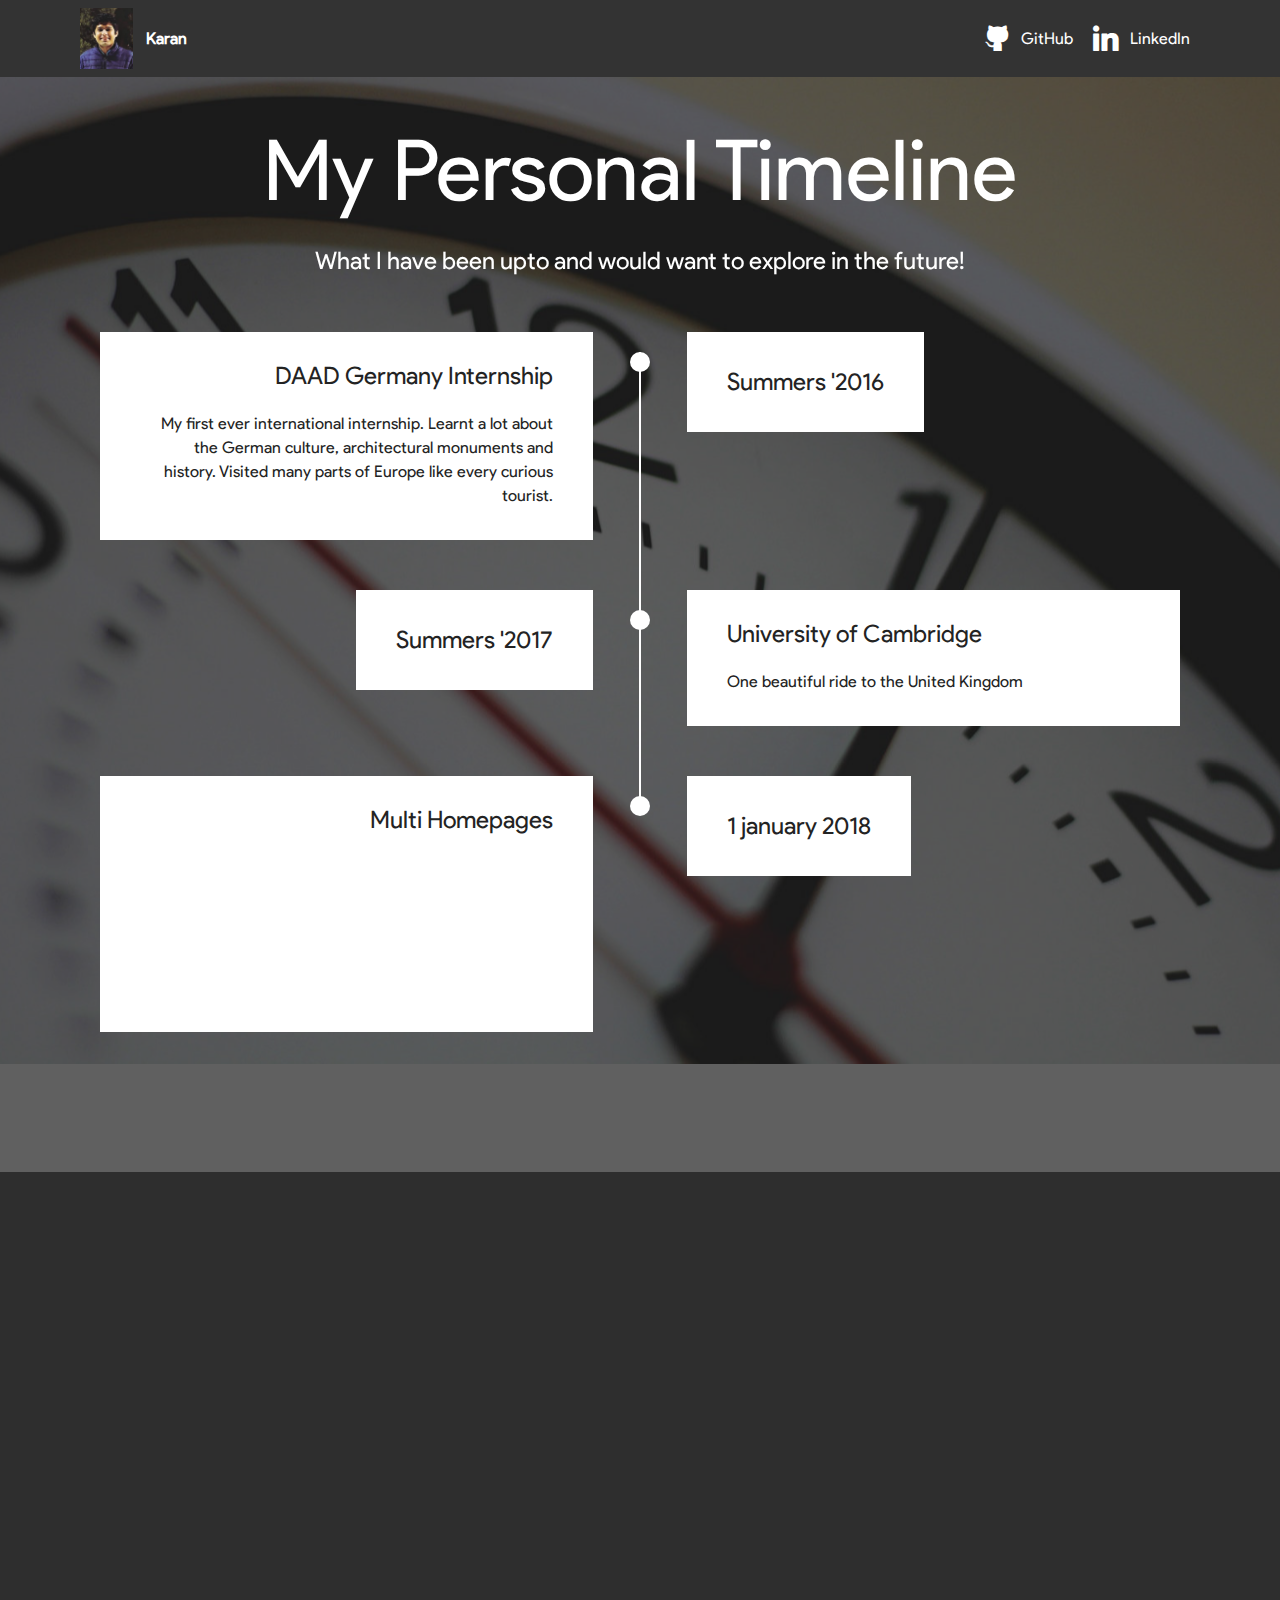
==== page1.html @ 27adec40 "create github pages" ====
<!DOCTYPE html>
<html  >
<head>
  <!-- Site made with Mobirise Website Builder v4.10.7, https://mobirise.com -->
  <meta charset="UTF-8">
  <meta http-equiv="X-UA-Compatible" content="IE=edge">
  <meta name="generator" content="Mobirise v4.10.7, mobirise.com">
  <meta name="viewport" content="width=device-width, initial-scale=1, minimum-scale=1">
  <link rel="shortcut icon" href="assets/images/photo-216x249.jpg" type="image/x-icon">
  <meta name="description" content="Web Site Builder Description">
  
  <title>Timeline</title>
  <link rel="stylesheet" href="assets/web/assets/mobirise-icons/mobirise-icons.css">
  <link rel="stylesheet" href="assets/tether/tether.min.css">
  <link rel="stylesheet" href="assets/bootstrap/css/bootstrap.min.css">
  <link rel="stylesheet" href="assets/bootstrap/css/bootstrap-grid.min.css">
  <link rel="stylesheet" href="assets/bootstrap/css/bootstrap-reboot.min.css">
  <link rel="stylesheet" href="assets/socicon/css/styles.css">
  <link rel="stylesheet" href="assets/animatecss/animate.min.css">
  <link rel="stylesheet" href="assets/dropdown/css/style.css">
  <link rel="stylesheet" href="assets/theme/css/style.css">
  <link href="assets/fonts/style.css" rel="stylesheet">
  <link rel="stylesheet" href="assets/mobirise/css/mbr-additional.css" type="text/css">
  
  
  
</head>
<body>
  <section class="menu cid-rylh4aAixk" once="menu" id="menu1-1e">

    

    <nav class="navbar navbar-expand beta-menu navbar-dropdown align-items-center navbar-fixed-top navbar-toggleable-sm">
        <button class="navbar-toggler navbar-toggler-right" type="button" data-toggle="collapse" data-target="#navbarSupportedContent" aria-controls="navbarSupportedContent" aria-expanded="false" aria-label="Toggle navigation">
            <div class="hamburger">
                <span></span>
                <span></span>
                <span></span>
                <span></span>
            </div>
        </button>
        <div class="menu-logo">
            <div class="navbar-brand">
                <span class="navbar-logo">
                    <a href="https://karanarya4196.github.io/">
                         <img src="assets/images/photo-216x249.jpg" alt="Mobirise" title="" style="height: 3.8rem;">
                    </a>
                </span>
                <span class="navbar-caption-wrap"><a class="navbar-caption text-white display-4" href="https://karanarya4196.github.io/">Karan</a></span>
            </div>
        </div>
        <div class="collapse navbar-collapse" id="navbarSupportedContent">
            <ul class="navbar-nav nav-dropdown nav-right" data-app-modern-menu="true"><li class="nav-item">
                    <a class="nav-link link text-white display-4" href="https://github.com/karanarya4196" target="_blank"><span class="socicon socicon-github mbr-iconfont mbr-iconfont-btn"></span>
                        GitHub</a>
                </li><li class="nav-item"><a class="nav-link link text-white display-4" href="https://github.com/karanarya4196" target="_blank"><span class="socicon socicon-linkedin mbr-iconfont mbr-iconfont-btn"></span>LinkedIn</a></li></ul>
            
        </div>
    </nav>
</section>

<section class="engine"><a href="https://mobirise.info/e">how to make your own website for free</a></section><section class="timeline1 cid-ryOLugJ5Dt mbr-parallax-background" id="timeline1-1g">

    

    <div class="mbr-overlay" style="opacity: 0.7; background-color: rgb(35, 35, 35);">
    </div>

    <div class="container align-center">
        <h2 class="mbr-section-title pb-3 mbr-fonts-style display-1">My Personal Timeline
        </h2>
        <h3 class="mbr-section-subtitle pb-5 mbr-fonts-style display-5">
            What I have been upto and would want to explore in the future!</h3>

        <div class="container timelines-container reverseTimeline" mbri-timelines="">
            <!--1-->
            <div class="row timeline-element reverse">
                 <div class="timeline-date-panel col-xs-12 col-md-6  align-left">         
                    <div class="time-line-date-content">
                        <p class="mbr-timeline-date mbr-fonts-style display-5">
                            1 january 2018  
                        </p>
                    </div>
                </div>
           <span class="iconBackground"></span>
            <div class="col-xs-12 col-md-6 align-right">
                <div class="timeline-text-content">
                    <h4 class="mbr-timeline-title pb-3 mbr-fonts-style display-5">
                        Multi Homepages
                    </h4>
                    <p class="mbr-timeline-text mbr-fonts-style display-7">
                        Lorem ipsum dolor sit amet, consectetur adipiscing elit. Nam erat libero, bibendum in libero tempor, luctus volutpat ligula. Integer fringilla porttitor pretium. Nam erat felis, iaculis id justo ut, ullamcorper feugiat elit. Proin vel lectus auctor, porttitor ligula vitae, convallis leo. In eget massa elit.
                    </p>
                 </div>
            </div>
            </div>
            <!--2-->
            <div class="row timeline-element  separline">
                <div class="timeline-date-panel col-xs-12 col-md-6 align-right">
                    <div class="time-line-date-content">
                        <p class="mbr-timeline-date mbr-fonts-style display-5">Summers '2017</p>
                    </div>
                </div>
                <span class="iconBackground"></span>
                <div class="col-xs-12 col-md-6 align-left ">
                    <div class="timeline-text-content">
                        <h4 class="mbr-timeline-title pb-3 mbr-fonts-style display-5">
                            University of Cambridge</h4>
                        <p class="mbr-timeline-text mbr-fonts-style display-7">
                            One beautiful ride to the United Kingdom</p>
                    </div>
                </div>
            </div>
            <!--3-->
            <div class="row timeline-element reverse separline">
                <div class="timeline-date-panel col-xs-12 col-md-6  align-left">
                    <div class="time-line-date-content">
                        <p class="mbr-timeline-date mbr-fonts-style display-5">Summers '2016</p>
                    </div>
                </div>
                <span class="iconBackground"></span>
                <div class="col-xs-12 col-md-6 align-right">
                    <div class="timeline-text-content">
                        <h4 class="mbr-timeline-title pb-3 mbr-fonts-style display-5">DAAD Germany Internship</h4>      
                        <p class="mbr-timeline-text mbr-fonts-style display-7">My first ever international internship. Learnt a lot about the German culture, architectural monuments and history. Visited many parts of Europe like every curious tourist.</p>
                    </div>
                </div>
            </div>
            <!--4-->
            
            <!--5-->
            
            <!--6-->
            
            <!--7-->
            
            <!--8-->
            
            <!--9-->
            
            <!--10-->
            
            <!--11-->
            
            <!--12-->
            
        </div>
    </div>
</section>

<section class="cid-ryOO0JiZjG" id="footer2-1h">

    

    

    <div class="container">
        <div class="media-container-row content mbr-white">
            <div class="col-12 col-md-3 mbr-fonts-style display-7">
                <p class="mbr-text">
                    <strong>Address</strong>
                    <br>
                    <br>TuckerAWHO Enclave,<br>Pune, India - 411028&nbsp;<br>
                    <br>
                    <br><strong>Contacts</strong>
                    <br>
                    <br>Email: karan.arya4196@gmail.com
                    <br>Phone: +91 7390082180<br></p>
            </div>
            <div class="col-12 col-md-3 mbr-fonts-style display-7">
                <p class="mbr-text"><strong>Connect</strong>&nbsp;<br>
                    <br>Want to have a chat regarding portfolio, work opportunities, or collaboration? Drop me an email.<br>
                    <br><strong>Feedback</strong>
                    <br>
                    <br>Please reach out in case of any questions. Any feedback would be appreciated.
                </p>
            </div>
            <div class="col-12 col-md-6">
                <div class="google-map"><iframe frameborder="0" style="border:0" src="https://www.google.com/maps/embed/v1/place?key=AIzaSyCy9r70T3NYf3PhvVflTo0_zdif2_IoIYs&amp;q=place_id:ChIJAQAAcAnCwjsReA088btpbLA" allowfullscreen=""></iframe></div>
            </div>
        </div>
        
    </div>
</section>


  <script src="assets/web/assets/jquery/jquery.min.js"></script>
  <script src="assets/popper/popper.min.js"></script>
  <script src="assets/tether/tether.min.js"></script>
  <script src="assets/bootstrap/js/bootstrap.min.js"></script>
  <script src="assets/smoothscroll/smooth-scroll.js"></script>
  <script src="assets/touchswipe/jquery.touch-swipe.min.js"></script>
  <script src="assets/viewportchecker/jquery.viewportchecker.js"></script>
  <script src="assets/parallax/jarallax.min.js"></script>
  <script src="assets/dropdown/js/nav-dropdown.js"></script>
  <script src="assets/dropdown/js/navbar-dropdown.js"></script>
  <script src="assets/theme/js/script.js"></script>
  
  
 <div id="scrollToTop" class="scrollToTop mbr-arrow-up"><a style="text-align: center;"><i class="mbr-arrow-up-icon mbr-arrow-up-icon-cm cm-icon cm-icon-smallarrow-up"></i></a></div>
    <input name="animation" type="hidden">
  </body>
</html>
---- assets/web/assets/mobirise-icons/mobirise-icons.css ----
@font-face {
  font-family: 'MobiriseIcons';
  src:  url('mobirise-icons.eot?spat4u');
  src:  url('mobirise-icons.eot?spat4u#iefix') format('embedded-opentype'),
    url('mobirise-icons.ttf?spat4u') format('truetype'),
    url('mobirise-icons.woff?spat4u') format('woff'),
    url('mobirise-icons.svg?spat4u#MobiriseIcons') format('svg');
  font-weight: normal;
  font-style: normal;
}

[class^="mbri-"], [class*=" mbri-"] {
  /* use !important to prevent issues with browser extensions that change fonts */
  font-family: MobiriseIcons !important;
  speak: none;
  font-style: normal;
  font-weight: normal;
  font-variant: normal;
  text-transform: none;
  line-height: 1;

  /* Better Font Rendering =========== */
  -webkit-font-smoothing: antialiased;
  -moz-osx-font-smoothing: grayscale;
}

.mbri-add-submenu:before {
  content: "\e900";
}
.mbri-alert:before {
  content: "\e901";
}
.mbri-align-center:before {
  content: "\e902";
}
.mbri-align-justify:before {
  content: "\e903";
}
.mbri-align-left:before {
  content: "\e904";
}
.mbri-align-right:before {
  content: "\e905";
}
.mbri-android:before {
  content: "\e906";
}
.mbri-apple:before {
  content: "\e907";
}
.mbri-arrow-down:before {
  content: "\e908";
}
.mbri-arrow-next:before {
  content: "\e909";
}
.mbri-arrow-prev:before {
  content: "\e90a";
}
.mbri-arrow-up:before {
  content: "\e90b";
}
.mbri-bold:before {
  content: "\e90c";
}
.mbri-bookmark:before {
  content: "\e90d";
}
.mbri-bootstrap:before {
  content: "\e90e";
}
.mbri-briefcase:before {
  content: "\e90f";
}
.mbri-browse:before {
  content: "\e910";
}
.mbri-bulleted-list:before {
  content: "\e911";
}
.mbri-calendar:before {
  content: "\e912";
}
.mbri-camera:before {
  content: "\e913";
}
.mbri-cart-add:before {
  content: "\e914";
}
.mbri-cart-full:before {
  content: "\e915";
}
.mbri-cash:before {
  content: "\e916";
}
.mbri-change-style:before {
  content: "\e917";
}
.mbri-chat:before {
  content: "\e918";
}
.mbri-clock:before {
  content: "\e919";
}
.mbri-close:before {
  content: "\e91a";
}
.mbri-cloud:before {
  content: "\e91b";
}
.mbri-code:before {
  content: "\e91c";
}
.mbri-contact-form:before {
  content: "\e91d";
}
.mbri-credit-card:before {
  content: "\e91e";
}
.mbri-cursor-click:before {
  content: "\e91f";
}
.mbri-cust-feedback:before {
  content: "\e920";
}
.mbri-database:before {
  content: "\e921";
}
.mbri-delivery:before {
  content: "\e922";
}
.mbri-desktop:before {
  content: "\e923";
}
.mbri-devices:before {
  content: "\e924";
}
.mbri-down:before {
  content: "\e925";
}
.mbri-download:before {
  content: "\e989";
}
.mbri-drag-n-drop:before {
  content: "\e927";
}
.mbri-drag-n-drop2:before {
  content: "\e928";
}
.mbri-edit:before {
  content: "\e929";
}
.mbri-edit2:before {
  content: "\e92a";
}
.mbri-error:before {
  content: "\e92b";
}
.mbri-extension:before {
  content: "\e92c";
}
.mbri-features:before {
  content: "\e92d";
}
.mbri-file:before {
  content: "\e92e";
}
.mbri-flag:before {
  content: "\e92f";
}
.mbri-folder:before {
  content: "\e930";
}
.mbri-gift:before {
  content: "\e931";
}
.mbri-github:before {
  content: "\e932";
}
.mbri-globe:before {
  content: "\e933";
}
.mbri-globe-2:before {
  content: "\e934";
}
.mbri-growing-chart:before {
  content: "\e935";
}
.mbri-hearth:before {
  content: "\e936";
}
.mbri-help:before {
  content: "\e937";
}
.mbri-home:before {
  content: "\e938";
}
.mbri-hot-cup:before {
  content: "\e939";
}
.mbri-idea:before {
  content: "\e93a";
}
.mbri-image-gallery:before {
  content: "\e93b";
}
.mbri-image-slider:before {
  content: "\e93c";
}
.mbri-info:before {
  content: "\e93d";
}
.mbri-italic:before {
  content: "\e93e";
}
.mbri-key:before {
  content: "\e93f";
}
.mbri-laptop:before {
  content: "\e940";
}
.mbri-layers:before {
  content: "\e941";
}
.mbri-left-right:before {
  content: "\e942";
}
.mbri-left:before {
  content: "\e943";
}
.mbri-letter:before {
  content: "\e944";
}
.mbri-like:before {
  content: "\e945";
}
.mbri-link:before {
  content: "\e946";
}
.mbri-lock:before {
  content: "\e947";
}
.mbri-login:before {
  content: "\e948";
}
.mbri-logout:before {
  content: "\e949";
}
.mbri-magic-stick:before {
  content: "\e94a";
}
.mbri-map-pin:before {
  content: "\e94b";
}
.mbri-menu:before {
  content: "\e94c";
}
.mbri-mobile:before {
  content: "\e94d";
}
.mbri-mobile2:before {
  content: "\e94e";
}
.mbri-mobirise:before {
  content: "\e94f";
}
.mbri-more-horizontal:before {
  content: "\e950";
}
.mbri-more-vertical:before {
  content: "\e951";
}
.mbri-music:before {
  content: "\e952";
}
.mbri-new-file:before {
  content: "\e953";
}
.mbri-numbered-list:before {
  content: "\e954";
}
.mbri-opened-folder:before {
  content: "\e955";
}
.mbri-pages:before {
  content: "\e956";
}
.mbri-paper-plane:before {
  content: "\e957";
}
.mbri-paperclip:before {
  content: "\e958";
}
.mbri-photo:before {
  content: "\e959";
}
.mbri-photos:before {
  content: "\e95a";
}
.mbri-pin:before {
  content: "\e95b";
}
.mbri-play:before {
  content: "\e95c";
}
.mbri-plus:before {
  content: "\e95d";
}
.mbri-preview:before {
  content: "\e95e";
}
.mbri-print:before {
  content: "\e95f";
}
.mbri-protect:before {
  content: "\e960";
}
.mbri-question:before {
  content: "\e961";
}
.mbri-quote-left:before {
  content: "\e962";
}
.mbri-quote-right:before {
  content: "\e963";
}
.mbri-refresh:before {
  content: "\e964";
}
.mbri-responsive:before {
  content: "\e965";
}
.mbri-right:before {
  content: "\e966";
}
.mbri-rocket:before {
  content: "\e967";
}
.mbri-sad-face:before {
  content: "\e968";
}
.mbri-sale:before {
  content: "\e969";
}
.mbri-save:before {
  content: "\e96a";
}
.mbri-search:before {
  content: "\e96b";
}
.mbri-setting:before {
  content: "\e96c";
}
.mbri-setting2:before {
  content: "\e96d";
}
.mbri-setting3:before {
  content: "\e96e";
}
.mbri-share:before {
  content: "\e96f";
}
.mbri-shopping-bag:before {
  content: "\e970";
}
.mbri-shopping-basket:before {
  content: "\e971";
}
.mbri-shopping-cart:before {
  content: "\e972";
}
.mbri-sites:before {
  content: "\e973";
}
.mbri-smile-face:before {
  content: "\e974";
}
.mbri-speed:before {
  content: "\e975";
}
.mbri-star:before {
  content: "\e976";
}
.mbri-success:before {
  content: "\e977";
}
.mbri-sun:before {
  content: "\e978";
}
.mbri-sun2:before {
  content: "\e979";
}
.mbri-tablet:before {
  content: "\e97a";
}
.mbri-tablet-vertical:before {
  content: "\e97b";
}
.mbri-target:before {
  content: "\e97c";
}
.mbri-timer:before {
  content: "\e97d";
}
.mbri-to-ftp:before {
  content: "\e97e";
}
.mbri-to-local-drive:before {
  content: "\e97f";
}
.mbri-touch-swipe:before {
  content: "\e980";
}
.mbri-touch:before {
  content: "\e981";
}
.mbri-trash:before {
  content: "\e982";
}
.mbri-underline:before {
  content: "\e983";
}
.mbri-unlink:before {
  content: "\e984";
}
.mbri-unlock:before {
  content: "\e985";
}
.mbri-up-down:before {
  content: "\e986";
}
.mbri-up:before {
  content: "\e987";
}
.mbri-update:before {
  content: "\e988";
}
.mbri-upload:before {
 content: "\e926"; 
}
.mbri-user:before {
  content: "\e98a";
}
.mbri-user2:before {
  content: "\e98b";
}
.mbri-users:before {
  content: "\e98c";
}
.mbri-video:before {
  content: "\e98d";
}
.mbri-video-play:before {
  content: "\e98e";
}
.mbri-watch:before {
  content: "\e98f";
}
.mbri-website-theme:before {
  content: "\e990";
}
.mbri-wifi:before {
  content: "\e991";
}
.mbri-windows:before {
  content: "\e992";
}
.mbri-zoom-out:before {
  content: "\e993";
}
.mbri-redo:before {
  content: "\e994";
}
.mbri-undo:before {
  content: "\e995";
}
---- assets/socicon/css/styles.css ----
@charset "UTF-8";

@font-face {
  font-family: "socicon";
  src:url("../fonts/socicon.eot");
  src:url("../fonts/socicon.eot?#iefix") format("embedded-opentype"),
    url("../fonts/socicon.woff") format("woff"),
    url("../fonts/socicon.ttf") format("truetype"),
    url("../fonts/socicon.svg#socicon") format("svg");
  font-weight: normal;
  font-style: normal;

}

[data-icon]:before {
  font-family: "socicon" !important;
  content: attr(data-icon);
  font-style: normal !important;
  font-weight: normal !important;
  font-variant: normal !important;
  text-transform: none !important;
  speak: none;
  line-height: 1;
  -webkit-font-smoothing: antialiased;
  -moz-osx-font-smoothing: grayscale;
}

[class^="socicon-"]:before,
[class*=" socicon-"]:before {
  font-family: "socicon" !important;
  font-style: normal !important;
  font-weight: normal !important;
  font-variant: normal !important;
  text-transform: none !important;
  speak: none;
  line-height: 1;
  -webkit-font-smoothing: antialiased;
  -moz-osx-font-smoothing: grayscale;
}

.socicon-modelmayhem:before {
  content: "\e000";
}
.socicon-mixcloud:before {
  content: "\e001";
}
.socicon-drupal:before {
  content: "\e002";
}
.socicon-swarm:before {
  content: "\e003";
}
.socicon-istock:before {
  content: "\e004";
}
.socicon-yammer:before {
  content: "\e005";
}
.socicon-ello:before {
  content: "\e006";
}
.socicon-stackoverflow:before {
  content: "\e007";
}
.socicon-persona:before {
  content: "\e008";
}
.socicon-triplej:before {
  content: "\e009";
}
.socicon-houzz:before {
  content: "\e00a";
}
.socicon-rss:before {
  content: "\e00b";
}
.socicon-paypal:before {
  content: "\e00c";
}
.socicon-odnoklassniki:before {
  content: "\e00d";
}
.socicon-airbnb:before {
  content: "\e00e";
}
.socicon-periscope:before {
  content: "\e00f";
}
.socicon-outlook:before {
  content: "\e010";
}
.socicon-coderwall:before {
  content: "\e011";
}
.socicon-tripadvisor:before {
  content: "\e012";
}
.socicon-appnet:before {
  content: "\e013";
}
.socicon-goodreads:before {
  content: "\e014";
}
.socicon-tripit:before {
  content: "\e015";
}
.socicon-lanyrd:before {
  content: "\e016";
}
.socicon-slideshare:before {
  content: "\e017";
}
.socicon-buffer:before {
  content: "\e018";
}
.socicon-disqus:before {
  content: "\e019";
}
.socicon-vkontakte:before {
  content: "\e01a";
}
.socicon-whatsapp:before {
  content: "\e01b";
}
.socicon-patreon:before {
  content: "\e01c";
}
.socicon-storehouse:before {
  content: "\e01d";
}
.socicon-pocket:before {
  content: "\e01e";
}
.socicon-mail:before {
  content: "\e01f";
}
.socicon-blogger:before {
  content: "\e020";
}
.socicon-technorati:before {
  content: "\e021";
}
.socicon-reddit:before {
  content: "\e022";
}
.socicon-dribbble:before {
  content: "\e023";
}
.socicon-stumbleupon:before {
  content: "\e024";
}
.socicon-digg:before {
  content: "\e025";
}
.socicon-envato:before {
  content: "\e026";
}
.socicon-behance:before {
  content: "\e027";
}
.socicon-delicious:before {
  content: "\e028";
}
.socicon-deviantart:before {
  content: "\e029";
}
.socicon-forrst:before {
  content: "\e02a";
}
.socicon-play:before {
  content: "\e02b";
}
.socicon-zerply:before {
  content: "\e02c";
}
.socicon-wikipedia:before {
  content: "\e02d";
}
.socicon-apple:before {
  content: "\e02e";
}
.socicon-flattr:before {
  content: "\e02f";
}
.socicon-github:before {
  content: "\e030";
}
.socicon-renren:before {
  content: "\e031";
}
.socicon-friendfeed:before {
  content: "\e032";
}
.socicon-newsvine:before {
  content: "\e033";
}
.socicon-identica:before {
  content: "\e034";
}
.socicon-bebo:before {
  content: "\e035";
}
.socicon-zynga:before {
  content: "\e036";
}
.socicon-steam:before {
  content: "\e037";
}
.socicon-xbox:before {
  content: "\e038";
}
.socicon-windows:before {
  content: "\e039";
}
.socicon-qq:before {
  content: "\e03a";
}
.socicon-douban:before {
  content: "\e03b";
}
.socicon-meetup:before {
  content: "\e03c";
}
.socicon-playstation:before {
  content: "\e03d";
}
.socicon-android:before {
  content: "\e03e";
}
.socicon-snapchat:before {
  content: "\e03f";
}
.socicon-twitter:before {
  content: "\e040";
}
.socicon-facebook:before {
  content: "\e041";
}
.socicon-googleplus:before {
  content: "\e042";
}
.socicon-pinterest:before {
  content: "\e043";
}
.socicon-foursquare:before {
  content: "\e044";
}
.socicon-yahoo:before {
  content: "\e045";
}
.socicon-skype:before {
  content: "\e046";
}
.socicon-yelp:before {
  content: "\e047";
}
.socicon-feedburner:before {
  content: "\e048";
}
.socicon-linkedin:before {
  content: "\e049";
}
.socicon-viadeo:before {
  content: "\e04a";
}
.socicon-xing:before {
  content: "\e04b";
}
.socicon-myspace:before {
  content: "\e04c";
}
.socicon-soundcloud:before {
  content: "\e04d";
}
.socicon-spotify:before {
  content: "\e04e";
}
.socicon-grooveshark:before {
  content: "\e04f";
}
.socicon-lastfm:before {
  content: "\e050";
}
.socicon-youtube:before {
  content: "\e051";
}
.socicon-vimeo:before {
  content: "\e052";
}
.socicon-dailymotion:before {
  content: "\e053";
}
.socicon-vine:before {
  content: "\e054";
}
.socicon-flickr:before {
  content: "\e055";
}
.socicon-500px:before {
  content: "\e056";
}
.socicon-wordpress:before {
  content: "\e058";
}
.socicon-tumblr:before {
  content: "\e059";
}
.socicon-twitch:before {
  content: "\e05a";
}
.socicon-8tracks:before {
  content: "\e05b";
}
.socicon-amazon:before {
  content: "\e05c";
}
.socicon-icq:before {
  content: "\e05d";
}
.socicon-smugmug:before {
  content: "\e05e";
}
.socicon-ravelry:before {
  content: "\e05f";
}
.socicon-weibo:before {
  content: "\e060";
}
.socicon-baidu:before {
  content: "\e061";
}
.socicon-angellist:before {
  content: "\e062";
}
.socicon-ebay:before {
  content: "\e063";
}
.socicon-imdb:before {
  content: "\e064";
}
.socicon-stayfriends:before {
  content: "\e065";
}
.socicon-residentadvisor:before {
  content: "\e066";
}
.socicon-google:before {
  content: "\e067";
}
.socicon-yandex:before {
  content: "\e068";
}
.socicon-sharethis:before {
  content: "\e069";
}
.socicon-bandcamp:before {
  content: "\e06a";
}
.socicon-itunes:before {
  content: "\e06b";
}
.socicon-deezer:before {
  content: "\e06c";
}
.socicon-telegram:before {
  content: "\e06e";
}
.socicon-openid:before {
  content: "\e06f";
}
.socicon-amplement:before {
  content: "\e070";
}
.socicon-viber:before {
  content: "\e071";
}
.socicon-zomato:before {
  content: "\e072";
}
.socicon-draugiem:before {
  content: "\e074";
}
.socicon-endomodo:before {
  content: "\e075";
}
.socicon-filmweb:before {
  content: "\e076";
}
.socicon-stackexchange:before {
  content: "\e077";
}
.socicon-wykop:before {
  content: "\e078";
}
.socicon-teamspeak:before {
  content: "\e079";
}
.socicon-teamviewer:before {
  content: "\e07a";
}
.socicon-ventrilo:before {
  content: "\e07b";
}
.socicon-younow:before {
  content: "\e07c";
}
.socicon-raidcall:before {
  content: "\e07d";
}
.socicon-mumble:before {
  content: "\e07e";
}
.socicon-medium:before {
  content: "\e06d";
}
.socicon-bebee:before {
  content: "\e07f";
}
.socicon-hitbox:before {
  content: "\e080";
}
.socicon-reverbnation:before {
  content: "\e081";
}
.socicon-formulr:before {
  content: "\e082";
}
.socicon-instagram:before {
  content: "\e057";
}
.socicon-battlenet:before {
  content: "\e083";
}
.socicon-chrome:before {
  content: "\e084";
}
.socicon-discord:before {
  content: "\e086";
}
.socicon-issuu:before {
  content: "\e087";
}
.socicon-macos:before {
  content: "\e088";
}
.socicon-firefox:before {
  content: "\e089";
}
.socicon-opera:before {
  content: "\e08d";
}
.socicon-keybase:before {
  content: "\e090";
}
.socicon-alliance:before {
  content: "\e091";
}
.socicon-livejournal:before {
  content: "\e092";
}
.socicon-googlephotos:before {
  content: "\e093";
}
.socicon-horde:before {
  content: "\e094";
}
.socicon-etsy:before {
  content: "\e095";
}
.socicon-zapier:before {
  content: "\e096";
}
.socicon-google-scholar:before {
  content: "\e097";
}
.socicon-researchgate:before {
  content: "\e098";
}
.socicon-wechat:before {
  content: "\e099";
}
.socicon-strava:before {
  content: "\e09a";
}
.socicon-line:before {
  content: "\e09b";
}
.socicon-lyft:before {
  content: "\e09c";
}
.socicon-uber:before {
  content: "\e09d";
}
.socicon-songkick:before {
  content: "\e09e";
}
.socicon-viewbug:before {
  content: "\e09f";
}
.socicon-googlegroups:before {
  content: "\e0a0";
}
.socicon-quora:before {
  content: "\e073";
}
.socicon-diablo:before {
  content: "\e085";
}
.socicon-blizzard:before {
  content: "\e0a1";
}
.socicon-hearthstone:before {
  content: "\e08b";
}
.socicon-heroes:before {
  content: "\e08a";
}
.socicon-overwatch:before {
  content: "\e08c";
}
.socicon-warcraft:before {
  content: "\e08e";
}
.socicon-starcraft:before {
  content: "\e08f";
}
.socicon-beam:before {
  content: "\e0a2";
}
.socicon-curse:before {
  content: "\e0a3";
}
.socicon-player:before {
  content: "\e0a4";
}
.socicon-streamjar:before {
  content: "\e0a5";
}
.socicon-nintendo:before {
  content: "\e0a6";
}
.socicon-hellocoton:before {
  content: "\e0a7";
}
---- assets/dropdown/css/style.css ----
.navbar-dropdown {
  left: 0;
  padding: 0;
  position: absolute;
  right: 0;
  top: 0;
  transition: all 0.45s ease;
  z-index: 1030;
  background: #282828; }
  .navbar-dropdown .navbar-logo {
    margin-right: 0.8rem;
    transition: margin 0.3s ease-in-out;
    vertical-align: middle; }
    .navbar-dropdown .navbar-logo img {
      height: 3.125rem;
      transition: all 0.3s ease-in-out; }
    .navbar-dropdown .navbar-logo.mbr-iconfont {
      font-size: 3.125rem;
      line-height: 3.125rem; }
  .navbar-dropdown .navbar-caption {
    font-weight: 700;
    white-space: normal;
    vertical-align: -4px;
    line-height: 3.125rem !important; }
    .navbar-dropdown .navbar-caption, .navbar-dropdown .navbar-caption:hover {
      color: inherit;
      text-decoration: none; }
  .navbar-dropdown .mbr-iconfont + .navbar-caption {
    vertical-align: -1px; }
  .navbar-dropdown.navbar-fixed-top {
    position: fixed; }
  .navbar-dropdown .navbar-brand span {
    vertical-align: -4px; }
  .navbar-dropdown.bg-color.transparent {
    background: none; }
  .navbar-dropdown.navbar-short .navbar-brand {
    padding: 0.625rem 0; }
    .navbar-dropdown.navbar-short .navbar-brand span {
      vertical-align: -1px; }
  .navbar-dropdown.navbar-short .navbar-caption {
    line-height: 2.375rem !important;
    vertical-align: -2px; }
  .navbar-dropdown.navbar-short .navbar-logo {
    margin-right: 0.5rem; }
    .navbar-dropdown.navbar-short .navbar-logo img {
      height: 2.375rem; }
    .navbar-dropdown.navbar-short .navbar-logo.mbr-iconfont {
      font-size: 2.375rem;
      line-height: 2.375rem; }
  .navbar-dropdown.navbar-short .mbr-table-cell {
    height: 3.625rem; }
  .navbar-dropdown .navbar-close {
    left: 0.6875rem;
    position: fixed;
    top: 0.75rem;
    z-index: 1000; }
  .navbar-dropdown .hamburger-icon {
    content: "";
    display: inline-block;
    vertical-align: middle;
    width: 16px;
    -webkit-box-shadow: 0 -6px 0 1px #282828,0 0 0 1px #282828,0 6px 0 1px #282828;
    -moz-box-shadow: 0 -6px 0 1px #282828,0 0 0 1px #282828,0 6px 0 1px #282828;
    box-shadow: 0 -6px 0 1px #282828,0 0 0 1px #282828,0 6px 0 1px #282828; }

.dropdown-menu .dropdown-toggle[data-toggle="dropdown-submenu"]::after {
  border-bottom: 0.35em solid transparent;
  border-left: 0.35em solid;
  border-right: 0;
  border-top: 0.35em solid transparent;
  margin-left: 0.3rem; }

.dropdown-menu .dropdown-item:focus {
  outline: 0; }

.nav-dropdown {
  font-size: 0.75rem;
  font-weight: 500;
  height: auto !important; }
  .nav-dropdown .nav-btn {
    padding-left: 1rem; }
  .nav-dropdown .link {
    margin: .667em 1.667em;
    font-weight: 500;
    padding: 0;
    transition: color .2s ease-in-out; }
    .nav-dropdown .link.dropdown-toggle {
      margin-right: 2.583em; }
      .nav-dropdown .link.dropdown-toggle::after {
        margin-left: .25rem;
        border-top: 0.35em solid;
        border-right: 0.35em solid transparent;
        border-left: 0.35em solid transparent;
        border-bottom: 0; }
      .nav-dropdown .link.dropdown-toggle[aria-expanded="true"] {
        margin: 0;
        padding: 0.667em 3.263em  0.667em 1.667em; }
  .nav-dropdown .link::after,
  .nav-dropdown .dropdown-item::after {
    color: inherit; }
  .nav-dropdown .btn {
    font-size: 0.75rem;
    font-weight: 700;
    letter-spacing: 0;
    margin-bottom: 0;
    padding-left: 1.25rem;
    padding-right: 1.25rem; }
  .nav-dropdown .dropdown-menu {
    border-radius: 0;
    border: 0;
    left: 0;
    margin: 0;
    padding-bottom: 1.25rem;
    padding-top: 1.25rem;
    position: relative; }
  .nav-dropdown .dropdown-submenu {
    margin-left: 0.125rem;
    top: 0; }
  .nav-dropdown .dropdown-item {
    font-weight: 500;
    line-height: 2;
    padding: 0.3846em 4.615em 0.3846em 1.5385em;
    position: relative;
    transition: color .2s ease-in-out, background-color .2s ease-in-out; }
    .nav-dropdown .dropdown-item::after {
      margin-top: -0.3077em;
      position: absolute;
      right: 1.1538em;
      top: 50%; }
    .nav-dropdown .dropdown-item:focus, .nav-dropdown .dropdown-item:hover {
      background: none; }

@media (max-width: 767px) {
  .nav-dropdown.navbar-toggleable-sm {
    bottom: 0;
    display: none;
    left: 0;
    overflow-x: hidden;
    position: fixed;
    top: 0;
    transform: translateX(-100%);
    -ms-transform: translateX(-100%);
    -webkit-transform: translateX(-100%);
    width: 18.75rem;
    z-index: 999; } }
.nav-dropdown.navbar-toggleable-xl {
  bottom: 0;
  display: none;
  left: 0;
  overflow-x: hidden;
  position: fixed;
  top: 0;
  transform: translateX(-100%);
  -ms-transform: translateX(-100%);
  -webkit-transform: translateX(-100%);
  width: 18.75rem;
  z-index: 999; }

.nav-dropdown-sm {
  display: block !important;
  overflow-x: hidden;
  overflow: auto;
  padding-top: 3.875rem; }
  .nav-dropdown-sm::after {
    content: "";
    display: block;
    height: 3rem;
    width: 100%; }
  .nav-dropdown-sm.collapse.in ~ .navbar-close {
    display: block !important; }
  .nav-dropdown-sm.collapsing, .nav-dropdown-sm.collapse.in {
    transform: translateX(0);
    -ms-transform: translateX(0);
    -webkit-transform: translateX(0);
    transition: all 0.25s ease-out;
    -webkit-transition: all 0.25s ease-out;
    background: #282828; }
  .nav-dropdown-sm.collapsing[aria-expanded="false"] {
    transform: translateX(-100%);
    -ms-transform: translateX(-100%);
    -webkit-transform: translateX(-100%); }
  .nav-dropdown-sm .nav-item {
    display: block;
    margin-left: 0 !important;
    padding-left: 0; }
  .nav-dropdown-sm .link,
  .nav-dropdown-sm .dropdown-item {
    border-top: 1px dotted rgba(255, 255, 255, 0.1);
    font-size: 0.8125rem;
    line-height: 1.6;
    margin: 0 !important;
    padding: 0.875rem 2.4rem 0.875rem 1.5625rem !important;
    position: relative;
    white-space: normal; }
    .nav-dropdown-sm .link:focus, .nav-dropdown-sm .link:hover,
    .nav-dropdown-sm .dropdown-item:focus,
    .nav-dropdown-sm .dropdown-item:hover {
      background: rgba(0, 0, 0, 0.2) !important;
      color: #c0a375; }
  .nav-dropdown-sm .nav-btn {
    position: relative;
    padding: 1.5625rem 1.5625rem 0 1.5625rem; }
    .nav-dropdown-sm .nav-btn::before {
      border-top: 1px dotted rgba(255, 255, 255, 0.1);
      content: "";
      left: 0;
      position: absolute;
      top: 0;
      width: 100%; }
    .nav-dropdown-sm .nav-btn + .nav-btn {
      padding-top: 0.625rem; }
      .nav-dropdown-sm .nav-btn + .nav-btn::before {
        display: none; }
  .nav-dropdown-sm .btn {
    padding: 0.625rem 0; }
  .nav-dropdown-sm .dropdown-toggle[data-toggle="dropdown-submenu"]::after {
    margin-left: .25rem;
    border-top: 0.35em solid;
    border-right: 0.35em solid transparent;
    border-left: 0.35em solid transparent;
    border-bottom: 0; }
  .nav-dropdown-sm .dropdown-toggle[data-toggle="dropdown-submenu"][aria-expanded="true"]::after {
    border-top: 0;
    border-right: 0.35em solid transparent;
    border-left: 0.35em solid transparent;
    border-bottom: 0.35em solid; }
  .nav-dropdown-sm .dropdown-menu {
    margin: 0;
    padding: 0;
    position: relative;
    top: 0;
    left: 0;
    width: 100%;
    border: 0;
    float: none;
    border-radius: 0;
    background: none; }
  .nav-dropdown-sm .dropdown-submenu {
    left: 100%;
    margin-left: 0.125rem;
    margin-top: -1.25rem;
    top: 0; }

.navbar-toggleable-sm .nav-dropdown .dropdown-menu {
  position: absolute; }

.navbar-toggleable-sm .nav-dropdown .dropdown-submenu {
  left: 100%;
  margin-left: 0.125rem;
  margin-top: -1.25rem;
  top: 0; }

.navbar-toggleable-sm.opened .nav-dropdown .dropdown-menu {
  position: relative; }

.navbar-toggleable-sm.opened .nav-dropdown .dropdown-submenu {
  left: 0;
  margin-left: 00rem;
  margin-top: 0rem;
  top: 0; }

.is-builder .nav-dropdown.collapsing {
  transition: none !important; }

/*# sourceMappingURL=style.css.map */
---- assets/theme/css/style.css ----
/*!
 * Mobirise v4 theme (https://mobirise.com/)
 * Copyright 2017 Mobirise
 */
section {
  background-color: #eeeeee;
}

section,
.container,
.container-fluid {
  position: relative;
  word-wrap: break-word;
}

a.mbr-iconfont:hover {
  text-decoration: none;
}

.article .lead p, .article .lead ul, .article .lead ol, .article .lead pre, .article .lead blockquote {
  margin-bottom: 0;
}

a {
  font-style: normal;
  font-weight: 400;
  cursor: pointer;
}

a, a:hover {
  text-decoration: none;
}

figure {
  margin-bottom: 0;
}

body {
  color: #232323;
}

h1, h2, h3, h4, h5, h6,
.h1, .h2, .h3, .h4, .h5, .h6,
.display-1, .display-2, .display-3, .display-4 {
  line-height: 1;
  word-break: break-word;
  word-wrap: break-word;
}

b, strong {
  font-weight: bold;
}

blockquote {
  padding: 10px 0 10px 20px;
  position: relative;
  border-left: 2px solid;
  border-color: #ff3366;
}

input:-webkit-autofill, input:-webkit-autofill:hover, input:-webkit-autofill:focus, input:-webkit-autofill:active {
  transition-delay: 9999s;
  transition-property: background-color, color;
}

textarea[type="hidden"] {
  display: none;
}

body {
  position: relative;
}

section {
  background-position: 50% 50%;
  background-repeat: no-repeat;
  background-size: cover;
}

section .mbr-background-video,
section .mbr-background-video-preview {
  position: absolute;
  bottom: 0;
  left: 0;
  right: 0;
  top: 0;
}

.hidden {
  visibility: hidden;
}

.mbr-z-index20 {
  z-index: 20;
}

/*! Base colors */
.mbr-white {
  color: #ffffff;
}

.mbr-black {
  color: #000000;
}

.mbr-bg-white {
  background-color: #ffffff;
}

.mbr-bg-black {
  background-color: #000000;
}

/*! Text-aligns */
.align-left {
  text-align: left;
}

.align-center {
  text-align: center;
}

.align-right {
  text-align: right;
}

@media (max-width: 767px) {
  .align-left, .align-center, .align-right, .mbr-section-btn, .mbr-section-title {
    text-align: center;
  }
}

/*! Font-weight  */
.mbr-light {
  font-weight: 300;
}

.mbr-regular {
  font-weight: 400;
}

.mbr-semibold {
  font-weight: 500;
}

.mbr-bold {
  font-weight: 700;
}

/*! Media  */
.media-size-item {
  -webkit-flex: 1 1 auto;
  -moz-flex: 1 1 auto;
  -ms-flex: 1 1 auto;
  -o-flex: 1 1 auto;
  flex: 1 1 auto;
}

.media-content {
  -webkit-flex-basis: 100%;
  flex-basis: 100%;
}

.media-container-row {
  display: -ms-flexbox;
  display: -webkit-flex;
  display: flex;
  -webkit-flex-direction: row;
  -ms-flex-direction: row;
  flex-direction: row;
  -webkit-flex-wrap: wrap;
  -ms-flex-wrap: wrap;
  flex-wrap: wrap;
  -webkit-justify-content: center;
  -ms-flex-pack: center;
  justify-content: center;
  -webkit-align-content: center;
  -ms-flex-line-pack: center;
  align-content: center;
  -webkit-align-items: start;
  -ms-flex-align: start;
  align-items: start;
}

.media-container-row .media-size-item {
  width: 400px;
}

.media-container-column {
  display: -ms-flexbox;
  display: -webkit-flex;
  display: flex;
  -webkit-flex-direction: column;
  -ms-flex-direction: column;
  flex-direction: column;
  -webkit-flex-wrap: wrap;
  -ms-flex-wrap: wrap;
  flex-wrap: wrap;
  -webkit-justify-content: center;
  -ms-flex-pack: center;
  justify-content: center;
  -webkit-align-content: center;
  -ms-flex-line-pack: center;
  align-content: center;
  -webkit-align-items: stretch;
  -ms-flex-align: stretch;
  align-items: stretch;
}

.media-container-column > * {
  width: 100%;
}

@media (min-width: 992px) {
  .media-container-row {
    -webkit-flex-wrap: nowrap;
    -ms-flex-wrap: nowrap;
    flex-wrap: nowrap;
  }
}

figure {
  overflow: hidden;
}

figure[mbr-media-size] {
  transition: width 0.1s;
}

.mbr-figure img, .mbr-figure iframe {
  display: block;
  width: 100%;
}

.card {
  background-color: transparent;
  border: none;
}

.card-box {
  width: 100%;
}

.card-img {
  text-align: center;
  flex-shrink: 0;
  -webkit-flex-shrink: 0;
}

.media {
  max-width: 100%;
  margin: 0 auto;
}

.mbr-figure {
  -ms-flex-item-align: center;
  -ms-grid-row-align: center;
  -webkit-align-self: center;
  align-self: center;
}

.media-container > div {
  max-width: 100%;
}

.mbr-figure img, .card-img img {
  width: 100%;
}

@media (max-width: 991px) {
  .media-size-item {
    width: auto !important;
  }
  .media {
    width: auto;
  }
  .mbr-figure {
    width: 100% !important;
  }
}

/*! Buttons */
.mbr-section-btn {
  margin-left: -.25rem;
  margin-right: -.25rem;
  font-size: 0;
}

nav .mbr-section-btn {
  margin-left: 0rem;
  margin-right: 0rem;
}

/*! Btn icon margin */
.btn .mbr-iconfont, .btn.btn-sm .mbr-iconfont {
  cursor: pointer;
  margin-right: 0.5rem;
}

.btn.btn-md .mbr-iconfont, .btn.btn-md .mbr-iconfont {
  margin-right: 0.8rem;
}

.mbr-regular {
  font-weight: 400;
}

.mbr-semibold {
  font-weight: 500;
}

.mbr-bold {
  font-weight: 700;
}

[type="submit"] {
  -webkit-appearance: none;
}

/*! Full-screen */
.mbr-fullscreen .mbr-overlay {
  min-height: 100vh;
}

.mbr-fullscreen {
  display: flex;
  display: -webkit-flex;
  display: -moz-flex;
  display: -ms-flex;
  display: -o-flex;
  align-items: center;
  -webkit-align-items: center;
  min-height: 100vh;
  padding-top: 3rem;
  padding-bottom: 3rem;
}

/*! Map */
.map {
  height: 25rem;
  position: relative;
}

.map iframe {
  width: 100%;
  height: 100%;
}

/* Form */
.form-asterisk {
  font-family: initial;
  position: absolute;
  top: -2px;
  font-weight: normal;
}

/*! Scroll to top arrow */
.mbr-arrow-up {
  bottom: 25px;
  right: 90px;
  position: fixed;
  text-align: right;
  z-index: 5000;
  color: #ffffff;
  font-size: 32px;
  transform: rotate(180deg);
  -webkit-transform: rotate(180deg);
}

.mbr-arrow-up a {
  background: rgba(0, 0, 0, 0.2);
  border-radius: 3px;
  color: #fff;
  display: inline-block;
  height: 60px;
  width: 60px;
  outline-style: none !important;
  position: relative;
  text-decoration: none;
  transition: all .3s ease-in-out;
  cursor: pointer;
  text-align: center;
}

.mbr-arrow-up a:hover {
  background-color: rgba(0, 0, 0, 0.4);
}

.mbr-arrow-up a i {
  line-height: 60px;
}

.mbr-arrow-up-icon {
  display: block;
  color: #fff;
}

.mbr-arrow-up-icon::before {
  content: "\203a";
  display: inline-block;
  font-family: serif;
  font-size: 32px;
  line-height: 1;
  font-style: normal;
  position: relative;
  top: 6px;
  left: -4px;
  -webkit-transform: rotate(-90deg);
  transform: rotate(-90deg);
}

/*! Arrow Down */
.mbr-arrow {
  position: absolute;
  bottom: 45px;
  left: 50%;
  width: 60px;
  height: 60px;
  cursor: pointer;
  background-color: rgba(80, 80, 80, 0.5);
  border-radius: 50%;
  -webkit-transform: translateX(-50%);
  transform: translateX(-50%);
}

.mbr-arrow > a {
  display: inline-block;
  text-decoration: none;
  outline-style: none;
  -webkit-animation: arrowdown 1.7s ease-in-out infinite;
  animation: arrowdown 1.7s ease-in-out infinite;
}

.mbr-arrow > a > i {
  position: absolute;
  top: -2px;
  left: 15px;
  font-size: 2rem;
}

@keyframes arrowdown {
  0% {
    transform: translateY(0px);
    -webkit-transform: translateY(0px);
  }
  50% {
    transform: translateY(-5px);
    -webkit-transform: translateY(-5px);
  }
  100% {
    transform: translateY(0px);
    -webkit-transform: translateY(0px);
  }
}

@-webkit-keyframes arrowdown {
  0% {
    transform: translateY(0px);
    -webkit-transform: translateY(0px);
  }
  50% {
    transform: translateY(-5px);
    -webkit-transform: translateY(-5px);
  }
  100% {
    transform: translateY(0px);
    -webkit-transform: translateY(0px);
  }
}

@media (max-width: 500px) {
  .mbr-arrow-up {
    left: 50%;
    right: auto;
    transform: translateX(-50%) rotate(180deg);
    -webkit-transform: translateX(-50%) rotate(180deg);
  }
}

/*Gradients animation*/
@keyframes gradient-animation {
  from {
    background-position: 0% 100%;
    animation-timing-function: ease-in-out;
  }
  to {
    background-position: 100% 0%;
    animation-timing-function: ease-in-out;
  }
}

@-webkit-keyframes gradient-animation {
  from {
    background-position: 0% 100%;
    animation-timing-function: ease-in-out;
  }
  to {
    background-position: 100% 0%;
    animation-timing-function: ease-in-out;
  }
}

.bg-gradient {
  background-size: 200% 200%;
  animation: gradient-animation 5s infinite alternate;
  -webkit-animation: gradient-animation 5s infinite alternate;
}

.menu .navbar-brand {
  display: -webkit-flex;
}

.menu .navbar-brand span {
  display: flex;
  display: -webkit-flex;
}

.menu .navbar-brand .navbar-caption-wrap {
  display: -webkit-flex;
}

.menu .navbar-brand .navbar-logo img {
  display: -webkit-flex;
}

@media (min-width: 768px) and (max-width: 1023px) {
  .menu .navbar-toggleable-sm .navbar-nav {
    display: -webkit-box;
    display: -webkit-flex;
    display: -ms-flexbox;
  }
}

@media (max-width: 1023px) {
  .menu .navbar-collapse {
    max-height: 93.5vh;
  }
  .menu .navbar-collapse.show {
    overflow: auto;
  }
}

@media (min-width: 1024px) {
  .menu .navbar-nav.nav-dropdown {
    display: -webkit-flex;
  }
  .menu .navbar-toggleable-sm .navbar-collapse {
    display: -webkit-flex !important;
  }
  .menu .collapsed .navbar-collapse {
    max-height: 93.5vh;
  }
  .menu .collapsed .navbar-collapse.show {
    overflow: auto;
  }
}

@media (max-width: 767px) {
  .menu .navbar-collapse {
    max-height: 80vh;
  }
}

.navbar {
  display: -webkit-flex;
  -webkit-flex-wrap: wrap;
  -webkit-align-items: center;
  -webkit-justify-content: space-between;
}

.navbar-collapse {
  -webkit-flex-basis: 100%;
  -webkit-flex-grow: 1;
  -webkit-align-items: center;
}

.nav-dropdown .link {
  padding: .667em 1.667em !important;
  margin: 0 !important;
}

.nav {
  display: -webkit-flex;
  -webkit-flex-wrap: wrap;
}

.row {
  display: -webkit-flex;
  -webkit-flex-wrap: wrap;
}

.justify-content-center {
  -webkit-justify-content: center;
}

.form-inline {
  display: -webkit-flex;
  -webkit-flex-flow: row wrap;
  -webkit-align-items: center;
}

.card-wrapper {
  -webkit-flex: 1;
}

.carousel-control {
  z-index: 10;
  display: -webkit-flex;
  -webkit-align-items: center;
  -webkit-justify-content: center;
}

.carousel-controls {
  display: -webkit-flex;
}

.media {
  display: -webkit-flex;
}

.form-group:focus {
  outline: none;
}

.jq-selectbox__select {
  padding: 1.07em .5em;
  position: absolute;
  top: 0;
  left: 0;
  width: 100%;
}

.jq-selectbox__dropdown {
  position: absolute;
  top: 100% !important;
  left: 0 !important;
  width: 100% !important;
}

.jq-selectbox__trigger-arrow {
  transform: translateY(-50%);
}

.jq-selectbox li {
  padding: 1.07em .5em;
}

input[type="range"] {
  padding-left: 0 !important;
  padding-right: 0 !important;
}

.modal-dialog, .modal-content {
  height: 100%;
}

.modal-dialog .carousel-inner {
  height: 100%;
  height: -webkit-fill-available;
  height: fill-available;
}

.carousel-item {
  text-align: center;
}

.carousel-item img {
  margin: auto;
}
.engine {
	position: absolute;
	text-indent: -2400px;
	text-align: center;
	padding: 0;
	top: 0;
	left: -2400px;
}
---- assets/fonts/style.css ----
@font-face {
   font-family: 'Product Sans Regular';
   src: url('Product Sans Regular/font.ttf');
}
---- assets/mobirise/css/mbr-additional.css ----
body {
  font-style: normal;
  line-height: 1.5;
}
.mbr-section-title {
  font-style: normal;
  line-height: 1.2;
}
.mbr-section-subtitle {
  line-height: 1.3;
}
.mbr-text {
  font-style: normal;
  line-height: 1.6;
}
.display-1 {
  font-family: 'Product Sans Regular';
  font-size: 5.25rem;
}
.display-1 > .mbr-iconfont {
  font-size: 8.4rem;
}
.display-2 {
  font-family: 'Product Sans Regular';
  font-size: 3rem;
}
.display-2 > .mbr-iconfont {
  font-size: 4.8rem;
}
.display-4 {
  font-family: 'Product Sans Regular';
  font-size: 1rem;
}
.display-4 > .mbr-iconfont {
  font-size: 1.6rem;
}
.display-5 {
  font-family: 'Product Sans Regular';
  font-size: 1.5rem;
}
.display-5 > .mbr-iconfont {
  font-size: 2.4rem;
}
.display-7 {
  font-family: 'Product Sans Regular';
  font-size: 1rem;
}
.display-7 > .mbr-iconfont {
  font-size: 1.6rem;
}
/* ---- Fluid typography for mobile devices ---- */
/* 1.4 - font scale ratio ( bootstrap == 1.42857 ) */
/* 100vw - current viewport width */
/* (48 - 20)  48 == 48rem == 768px, 20 == 20rem == 320px(minimal supported viewport) */
/* 0.65 - min scale variable, may vary */
@media (max-width: 768px) {
  .display-1 {
    font-size: 4.2rem;
    font-size: calc( 2.4875rem + (5.25 - 2.4875) * ((100vw - 20rem) / (48 - 20)));
    line-height: calc( 1.4 * (2.4875rem + (5.25 - 2.4875) * ((100vw - 20rem) / (48 - 20))));
  }
  .display-2 {
    font-size: 2.4rem;
    font-size: calc( 1.7rem + (3 - 1.7) * ((100vw - 20rem) / (48 - 20)));
    line-height: calc( 1.4 * (1.7rem + (3 - 1.7) * ((100vw - 20rem) / (48 - 20))));
  }
  .display-4 {
    font-size: 0.8rem;
    font-size: calc( 1rem + (1 - 1) * ((100vw - 20rem) / (48 - 20)));
    line-height: calc( 1.4 * (1rem + (1 - 1) * ((100vw - 20rem) / (48 - 20))));
  }
  .display-5 {
    font-size: 1.2rem;
    font-size: calc( 1.175rem + (1.5 - 1.175) * ((100vw - 20rem) / (48 - 20)));
    line-height: calc( 1.4 * (1.175rem + (1.5 - 1.175) * ((100vw - 20rem) / (48 - 20))));
  }
}
/* Buttons */
.btn {
  font-weight: 500;
  border-width: 2px;
  font-style: normal;
  letter-spacing: 1px;
  margin: .4rem .8rem;
  white-space: normal;
  -webkit-transition: all 0.3s ease-in-out;
  -moz-transition: all 0.3s ease-in-out;
  transition: all 0.3s ease-in-out;
  display: inline-flex;
  align-items: center;
  justify-content: center;
  word-break: break-word;
  -webkit-align-items: center;
  -webkit-justify-content: center;
  display: -webkit-inline-flex;
  padding: 1rem 3rem;
  border-radius: 3px;
}
.btn-sm {
  font-weight: 500;
  letter-spacing: 1px;
  -webkit-transition: all 0.3s ease-in-out;
  -moz-transition: all 0.3s ease-in-out;
  transition: all 0.3s ease-in-out;
  padding: 0.6rem 1.5rem;
  border-radius: 3px;
}
.btn-md {
  font-weight: 500;
  letter-spacing: 1px;
  margin: .4rem .8rem !important;
  -webkit-transition: all 0.3s ease-in-out;
  -moz-transition: all 0.3s ease-in-out;
  transition: all 0.3s ease-in-out;
  padding: 1rem 3rem;
  border-radius: 3px;
}
.btn-lg {
  font-weight: 500;
  letter-spacing: 1px;
  margin: .4rem .8rem !important;
  -webkit-transition: all 0.3s ease-in-out;
  -moz-transition: all 0.3s ease-in-out;
  transition: all 0.3s ease-in-out;
  padding: 1.2rem 3.2rem;
  border-radius: 3px;
}
.bg-primary {
  background-color: #465052 !important;
}
.bg-success {
  background-color: #f7ed4a !important;
}
.bg-info {
  background-color: #82786e !important;
}
.bg-warning {
  background-color: #cccccc !important;
}
.bg-danger {
  background-color: #b1a374 !important;
}
.btn-primary,
.btn-primary:active {
  background-color: #465052 !important;
  border-color: #465052 !important;
  color: #ffffff !important;
}
.btn-primary:hover,
.btn-primary:focus,
.btn-primary.focus,
.btn-primary.active {
  color: #ffffff !important;
  background-color: #232829 !important;
  border-color: #232829 !important;
}
.btn-primary.disabled,
.btn-primary:disabled {
  color: #ffffff !important;
  background-color: #232829 !important;
  border-color: #232829 !important;
}
.btn-secondary,
.btn-secondary:active {
  background-color: #ff3366 !important;
  border-color: #ff3366 !important;
  color: #ffffff !important;
}
.btn-secondary:hover,
.btn-secondary:focus,
.btn-secondary.focus,
.btn-secondary.active {
  color: #ffffff !important;
  background-color: #e50039 !important;
  border-color: #e50039 !important;
}
.btn-secondary.disabled,
.btn-secondary:disabled {
  color: #ffffff !important;
  background-color: #e50039 !important;
  border-color: #e50039 !important;
}
.btn-info,
.btn-info:active {
  background-color: #82786e !important;
  border-color: #82786e !important;
  color: #ffffff !important;
}
.btn-info:hover,
.btn-info:focus,
.btn-info.focus,
.btn-info.active {
  color: #ffffff !important;
  background-color: #59524b !important;
  border-color: #59524b !important;
}
.btn-info.disabled,
.btn-info:disabled {
  color: #ffffff !important;
  background-color: #59524b !important;
  border-color: #59524b !important;
}
.btn-success,
.btn-success:active {
  background-color: #f7ed4a !important;
  border-color: #f7ed4a !important;
  color: #3f3c03 !important;
}
.btn-success:hover,
.btn-success:focus,
.btn-success.focus,
.btn-success.active {
  color: #3f3c03 !important;
  background-color: #eadd0a !important;
  border-color: #eadd0a !important;
}
.btn-success.disabled,
.btn-success:disabled {
  color: #3f3c03 !important;
  background-color: #eadd0a !important;
  border-color: #eadd0a !important;
}
.btn-warning,
.btn-warning:active {
  background-color: #cccccc !important;
  border-color: #cccccc !important;
  color: #4d4d4d !important;
}
.btn-warning:hover,
.btn-warning:focus,
.btn-warning.focus,
.btn-warning.active {
  color: #4d4d4d !important;
  background-color: #a6a6a6 !important;
  border-color: #a6a6a6 !important;
}
.btn-warning.disabled,
.btn-warning:disabled {
  color: #4d4d4d !important;
  background-color: #a6a6a6 !important;
  border-color: #a6a6a6 !important;
}
.btn-danger,
.btn-danger:active {
  background-color: #b1a374 !important;
  border-color: #b1a374 !important;
  color: #ffffff !important;
}
.btn-danger:hover,
.btn-danger:focus,
.btn-danger.focus,
.btn-danger.active {
  color: #ffffff !important;
  background-color: #8b7d4e !important;
  border-color: #8b7d4e !important;
}
.btn-danger.disabled,
.btn-danger:disabled {
  color: #ffffff !important;
  background-color: #8b7d4e !important;
  border-color: #8b7d4e !important;
}
.btn-white {
  color: #333333 !important;
}
.btn-white,
.btn-white:active {
  background-color: #ffffff !important;
  border-color: #ffffff !important;
  color: #808080 !important;
}
.btn-white:hover,
.btn-white:focus,
.btn-white.focus,
.btn-white.active {
  color: #808080 !important;
  background-color: #d9d9d9 !important;
  border-color: #d9d9d9 !important;
}
.btn-white.disabled,
.btn-white:disabled {
  color: #808080 !important;
  background-color: #d9d9d9 !important;
  border-color: #d9d9d9 !important;
}
.btn-black,
.btn-black:active {
  background-color: #333333 !important;
  border-color: #333333 !important;
  color: #ffffff !important;
}
.btn-black:hover,
.btn-black:focus,
.btn-black.focus,
.btn-black.active {
  color: #ffffff !important;
  background-color: #0d0d0d !important;
  border-color: #0d0d0d !important;
}
.btn-black.disabled,
.btn-black:disabled {
  color: #ffffff !important;
  background-color: #0d0d0d !important;
  border-color: #0d0d0d !important;
}
.btn-primary-outline,
.btn-primary-outline:active {
  background: none;
  border-color: #171a1b;
  color: #171a1b;
}
.btn-primary-outline:hover,
.btn-primary-outline:focus,
.btn-primary-outline.focus,
.btn-primary-outline.active {
  color: #ffffff;
  background-color: #465052;
  border-color: #465052;
}
.btn-primary-outline.disabled,
.btn-primary-outline:disabled {
  color: #ffffff !important;
  background-color: #465052 !important;
  border-color: #465052 !important;
}
.btn-secondary-outline,
.btn-secondary-outline:active {
  background: none;
  border-color: #cc0033;
  color: #cc0033;
}
.btn-secondary-outline:hover,
.btn-secondary-outline:focus,
.btn-secondary-outline.focus,
.btn-secondary-outline.active {
  color: #ffffff;
  background-color: #ff3366;
  border-color: #ff3366;
}
.btn-secondary-outline.disabled,
.btn-secondary-outline:disabled {
  color: #ffffff !important;
  background-color: #ff3366 !important;
  border-color: #ff3366 !important;
}
.btn-info-outline,
.btn-info-outline:active {
  background: none;
  border-color: #4b453f;
  color: #4b453f;
}
.btn-info-outline:hover,
.btn-info-outline:focus,
.btn-info-outline.focus,
.btn-info-outline.active {
  color: #ffffff;
  background-color: #82786e;
  border-color: #82786e;
}
.btn-info-outline.disabled,
.btn-info-outline:disabled {
  color: #ffffff !important;
  background-color: #82786e !important;
  border-color: #82786e !important;
}
.btn-success-outline,
.btn-success-outline:active {
  background: none;
  border-color: #d2c609;
  color: #d2c609;
}
.btn-success-outline:hover,
.btn-success-outline:focus,
.btn-success-outline.focus,
.btn-success-outline.active {
  color: #3f3c03;
  background-color: #f7ed4a;
  border-color: #f7ed4a;
}
.btn-success-outline.disabled,
.btn-success-outline:disabled {
  color: #3f3c03 !important;
  background-color: #f7ed4a !important;
  border-color: #f7ed4a !important;
}
.btn-warning-outline,
.btn-warning-outline:active {
  background: none;
  border-color: #999999;
  color: #999999;
}
.btn-warning-outline:hover,
.btn-warning-outline:focus,
.btn-warning-outline.focus,
.btn-warning-outline.active {
  color: #4d4d4d;
  background-color: #cccccc;
  border-color: #cccccc;
}
.btn-warning-outline.disabled,
.btn-warning-outline:disabled {
  color: #4d4d4d !important;
  background-color: #cccccc !important;
  border-color: #cccccc !important;
}
.btn-danger-outline,
.btn-danger-outline:active {
  background: none;
  border-color: #7a6e45;
  color: #7a6e45;
}
.btn-danger-outline:hover,
.btn-danger-outline:focus,
.btn-danger-outline.focus,
.btn-danger-outline.active {
  color: #ffffff;
  background-color: #b1a374;
  border-color: #b1a374;
}
.btn-danger-outline.disabled,
.btn-danger-outline:disabled {
  color: #ffffff !important;
  background-color: #b1a374 !important;
  border-color: #b1a374 !important;
}
.btn-black-outline,
.btn-black-outline:active {
  background: none;
  border-color: #000000;
  color: #000000;
}
.btn-black-outline:hover,
.btn-black-outline:focus,
.btn-black-outline.focus,
.btn-black-outline.active {
  color: #ffffff;
  background-color: #333333;
  border-color: #333333;
}
.btn-black-outline.disabled,
.btn-black-outline:disabled {
  color: #ffffff !important;
  background-color: #333333 !important;
  border-color: #333333 !important;
}
.btn-white-outline,
.btn-white-outline:active,
.btn-white-outline.active {
  background: none;
  border-color: #ffffff;
  color: #ffffff;
}
.btn-white-outline:hover,
.btn-white-outline:focus,
.btn-white-outline.focus {
  color: #333333;
  background-color: #ffffff;
  border-color: #ffffff;
}
.text-primary {
  color: #465052 !important;
}
.text-secondary {
  color: #ff3366 !important;
}
.text-success {
  color: #f7ed4a !important;
}
.text-info {
  color: #82786e !important;
}
.text-warning {
  color: #cccccc !important;
}
.text-danger {
  color: #b1a374 !important;
}
.text-white {
  color: #ffffff !important;
}
.text-black {
  color: #000000 !important;
}
a.text-primary:hover,
a.text-primary:focus {
  color: #171a1b !important;
}
a.text-secondary:hover,
a.text-secondary:focus {
  color: #cc0033 !important;
}
a.text-success:hover,
a.text-success:focus {
  color: #d2c609 !important;
}
a.text-info:hover,
a.text-info:focus {
  color: #4b453f !important;
}
a.text-warning:hover,
a.text-warning:focus {
  color: #999999 !important;
}
a.text-danger:hover,
a.text-danger:focus {
  color: #7a6e45 !important;
}
a.text-white:hover,
a.text-white:focus {
  color: #b3b3b3 !important;
}
a.text-black:hover,
a.text-black:focus {
  color: #4d4d4d !important;
}
.alert-success {
  background-color: #70c770;
}
.alert-info {
  background-color: #82786e;
}
.alert-warning {
  background-color: #cccccc;
}
.alert-danger {
  background-color: #b1a374;
}
.mbr-section-btn a.btn:not(.btn-form) {
  border-radius: 100px;
}
.mbr-section-btn a.btn:not(.btn-form):hover,
.mbr-section-btn a.btn:not(.btn-form):focus {
  box-shadow: none !important;
}
.mbr-section-btn a.btn:not(.btn-form):hover,
.mbr-section-btn a.btn:not(.btn-form):focus {
  box-shadow: 0 10px 40px 0 rgba(0, 0, 0, 0.2) !important;
  -webkit-box-shadow: 0 10px 40px 0 rgba(0, 0, 0, 0.2) !important;
}
.mbr-gallery-filter li a {
  border-radius: 100px !important;
}
.mbr-gallery-filter li.active .btn {
  background-color: #465052;
  border-color: #465052;
  color: #ffffff;
}
.mbr-gallery-filter li.active .btn:focus {
  box-shadow: none;
}
.nav-tabs .nav-link {
  border-radius: 100px !important;
}
.btn-form {
  border-radius: 0;
}
.btn-form:hover {
  cursor: pointer;
}
a,
a:hover {
  color: #465052;
}
.mbr-plan-header.bg-primary .mbr-plan-subtitle,
.mbr-plan-header.bg-primary .mbr-plan-price-desc {
  color: #bac2c4;
}
.mbr-plan-header.bg-success .mbr-plan-subtitle,
.mbr-plan-header.bg-success .mbr-plan-price-desc {
  color: #ffffff;
}
.mbr-plan-header.bg-info .mbr-plan-subtitle,
.mbr-plan-header.bg-info .mbr-plan-price-desc {
  color: #beb8b2;
}
.mbr-plan-header.bg-warning .mbr-plan-subtitle,
.mbr-plan-header.bg-warning .mbr-plan-price-desc {
  color: #ffffff;
}
.mbr-plan-header.bg-danger .mbr-plan-subtitle,
.mbr-plan-header.bg-danger .mbr-plan-price-desc {
  color: #dfd9c6;
}
/* Scroll to top button*/
#scrollToTop a {
  border-radius: 100px;
}
#scrollToTop a i:before {
  content: '';
  position: absolute;
  height: 40%;
  top: 25%;
  background: #fff;
  width: 2px;
  left: calc(50% - 1px);
}
#scrollToTop a i:after {
  content: '';
  position: absolute;
  display: block;
  border-top: 2px solid #fff;
  border-right: 2px solid #fff;
  width: 40%;
  height: 40%;
  left: 30%;
  bottom: 30%;
  transform: rotate(135deg);
  -webkit-transform: rotate(135deg);
}
/* Others*/
.note-check a[data-value=Rubik] {
  font-style: normal;
}
.mbr-arrow a {
  color: #ffffff;
}
@media (max-width: 767px) {
  .mbr-arrow {
    display: none;
  }
}
.form-control-label {
  position: relative;
  cursor: pointer;
  margin-bottom: .357em;
  padding: 0;
}
.alert {
  color: #ffffff;
  border-radius: 0;
  border: 0;
  font-size: .875rem;
  line-height: 1.5;
  margin-bottom: 1.875rem;
  padding: 1.25rem;
  position: relative;
}
.alert.alert-form::after {
  background-color: inherit;
  bottom: -7px;
  content: "";
  display: block;
  height: 14px;
  left: 50%;
  margin-left: -7px;
  position: absolute;
  transform: rotate(45deg);
  width: 14px;
  -webkit-transform: rotate(45deg);
}
.form-control {
  background-color: #f5f5f5;
  box-shadow: none;
  color: #565656;
  font-family: 'Product Sans Regular';
  font-size: 1rem;
  line-height: 1.43;
  min-height: 3.5em;
  padding: 1.07em .5em;
}
.form-control > .mbr-iconfont {
  font-size: 1.6rem;
}
.form-control,
.form-control:focus {
  border: 1px solid #e8e8e8;
}
.form-active .form-control:invalid {
  border-color: red;
}
.mbr-overlay {
  background-color: #000;
  bottom: 0;
  left: 0;
  opacity: .5;
  position: absolute;
  right: 0;
  top: 0;
  z-index: 0;
  pointer-events: none;
}
blockquote {
  font-style: italic;
  padding: 10px 0 10px 20px;
  font-size: 1.09rem;
  position: relative;
  border-color: #465052;
  border-width: 3px;
}
ul,
ol,
pre,
blockquote {
  margin-bottom: 2.3125rem;
}
pre {
  background: #f4f4f4;
  padding: 10px 24px;
  white-space: pre-wrap;
}
.inactive {
  -webkit-user-select: none;
  -moz-user-select: none;
  -ms-user-select: none;
  user-select: none;
  pointer-events: none;
  -webkit-user-drag: none;
  user-drag: none;
}
.mbr-section__comments .row {
  justify-content: center;
  -webkit-justify-content: center;
}
/* Forms */
.mbr-form .btn {
  margin: .4rem 0;
}
.mbr-form .input-group-btn a.btn {
  border-radius: 100px !important;
}
.mbr-form .input-group-btn a.btn:hover {
  box-shadow: 0 10px 40px 0 rgba(0, 0, 0, 0.2);
}
.mbr-form .input-group-btn button[type="submit"] {
  border-radius: 100px !important;
  padding: 1rem 3rem;
}
.mbr-form .input-group-btn button[type="submit"]:hover {
  box-shadow: 0 10px 40px 0 rgba(0, 0, 0, 0.2);
}
.form2 .form-control {
  border-top-left-radius: 100px;
  border-bottom-left-radius: 100px;
}
.form2 .input-group-btn a.btn {
  border-top-left-radius: 0 !important;
  border-bottom-left-radius: 0 !important;
}
.form2 .input-group-btn button[type="submit"] {
  border-top-left-radius: 0 !important;
  border-bottom-left-radius: 0 !important;
}
.form3 input[type="email"] {
  border-radius: 100px !important;
}
@media (max-width: 349px) {
  .form2 input[type="email"] {
    border-radius: 100px !important;
  }
  .form2 .input-group-btn a.btn {
    border-radius: 100px !important;
  }
  .form2 .input-group-btn button[type="submit"] {
    border-radius: 100px !important;
  }
}
@media (max-width: 767px) {
  .btn {
    font-size: .75rem !important;
  }
  .btn .mbr-iconfont {
    font-size: 1rem !important;
  }
}
/* Social block */
.btn-social {
  font-size: 20px;
  border-radius: 50%;
  padding: 0;
  width: 44px;
  height: 44px;
  line-height: 44px;
  text-align: center;
  position: relative;
  border: 2px solid #c0a375;
  border-color: #465052;
  color: #232323;
  cursor: pointer;
}
.btn-social i {
  top: 0;
  line-height: 44px;
  width: 44px;
}
.btn-social:hover {
  color: #fff;
  background: #465052;
}
.btn-social + .btn {
  margin-left: .1rem;
}
/* Footer */
.mbr-footer-content li::before,
.mbr-footer .mbr-contacts li::before {
  background: #465052;
}
.mbr-footer-content li a:hover,
.mbr-footer .mbr-contacts li a:hover {
  color: #465052;
}
.footer3 input[type="email"],
.footer4 input[type="email"] {
  border-radius: 100px !important;
}
.footer3 .input-group-btn a.btn,
.footer4 .input-group-btn a.btn {
  border-radius: 100px !important;
}
.footer3 .input-group-btn button[type="submit"],
.footer4 .input-group-btn button[type="submit"] {
  border-radius: 100px !important;
}
/* Headers*/
.header13 .form-inline input[type="email"],
.header14 .form-inline input[type="email"] {
  border-radius: 100px;
}
.header13 .form-inline input[type="text"],
.header14 .form-inline input[type="text"] {
  border-radius: 100px;
}
.header13 .form-inline input[type="tel"],
.header14 .form-inline input[type="tel"] {
  border-radius: 100px;
}
.header13 .form-inline a.btn,
.header14 .form-inline a.btn {
  border-radius: 100px;
}
.header13 .form-inline button,
.header14 .form-inline button {
  border-radius: 100px !important;
}
.offset-1 {
  margin-left: 8.33333%;
}
.offset-2 {
  margin-left: 16.66667%;
}
.offset-3 {
  margin-left: 25%;
}
.offset-4 {
  margin-left: 33.33333%;
}
.offset-5 {
  margin-left: 41.66667%;
}
.offset-6 {
  margin-left: 50%;
}
.offset-7 {
  margin-left: 58.33333%;
}
.offset-8 {
  margin-left: 66.66667%;
}
.offset-9 {
  margin-left: 75%;
}
.offset-10 {
  margin-left: 83.33333%;
}
.offset-11 {
  margin-left: 91.66667%;
}
@media (min-width: 576px) {
  .offset-sm-0 {
    margin-left: 0%;
  }
  .offset-sm-1 {
    margin-left: 8.33333%;
  }
  .offset-sm-2 {
    margin-left: 16.66667%;
  }
  .offset-sm-3 {
    margin-left: 25%;
  }
  .offset-sm-4 {
    margin-left: 33.33333%;
  }
  .offset-sm-5 {
    margin-left: 41.66667%;
  }
  .offset-sm-6 {
    margin-left: 50%;
  }
  .offset-sm-7 {
    margin-left: 58.33333%;
  }
  .offset-sm-8 {
    margin-left: 66.66667%;
  }
  .offset-sm-9 {
    margin-left: 75%;
  }
  .offset-sm-10 {
    margin-left: 83.33333%;
  }
  .offset-sm-11 {
    margin-left: 91.66667%;
  }
}
@media (min-width: 768px) {
  .offset-md-0 {
    margin-left: 0%;
  }
  .offset-md-1 {
    margin-left: 8.33333%;
  }
  .offset-md-2 {
    margin-left: 16.66667%;
  }
  .offset-md-3 {
    margin-left: 25%;
  }
  .offset-md-4 {
    margin-left: 33.33333%;
  }
  .offset-md-5 {
    margin-left: 41.66667%;
  }
  .offset-md-6 {
    margin-left: 50%;
  }
  .offset-md-7 {
    margin-left: 58.33333%;
  }
  .offset-md-8 {
    margin-left: 66.66667%;
  }
  .offset-md-9 {
    margin-left: 75%;
  }
  .offset-md-10 {
    margin-left: 83.33333%;
  }
  .offset-md-11 {
    margin-left: 91.66667%;
  }
}
@media (min-width: 992px) {
  .offset-lg-0 {
    margin-left: 0%;
  }
  .offset-lg-1 {
    margin-left: 8.33333%;
  }
  .offset-lg-2 {
    margin-left: 16.66667%;
  }
  .offset-lg-3 {
    margin-left: 25%;
  }
  .offset-lg-4 {
    margin-left: 33.33333%;
  }
  .offset-lg-5 {
    margin-left: 41.66667%;
  }
  .offset-lg-6 {
    margin-left: 50%;
  }
  .offset-lg-7 {
    margin-left: 58.33333%;
  }
  .offset-lg-8 {
    margin-left: 66.66667%;
  }
  .offset-lg-9 {
    margin-left: 75%;
  }
  .offset-lg-10 {
    margin-left: 83.33333%;
  }
  .offset-lg-11 {
    margin-left: 91.66667%;
  }
}
@media (min-width: 1200px) {
  .offset-xl-0 {
    margin-left: 0%;
  }
  .offset-xl-1 {
    margin-left: 8.33333%;
  }
  .offset-xl-2 {
    margin-left: 16.66667%;
  }
  .offset-xl-3 {
    margin-left: 25%;
  }
  .offset-xl-4 {
    margin-left: 33.33333%;
  }
  .offset-xl-5 {
    margin-left: 41.66667%;
  }
  .offset-xl-6 {
    margin-left: 50%;
  }
  .offset-xl-7 {
    margin-left: 58.33333%;
  }
  .offset-xl-8 {
    margin-left: 66.66667%;
  }
  .offset-xl-9 {
    margin-left: 75%;
  }
  .offset-xl-10 {
    margin-left: 83.33333%;
  }
  .offset-xl-11 {
    margin-left: 91.66667%;
  }
}
.navbar-toggler {
  -webkit-align-self: flex-start;
  -ms-flex-item-align: start;
  align-self: flex-start;
  padding: 0.25rem 0.75rem;
  font-size: 1.25rem;
  line-height: 1;
  background: transparent;
  border: 1px solid transparent;
  -webkit-border-radius: 0.25rem;
  border-radius: 0.25rem;
}
.navbar-toggler:focus,
.navbar-toggler:hover {
  text-decoration: none;
}
.navbar-toggler-icon {
  display: inline-block;
  width: 1.5em;
  height: 1.5em;
  vertical-align: middle;
  content: "";
  background: no-repeat center center;
  -webkit-background-size: 100% 100%;
  -o-background-size: 100% 100%;
  background-size: 100% 100%;
}
.navbar-toggler-left {
  position: absolute;
  left: 1rem;
}
.navbar-toggler-right {
  position: absolute;
  right: 1rem;
}
@media (max-width: 575px) {
  .navbar-toggleable .navbar-nav .dropdown-menu {
    position: static;
    float: none;
  }
  .navbar-toggleable > .container {
    padding-right: 0;
    padding-left: 0;
  }
}
@media (min-width: 576px) {
  .navbar-toggleable {
    -webkit-box-orient: horizontal;
    -webkit-box-direction: normal;
    -webkit-flex-direction: row;
    -ms-flex-direction: row;
    flex-direction: row;
    -webkit-flex-wrap: nowrap;
    -ms-flex-wrap: nowrap;
    flex-wrap: nowrap;
    -webkit-box-align: center;
    -webkit-align-items: center;
    -ms-flex-align: center;
    align-items: center;
  }
  .navbar-toggleable .navbar-nav {
    -webkit-box-orient: horizontal;
    -webkit-box-direction: normal;
    -webkit-flex-direction: row;
    -ms-flex-direction: row;
    flex-direction: row;
  }
  .navbar-toggleable .navbar-nav .nav-link {
    padding-right: .5rem;
    padding-left: .5rem;
  }
  .navbar-toggleable > .container {
    display: -webkit-box;
    display: -webkit-flex;
    display: -ms-flexbox;
    display: flex;
    -webkit-flex-wrap: nowrap;
    -ms-flex-wrap: nowrap;
    flex-wrap: nowrap;
    -webkit-box-align: center;
    -webkit-align-items: center;
    -ms-flex-align: center;
    align-items: center;
  }
  .navbar-toggleable .navbar-collapse {
    display: -webkit-box !important;
    display: -webkit-flex !important;
    display: -ms-flexbox !important;
    display: flex !important;
    width: 100%;
  }
  .navbar-toggleable .navbar-toggler {
    display: none;
  }
}
@media (max-width: 767px) {
  .navbar-toggleable-sm .navbar-nav .dropdown-menu {
    position: static;
    float: none;
  }
  .navbar-toggleable-sm > .container {
    padding-right: 0;
    padding-left: 0;
  }
}
@media (min-width: 768px) {
  .navbar-toggleable-sm {
    -webkit-box-orient: horizontal;
    -webkit-box-direction: normal;
    -webkit-flex-direction: row;
    -ms-flex-direction: row;
    flex-direction: row;
    -webkit-flex-wrap: nowrap;
    -ms-flex-wrap: nowrap;
    flex-wrap: nowrap;
    -webkit-box-align: center;
    -webkit-align-items: center;
    -ms-flex-align: center;
    align-items: center;
  }
  .navbar-toggleable-sm .navbar-nav {
    -webkit-box-orient: horizontal;
    -webkit-box-direction: normal;
    -webkit-flex-direction: row;
    -ms-flex-direction: row;
    flex-direction: row;
  }
  .navbar-toggleable-sm .navbar-nav .nav-link {
    padding-right: .5rem;
    padding-left: .5rem;
  }
  .navbar-toggleable-sm > .container {
    display: -webkit-box;
    display: -webkit-flex;
    display: -ms-flexbox;
    display: flex;
    -webkit-flex-wrap: nowrap;
    -ms-flex-wrap: nowrap;
    flex-wrap: nowrap;
    -webkit-box-align: center;
    -webkit-align-items: center;
    -ms-flex-align: center;
    align-items: center;
  }
  .navbar-toggleable-sm .navbar-collapse {
    display: none;
    width: 100%;
  }
  .navbar-toggleable-sm .navbar-toggler {
    display: none;
  }
}
@media (max-width: 1023px) {
  .navbar-toggleable-md .navbar-nav .dropdown-menu {
    position: static;
    float: none;
  }
  .navbar-toggleable-md > .container {
    padding-right: 0;
    padding-left: 0;
  }
}
@media (min-width: 1024px) {
  .navbar-toggleable-md {
    -webkit-box-orient: horizontal;
    -webkit-box-direction: normal;
    -webkit-flex-direction: row;
    -ms-flex-direction: row;
    flex-direction: row;
    -webkit-flex-wrap: nowrap;
    -ms-flex-wrap: nowrap;
    flex-wrap: nowrap;
    -webkit-box-align: center;
    -webkit-align-items: center;
    -ms-flex-align: center;
    align-items: center;
  }
  .navbar-toggleable-md .navbar-nav {
    -webkit-box-orient: horizontal;
    -webkit-box-direction: normal;
    -webkit-flex-direction: row;
    -ms-flex-direction: row;
    flex-direction: row;
  }
  .navbar-toggleable-md .navbar-nav .nav-link {
    padding-right: .5rem;
    padding-left: .5rem;
  }
  .navbar-toggleable-md > .container {
    display: -webkit-box;
    display: -webkit-flex;
    display: -ms-flexbox;
    display: flex;
    -webkit-flex-wrap: nowrap;
    -ms-flex-wrap: nowrap;
    flex-wrap: nowrap;
    -webkit-box-align: center;
    -webkit-align-items: center;
    -ms-flex-align: center;
    align-items: center;
  }
  .navbar-toggleable-md .navbar-collapse {
    display: -webkit-box !important;
    display: -webkit-flex !important;
    display: -ms-flexbox !important;
    display: flex !important;
    width: 100%;
  }
  .navbar-toggleable-md .navbar-toggler {
    display: none;
  }
}
@media (max-width: 1199px) {
  .navbar-toggleable-lg .navbar-nav .dropdown-menu {
    position: static;
    float: none;
  }
  .navbar-toggleable-lg > .container {
    padding-right: 0;
    padding-left: 0;
  }
}
@media (min-width: 1200px) {
  .navbar-toggleable-lg {
    -webkit-box-orient: horizontal;
    -webkit-box-direction: normal;
    -webkit-flex-direction: row;
    -ms-flex-direction: row;
    flex-direction: row;
    -webkit-flex-wrap: nowrap;
    -ms-flex-wrap: nowrap;
    flex-wrap: nowrap;
    -webkit-box-align: center;
    -webkit-align-items: center;
    -ms-flex-align: center;
    align-items: center;
  }
  .navbar-toggleable-lg .navbar-nav {
    -webkit-box-orient: horizontal;
    -webkit-box-direction: normal;
    -webkit-flex-direction: row;
    -ms-flex-direction: row;
    flex-direction: row;
  }
  .navbar-toggleable-lg .navbar-nav .nav-link {
    padding-right: .5rem;
    padding-left: .5rem;
  }
  .navbar-toggleable-lg > .container {
    display: -webkit-box;
    display: -webkit-flex;
    display: -ms-flexbox;
    display: flex;
    -webkit-flex-wrap: nowrap;
    -ms-flex-wrap: nowrap;
    flex-wrap: nowrap;
    -webkit-box-align: center;
    -webkit-align-items: center;
    -ms-flex-align: center;
    align-items: center;
  }
  .navbar-toggleable-lg .navbar-collapse {
    display: -webkit-box !important;
    display: -webkit-flex !important;
    display: -ms-flexbox !important;
    display: flex !important;
    width: 100%;
  }
  .navbar-toggleable-lg .navbar-toggler {
    display: none;
  }
}
.navbar-toggleable-xl {
  -webkit-box-orient: horizontal;
  -webkit-box-direction: normal;
  -webkit-flex-direction: row;
  -ms-flex-direction: row;
  flex-direction: row;
  -webkit-flex-wrap: nowrap;
  -ms-flex-wrap: nowrap;
  flex-wrap: nowrap;
  -webkit-box-align: center;
  -webkit-align-items: center;
  -ms-flex-align: center;
  align-items: center;
}
.navbar-toggleable-xl .navbar-nav .dropdown-menu {
  position: static;
  float: none;
}
.navbar-toggleable-xl > .container {
  padding-right: 0;
  padding-left: 0;
}
.navbar-toggleable-xl .navbar-nav {
  -webkit-box-orient: horizontal;
  -webkit-box-direction: normal;
  -webkit-flex-direction: row;
  -ms-flex-direction: row;
  flex-direction: row;
}
.navbar-toggleable-xl .navbar-nav .nav-link {
  padding-right: .5rem;
  padding-left: .5rem;
}
.navbar-toggleable-xl > .container {
  display: -webkit-box;
  display: -webkit-flex;
  display: -ms-flexbox;
  display: flex;
  -webkit-flex-wrap: nowrap;
  -ms-flex-wrap: nowrap;
  flex-wrap: nowrap;
  -webkit-box-align: center;
  -webkit-align-items: center;
  -ms-flex-align: center;
  align-items: center;
}
.navbar-toggleable-xl .navbar-collapse {
  display: -webkit-box !important;
  display: -webkit-flex !important;
  display: -ms-flexbox !important;
  display: flex !important;
  width: 100%;
}
.navbar-toggleable-xl .navbar-toggler {
  display: none;
}
.card-img {
  width: auto;
}
.menu .navbar.collapsed:not(.beta-menu) {
  flex-direction: column;
  -webkit-flex-direction: column;
}
.carousel-item.active,
.carousel-item-next,
.carousel-item-prev {
  display: -webkit-box;
  display: -webkit-flex;
  display: -ms-flexbox;
  display: flex;
}
.note-air-layout .dropup .dropdown-menu,
.note-air-layout .navbar-fixed-bottom .dropdown .dropdown-menu {
  bottom: initial !important;
}
html,
body {
  height: auto;
  min-height: 100vh;
}
.dropup .dropdown-toggle::after {
  display: none;
}
@media screen and (-ms-high-contrast: active), (-ms-high-contrast: none) {
  .card-wrapper {
    flex: auto!important;
  }
}
.jq-selectbox li:hover,
.jq-selectbox li.selected {
  background-color: #465052;
  color: #ffffff;
}
.jq-selectbox .jq-selectbox__trigger-arrow,
.jq-number__spin.minus:after,
.jq-number__spin.plus:after {
  transition: 0.4s;
  border-top-color: currentColor;
  border-bottom-color: currentColor;
}
.jq-selectbox:hover .jq-selectbox__trigger-arrow,
.jq-number__spin.minus:hover:after,
.jq-number__spin.plus:hover:after {
  border-top-color: #465052;
  border-bottom-color: #465052;
}
.xdsoft_datetimepicker .xdsoft_calendar td.xdsoft_default,
.xdsoft_datetimepicker .xdsoft_calendar td.xdsoft_current,
.xdsoft_datetimepicker .xdsoft_timepicker .xdsoft_time_box > div > div.xdsoft_current {
  color: #ffffff !important;
  background-color: #465052 !important;
  box-shadow: none!important;
}
.xdsoft_datetimepicker .xdsoft_calendar td:hover,
.xdsoft_datetimepicker .xdsoft_timepicker .xdsoft_time_box > div > div:hover {
  color: #ffffff !important;
  background: #ff3366 !important;
  box-shadow: none !important;
}
.cid-rylh4aAixk .navbar {
  padding: .5rem 0;
  background: #333333;
  transition: none;
  min-height: 77px;
}
.cid-rylh4aAixk .navbar-dropdown.bg-color.transparent.opened {
  background: #333333;
}
.cid-rylh4aAixk a {
  font-style: normal;
}
.cid-rylh4aAixk .nav-item span {
  padding-right: 0.4em;
  line-height: 0.5em;
  vertical-align: text-bottom;
  position: relative;
  text-decoration: none;
}
.cid-rylh4aAixk .nav-item a {
  display: -webkit-flex;
  align-items: center;
  justify-content: center;
  padding: 0.7rem 0 !important;
  margin: 0rem .65rem !important;
  -webkit-align-items: center;
  -webkit-justify-content: center;
}
.cid-rylh4aAixk .nav-item:focus,
.cid-rylh4aAixk .nav-link:focus {
  outline: none;
}
.cid-rylh4aAixk .btn {
  padding: 0.4rem 1.5rem;
  display: -webkit-inline-flex;
  align-items: center;
  -webkit-align-items: center;
}
.cid-rylh4aAixk .btn .mbr-iconfont {
  font-size: 1.6rem;
}
.cid-rylh4aAixk .menu-logo {
  margin-right: auto;
}
.cid-rylh4aAixk .menu-logo .navbar-brand {
  display: flex;
  margin-left: 5rem;
  padding: 0;
  transition: padding .2s;
  min-height: 3.8rem;
  -webkit-align-items: center;
  align-items: center;
}
.cid-rylh4aAixk .menu-logo .navbar-brand .navbar-caption-wrap {
  display: flex;
  -webkit-align-items: center;
  align-items: center;
  word-break: break-word;
  min-width: 7rem;
  margin: .3rem 0;
}
.cid-rylh4aAixk .menu-logo .navbar-brand .navbar-caption-wrap .navbar-caption {
  line-height: 1.2rem !important;
  padding-right: 2rem;
}
.cid-rylh4aAixk .menu-logo .navbar-brand .navbar-logo {
  font-size: 4rem;
  transition: font-size 0.25s;
}
.cid-rylh4aAixk .menu-logo .navbar-brand .navbar-logo img {
  display: flex;
}
.cid-rylh4aAixk .menu-logo .navbar-brand .navbar-logo .mbr-iconfont {
  transition: font-size 0.25s;
}
.cid-rylh4aAixk .menu-logo .navbar-brand .navbar-logo a {
  display: inline-flex;
}
.cid-rylh4aAixk .navbar-toggleable-sm .navbar-collapse {
  justify-content: flex-end;
  -webkit-justify-content: flex-end;
  padding-right: 5rem;
  width: auto;
}
.cid-rylh4aAixk .navbar-toggleable-sm .navbar-collapse .navbar-nav {
  flex-wrap: wrap;
  -webkit-flex-wrap: wrap;
  padding-left: 0;
}
.cid-rylh4aAixk .navbar-toggleable-sm .navbar-collapse .navbar-nav .nav-item {
  -webkit-align-self: center;
  align-self: center;
}
.cid-rylh4aAixk .navbar-toggleable-sm .navbar-collapse .navbar-buttons {
  padding-left: 0;
  padding-bottom: 0;
}
.cid-rylh4aAixk .dropdown .dropdown-menu {
  background: #333333;
  display: none;
  position: absolute;
  min-width: 5rem;
  padding-top: 1.4rem;
  padding-bottom: 1.4rem;
  text-align: left;
}
.cid-rylh4aAixk .dropdown .dropdown-menu .dropdown-item {
  width: auto;
  padding: 0.235em 1.5385em 0.235em 1.5385em !important;
}
.cid-rylh4aAixk .dropdown .dropdown-menu .dropdown-item::after {
  right: 0.5rem;
}
.cid-rylh4aAixk .dropdown .dropdown-menu .dropdown-submenu {
  margin: 0;
}
.cid-rylh4aAixk .dropdown.open > .dropdown-menu {
  display: block;
}
.cid-rylh4aAixk .navbar-toggleable-sm.opened:after {
  position: absolute;
  width: 100vw;
  height: 100vh;
  content: '';
  background-color: rgba(0, 0, 0, 0.1);
  left: 0;
  bottom: 0;
  transform: translateY(100%);
  -webkit-transform: translateY(100%);
  z-index: 1000;
}
.cid-rylh4aAixk .navbar.navbar-short {
  min-height: 60px;
  transition: all .2s;
}
.cid-rylh4aAixk .navbar.navbar-short .navbar-toggler-right {
  top: 20px;
}
.cid-rylh4aAixk .navbar.navbar-short .navbar-logo a {
  font-size: 2.5rem !important;
  line-height: 2.5rem;
  transition: font-size 0.25s;
}
.cid-rylh4aAixk .navbar.navbar-short .navbar-logo a .mbr-iconfont {
  font-size: 2.5rem !important;
}
.cid-rylh4aAixk .navbar.navbar-short .navbar-logo a img {
  height: 3rem !important;
}
.cid-rylh4aAixk .navbar.navbar-short .navbar-brand {
  min-height: 3rem;
}
.cid-rylh4aAixk button.navbar-toggler {
  width: 31px;
  height: 18px;
  cursor: pointer;
  transition: all .2s;
  top: 1.5rem;
  right: 1rem;
}
.cid-rylh4aAixk button.navbar-toggler:focus {
  outline: none;
}
.cid-rylh4aAixk button.navbar-toggler .hamburger span {
  position: absolute;
  right: 0;
  width: 30px;
  height: 2px;
  border-right: 5px;
  background-color: #ffffff;
}
.cid-rylh4aAixk button.navbar-toggler .hamburger span:nth-child(1) {
  top: 0;
  transition: all .2s;
}
.cid-rylh4aAixk button.navbar-toggler .hamburger span:nth-child(2) {
  top: 8px;
  transition: all .15s;
}
.cid-rylh4aAixk button.navbar-toggler .hamburger span:nth-child(3) {
  top: 8px;
  transition: all .15s;
}
.cid-rylh4aAixk button.navbar-toggler .hamburger span:nth-child(4) {
  top: 16px;
  transition: all .2s;
}
.cid-rylh4aAixk nav.opened .hamburger span:nth-child(1) {
  top: 8px;
  width: 0;
  opacity: 0;
  right: 50%;
  transition: all .2s;
}
.cid-rylh4aAixk nav.opened .hamburger span:nth-child(2) {
  -webkit-transform: rotate(45deg);
  transform: rotate(45deg);
  transition: all .25s;
}
.cid-rylh4aAixk nav.opened .hamburger span:nth-child(3) {
  -webkit-transform: rotate(-45deg);
  transform: rotate(-45deg);
  transition: all .25s;
}
.cid-rylh4aAixk nav.opened .hamburger span:nth-child(4) {
  top: 8px;
  width: 0;
  opacity: 0;
  right: 50%;
  transition: all .2s;
}
.cid-rylh4aAixk .collapsed.navbar-expand {
  flex-direction: column;
  -webkit-flex-direction: column;
}
.cid-rylh4aAixk .collapsed .btn {
  display: -webkit-flex;
}
.cid-rylh4aAixk .collapsed .navbar-collapse {
  display: none !important;
  padding-right: 0 !important;
}
.cid-rylh4aAixk .collapsed .navbar-collapse.collapsing,
.cid-rylh4aAixk .collapsed .navbar-collapse.show {
  display: block !important;
}
.cid-rylh4aAixk .collapsed .navbar-collapse.collapsing .navbar-nav,
.cid-rylh4aAixk .collapsed .navbar-collapse.show .navbar-nav {
  display: block;
  text-align: center;
}
.cid-rylh4aAixk .collapsed .navbar-collapse.collapsing .navbar-nav .nav-item,
.cid-rylh4aAixk .collapsed .navbar-collapse.show .navbar-nav .nav-item {
  clear: both;
}
.cid-rylh4aAixk .collapsed .navbar-collapse.collapsing .navbar-nav .nav-item:last-child,
.cid-rylh4aAixk .collapsed .navbar-collapse.show .navbar-nav .nav-item:last-child {
  margin-bottom: 1rem;
}
.cid-rylh4aAixk .collapsed .navbar-collapse.collapsing .navbar-buttons,
.cid-rylh4aAixk .collapsed .navbar-collapse.show .navbar-buttons {
  text-align: center;
}
.cid-rylh4aAixk .collapsed .navbar-collapse.collapsing .navbar-buttons:last-child,
.cid-rylh4aAixk .collapsed .navbar-collapse.show .navbar-buttons:last-child {
  margin-bottom: 1rem;
}
@media (min-width: 1024px) {
  .cid-rylh4aAixk .collapsed:not(.navbar-short) .navbar-collapse {
    max-height: calc(98.5vh - 3.8rem);
  }
}
.cid-rylh4aAixk .collapsed button.navbar-toggler {
  display: block;
}
.cid-rylh4aAixk .collapsed .navbar-brand {
  margin-left: 1rem !important;
}
.cid-rylh4aAixk .collapsed .navbar-toggleable-sm {
  flex-direction: column;
  -webkit-flex-direction: column;
}
.cid-rylh4aAixk .collapsed .dropdown .dropdown-menu {
  width: 100%;
  text-align: center;
  position: relative;
  opacity: 0;
  overflow: hidden;
  display: block;
  height: 0;
  visibility: hidden;
  padding: 0;
  transition-duration: .5s;
  transition-property: opacity,padding,height;
}
.cid-rylh4aAixk .collapsed .dropdown.open > .dropdown-menu {
  position: relative;
  opacity: 1;
  height: auto;
  padding: 1.4rem 0;
  visibility: visible;
}
.cid-rylh4aAixk .collapsed .dropdown .dropdown-submenu {
  left: 0;
  text-align: center;
  width: 100%;
}
.cid-rylh4aAixk .collapsed .dropdown .dropdown-toggle[data-toggle="dropdown-submenu"]::after {
  margin-top: 0;
  position: inherit;
  right: 0;
  top: 50%;
  display: inline-block;
  width: 0;
  height: 0;
  margin-left: .3em;
  vertical-align: middle;
  content: "";
  border-top: .30em solid;
  border-right: .30em solid transparent;
  border-left: .30em solid transparent;
}
@media (max-width: 1023px) {
  .cid-rylh4aAixk .navbar-expand {
    flex-direction: column;
    -webkit-flex-direction: column;
  }
  .cid-rylh4aAixk img {
    height: 3.8rem !important;
  }
  .cid-rylh4aAixk .btn {
    display: -webkit-flex;
  }
  .cid-rylh4aAixk button.navbar-toggler {
    display: block;
  }
  .cid-rylh4aAixk .navbar-brand {
    margin-left: 1rem !important;
  }
  .cid-rylh4aAixk .navbar-toggleable-sm {
    flex-direction: column;
    -webkit-flex-direction: column;
  }
  .cid-rylh4aAixk .navbar-collapse {
    display: none !important;
    padding-right: 0 !important;
  }
  .cid-rylh4aAixk .navbar-collapse.collapsing,
  .cid-rylh4aAixk .navbar-collapse.show {
    display: block !important;
  }
  .cid-rylh4aAixk .navbar-collapse.collapsing .navbar-nav,
  .cid-rylh4aAixk .navbar-collapse.show .navbar-nav {
    display: block;
    text-align: center;
  }
  .cid-rylh4aAixk .navbar-collapse.collapsing .navbar-nav .nav-item,
  .cid-rylh4aAixk .navbar-collapse.show .navbar-nav .nav-item {
    clear: both;
  }
  .cid-rylh4aAixk .navbar-collapse.collapsing .navbar-nav .nav-item:last-child,
  .cid-rylh4aAixk .navbar-collapse.show .navbar-nav .nav-item:last-child {
    margin-bottom: 1rem;
  }
  .cid-rylh4aAixk .navbar-collapse.collapsing .navbar-buttons,
  .cid-rylh4aAixk .navbar-collapse.show .navbar-buttons {
    text-align: center;
  }
  .cid-rylh4aAixk .navbar-collapse.collapsing .navbar-buttons:last-child,
  .cid-rylh4aAixk .navbar-collapse.show .navbar-buttons:last-child {
    margin-bottom: 1rem;
  }
  .cid-rylh4aAixk .dropdown .dropdown-menu {
    width: 100%;
    text-align: center;
    position: relative;
    opacity: 0;
    overflow: hidden;
    display: block;
    height: 0;
    visibility: hidden;
    padding: 0;
    transition-duration: .5s;
    transition-property: opacity,padding,height;
  }
  .cid-rylh4aAixk .dropdown.open > .dropdown-menu {
    position: relative;
    opacity: 1;
    height: auto;
    padding: 1.4rem 0;
    visibility: visible;
  }
  .cid-rylh4aAixk .dropdown .dropdown-submenu {
    left: 0;
    text-align: center;
    width: 100%;
  }
  .cid-rylh4aAixk .dropdown .dropdown-toggle[data-toggle="dropdown-submenu"]::after {
    margin-top: 0;
    position: inherit;
    right: 0;
    top: 50%;
    display: inline-block;
    width: 0;
    height: 0;
    margin-left: .3em;
    vertical-align: middle;
    content: "";
    border-top: .30em solid;
    border-right: .30em solid transparent;
    border-left: .30em solid transparent;
  }
}
@media (min-width: 767px) {
  .cid-rylh4aAixk .menu-logo {
    flex-shrink: 0;
    -webkit-flex-shrink: 0;
  }
}
.cid-rylh4aAixk .navbar-collapse {
  flex-basis: auto;
  -webkit-flex-basis: auto;
}
.cid-rylh4aAixk .nav-link:hover,
.cid-rylh4aAixk .dropdown-item:hover {
  color: #c1c1c1 !important;
}
.cid-rylgySjUqJ {
  background-image: url("../../../assets/images/mbr-1920x1280.jpg");
}
.cid-rylgACc0LI {
  padding-top: 90px;
  padding-bottom: 30px;
  background-color: #efefef;
}
.cid-rylgACc0LI .mbr-section-subtitle,
.cid-rylgACc0LI .mbr-text {
  color: #767676;
}
.cid-rylgACc0LI .card {
  display: -webkit-flex;
  position: relative;
  justify-content: center;
  -webkit-justify-content: center;
}
.cid-rylgACc0LI .card-wrapper {
  height: 100%;
  box-shadow: 0px 0px 0px 0px rgba(0, 0, 0, 0);
  transition: box-shadow 0.3s;
}
.cid-rylgACc0LI .card-wrapper .card-img {
  display: -webkit-flex;
  flex-direction: column;
  align-items: center;
  justify-content: center;
  position: relative;
  overflow: hidden;
  border-bottom-right-radius: 0;
  border-bottom-left-radius: 0;
  -webkit-flex-direction: column;
  -webkit-align-items: center;
  -webkit-justify-content: center;
}
.cid-rylgACc0LI .card-wrapper .card-img .mbr-overlay {
  background-color: #ffffff;
  display: none;
  transition: opacity .3s;
}
.cid-rylgACc0LI .card-wrapper .card-img .mbr-section-btn {
  position: absolute;
  transition: opacity .3s;
  width: 100%;
  left: 0;
  top: 50%;
  height: auto;
  transform: translateY(-50%);
}
.cid-rylgACc0LI .card-wrapper .card-img img {
  width: 100%;
}
.cid-rylgACc0LI .card-wrapper .card-box {
  background-color: #ffffff;
  padding: 0 2rem 2rem 2rem;
  border-bottom-left-radius: 0;
  border-bottom-right-radius: 0;
}
.cid-rylgACc0LI .card-wrapper .card-box h4 {
  font-weight: 500;
  margin-bottom: 0;
  padding-top: 2rem;
}
.cid-rylgACc0LI .card-wrapper .card-box p {
  margin-bottom: 0;
  padding-top: 1.5rem;
}
.cid-rylgACc0LI .card-wrapper:hover {
  box-shadow: 0px 0px 30px 0px rgba(0, 0, 0, 0.05);
}
.cid-rylgACc0LI .card-img .mbr-overlay {
  display: block !important;
  opacity: 0;
}
.cid-rylgACc0LI .card-img .mbr-section-btn {
  opacity: 0;
}
.cid-rylgACc0LI .card-img:hover .mbr-overlay {
  opacity: .5;
}
.cid-rylgACc0LI .card-img:hover .mbr-section-btn {
  opacity: 1;
}
.cid-rylgBEetu1 {
  padding-top: 15px;
  padding-bottom: 90px;
  background-color: #efefef;
}
.cid-rylgBEetu1 .mbr-section-subtitle,
.cid-rylgBEetu1 .mbr-text {
  color: #767676;
}
.cid-rylgBEetu1 .card {
  display: -webkit-flex;
  position: relative;
  justify-content: center;
  -webkit-justify-content: center;
}
.cid-rylgBEetu1 .card-wrapper {
  height: 100%;
  box-shadow: 0px 0px 0px 0px rgba(0, 0, 0, 0);
  transition: box-shadow 0.3s;
}
.cid-rylgBEetu1 .card-wrapper .card-img {
  display: -webkit-flex;
  flex-direction: column;
  align-items: center;
  justify-content: center;
  position: relative;
  overflow: hidden;
  border-bottom-right-radius: 0;
  border-bottom-left-radius: 0;
  -webkit-flex-direction: column;
  -webkit-align-items: center;
  -webkit-justify-content: center;
}
.cid-rylgBEetu1 .card-wrapper .card-img .mbr-overlay {
  background-color: #ffffff;
  display: none;
  transition: opacity .3s;
}
.cid-rylgBEetu1 .card-wrapper .card-img .mbr-section-btn {
  position: absolute;
  transition: opacity .3s;
  width: 100%;
  left: 0;
  top: 50%;
  height: auto;
  transform: translateY(-50%);
}
.cid-rylgBEetu1 .card-wrapper .card-img img {
  width: 100%;
}
.cid-rylgBEetu1 .card-wrapper .card-box {
  background-color: #ffffff;
  padding: 0 2rem 2rem 2rem;
  border-bottom-left-radius: 0;
  border-bottom-right-radius: 0;
}
.cid-rylgBEetu1 .card-wrapper .card-box h4 {
  font-weight: 500;
  margin-bottom: 0;
  padding-top: 2rem;
}
.cid-rylgBEetu1 .card-wrapper .card-box p {
  margin-bottom: 0;
  padding-top: 1.5rem;
}
.cid-rylgBEetu1 .card-wrapper:hover {
  box-shadow: 0px 0px 30px 0px rgba(0, 0, 0, 0.05);
}
.cid-rylgBEetu1 .card-img .mbr-overlay {
  display: block !important;
  opacity: 0;
}
.cid-rylgBEetu1 .card-img .mbr-section-btn {
  opacity: 0;
}
.cid-rylgBEetu1 .card-img:hover .mbr-overlay {
  opacity: .5;
}
.cid-rylgBEetu1 .card-img:hover .mbr-section-btn {
  opacity: 1;
}
.cid-rylgDfqQBA {
  padding-top: 60px;
  padding-bottom: 60px;
  background-color: #2e2e2e;
}
@media (max-width: 767px) {
  .cid-rylgDfqQBA .content {
    text-align: center;
  }
  .cid-rylgDfqQBA .content > div:not(:last-child) {
    margin-bottom: 2rem;
  }
}
.cid-rylgDfqQBA .map {
  height: 18.75rem;
}
@media (max-width: 767px) {
  .cid-rylgDfqQBA .footer-lower .copyright {
    margin-bottom: 1rem;
    text-align: center;
  }
}
.cid-rylgDfqQBA .footer-lower hr {
  margin: 1rem 0;
  border-color: #fff;
  opacity: .05;
}
.cid-rylgDfqQBA .footer-lower .social-list {
  padding-left: 0;
  margin-bottom: 0;
  list-style: none;
  display: flex;
  -webkit-justify-content: flex-end;
  justify-content: flex-end;
  -webkit-flex-wrap: wrap;
  flex-wrap: wrap;
}
.cid-rylgDfqQBA .footer-lower .social-list .mbr-iconfont-social {
  font-size: 1.3rem;
  color: #fff;
}
.cid-rylgDfqQBA .footer-lower .social-list .soc-item {
  margin: 0 .5rem;
}
.cid-rylgDfqQBA .footer-lower .social-list a {
  margin: 0;
  opacity: .5;
  -webkit-transition: .2s linear;
  transition: .2s linear;
}
.cid-rylgDfqQBA .footer-lower .social-list a:hover {
  opacity: 1;
}
@media (max-width: 767px) {
  .cid-rylgDfqQBA .footer-lower .social-list {
    -webkit-justify-content: center;
    justify-content: center;
  }
}
.cid-rylgDfqQBA .google-map {
  height: 25rem;
  position: relative;
}
.cid-rylgDfqQBA .google-map iframe {
  height: 100%;
  width: 100%;
}
.cid-rylgDfqQBA .google-map [data-state-details] {
  color: #6b6763;
  font-family: Montserrat;
  height: 1.5em;
  margin-top: -0.75em;
  padding-left: 1.25rem;
  padding-right: 1.25rem;
  position: absolute;
  text-align: center;
  top: 50%;
  width: 100%;
}
.cid-rylgDfqQBA .google-map[data-state] {
  background: #e9e5dc;
}
.cid-rylgDfqQBA .google-map[data-state="loading"] [data-state-details] {
  display: none;
}
.cid-rylh4aAixk .navbar {
  padding: .5rem 0;
  background: #333333;
  transition: none;
  min-height: 77px;
}
.cid-rylh4aAixk .navbar-dropdown.bg-color.transparent.opened {
  background: #333333;
}
.cid-rylh4aAixk a {
  font-style: normal;
}
.cid-rylh4aAixk .nav-item span {
  padding-right: 0.4em;
  line-height: 0.5em;
  vertical-align: text-bottom;
  position: relative;
  text-decoration: none;
}
.cid-rylh4aAixk .nav-item a {
  display: -webkit-flex;
  align-items: center;
  justify-content: center;
  padding: 0.7rem 0 !important;
  margin: 0rem .65rem !important;
  -webkit-align-items: center;
  -webkit-justify-content: center;
}
.cid-rylh4aAixk .nav-item:focus,
.cid-rylh4aAixk .nav-link:focus {
  outline: none;
}
.cid-rylh4aAixk .btn {
  padding: 0.4rem 1.5rem;
  display: -webkit-inline-flex;
  align-items: center;
  -webkit-align-items: center;
}
.cid-rylh4aAixk .btn .mbr-iconfont {
  font-size: 1.6rem;
}
.cid-rylh4aAixk .menu-logo {
  margin-right: auto;
}
.cid-rylh4aAixk .menu-logo .navbar-brand {
  display: flex;
  margin-left: 5rem;
  padding: 0;
  transition: padding .2s;
  min-height: 3.8rem;
  -webkit-align-items: center;
  align-items: center;
}
.cid-rylh4aAixk .menu-logo .navbar-brand .navbar-caption-wrap {
  display: flex;
  -webkit-align-items: center;
  align-items: center;
  word-break: break-word;
  min-width: 7rem;
  margin: .3rem 0;
}
.cid-rylh4aAixk .menu-logo .navbar-brand .navbar-caption-wrap .navbar-caption {
  line-height: 1.2rem !important;
  padding-right: 2rem;
}
.cid-rylh4aAixk .menu-logo .navbar-brand .navbar-logo {
  font-size: 4rem;
  transition: font-size 0.25s;
}
.cid-rylh4aAixk .menu-logo .navbar-brand .navbar-logo img {
  display: flex;
}
.cid-rylh4aAixk .menu-logo .navbar-brand .navbar-logo .mbr-iconfont {
  transition: font-size 0.25s;
}
.cid-rylh4aAixk .menu-logo .navbar-brand .navbar-logo a {
  display: inline-flex;
}
.cid-rylh4aAixk .navbar-toggleable-sm .navbar-collapse {
  justify-content: flex-end;
  -webkit-justify-content: flex-end;
  padding-right: 5rem;
  width: auto;
}
.cid-rylh4aAixk .navbar-toggleable-sm .navbar-collapse .navbar-nav {
  flex-wrap: wrap;
  -webkit-flex-wrap: wrap;
  padding-left: 0;
}
.cid-rylh4aAixk .navbar-toggleable-sm .navbar-collapse .navbar-nav .nav-item {
  -webkit-align-self: center;
  align-self: center;
}
.cid-rylh4aAixk .navbar-toggleable-sm .navbar-collapse .navbar-buttons {
  padding-left: 0;
  padding-bottom: 0;
}
.cid-rylh4aAixk .dropdown .dropdown-menu {
  background: #333333;
  display: none;
  position: absolute;
  min-width: 5rem;
  padding-top: 1.4rem;
  padding-bottom: 1.4rem;
  text-align: left;
}
.cid-rylh4aAixk .dropdown .dropdown-menu .dropdown-item {
  width: auto;
  padding: 0.235em 1.5385em 0.235em 1.5385em !important;
}
.cid-rylh4aAixk .dropdown .dropdown-menu .dropdown-item::after {
  right: 0.5rem;
}
.cid-rylh4aAixk .dropdown .dropdown-menu .dropdown-submenu {
  margin: 0;
}
.cid-rylh4aAixk .dropdown.open > .dropdown-menu {
  display: block;
}
.cid-rylh4aAixk .navbar-toggleable-sm.opened:after {
  position: absolute;
  width: 100vw;
  height: 100vh;
  content: '';
  background-color: rgba(0, 0, 0, 0.1);
  left: 0;
  bottom: 0;
  transform: translateY(100%);
  -webkit-transform: translateY(100%);
  z-index: 1000;
}
.cid-rylh4aAixk .navbar.navbar-short {
  min-height: 60px;
  transition: all .2s;
}
.cid-rylh4aAixk .navbar.navbar-short .navbar-toggler-right {
  top: 20px;
}
.cid-rylh4aAixk .navbar.navbar-short .navbar-logo a {
  font-size: 2.5rem !important;
  line-height: 2.5rem;
  transition: font-size 0.25s;
}
.cid-rylh4aAixk .navbar.navbar-short .navbar-logo a .mbr-iconfont {
  font-size: 2.5rem !important;
}
.cid-rylh4aAixk .navbar.navbar-short .navbar-logo a img {
  height: 3rem !important;
}
.cid-rylh4aAixk .navbar.navbar-short .navbar-brand {
  min-height: 3rem;
}
.cid-rylh4aAixk button.navbar-toggler {
  width: 31px;
  height: 18px;
  cursor: pointer;
  transition: all .2s;
  top: 1.5rem;
  right: 1rem;
}
.cid-rylh4aAixk button.navbar-toggler:focus {
  outline: none;
}
.cid-rylh4aAixk button.navbar-toggler .hamburger span {
  position: absolute;
  right: 0;
  width: 30px;
  height: 2px;
  border-right: 5px;
  background-color: #ffffff;
}
.cid-rylh4aAixk button.navbar-toggler .hamburger span:nth-child(1) {
  top: 0;
  transition: all .2s;
}
.cid-rylh4aAixk button.navbar-toggler .hamburger span:nth-child(2) {
  top: 8px;
  transition: all .15s;
}
.cid-rylh4aAixk button.navbar-toggler .hamburger span:nth-child(3) {
  top: 8px;
  transition: all .15s;
}
.cid-rylh4aAixk button.navbar-toggler .hamburger span:nth-child(4) {
  top: 16px;
  transition: all .2s;
}
.cid-rylh4aAixk nav.opened .hamburger span:nth-child(1) {
  top: 8px;
  width: 0;
  opacity: 0;
  right: 50%;
  transition: all .2s;
}
.cid-rylh4aAixk nav.opened .hamburger span:nth-child(2) {
  -webkit-transform: rotate(45deg);
  transform: rotate(45deg);
  transition: all .25s;
}
.cid-rylh4aAixk nav.opened .hamburger span:nth-child(3) {
  -webkit-transform: rotate(-45deg);
  transform: rotate(-45deg);
  transition: all .25s;
}
.cid-rylh4aAixk nav.opened .hamburger span:nth-child(4) {
  top: 8px;
  width: 0;
  opacity: 0;
  right: 50%;
  transition: all .2s;
}
.cid-rylh4aAixk .collapsed.navbar-expand {
  flex-direction: column;
  -webkit-flex-direction: column;
}
.cid-rylh4aAixk .collapsed .btn {
  display: -webkit-flex;
}
.cid-rylh4aAixk .collapsed .navbar-collapse {
  display: none !important;
  padding-right: 0 !important;
}
.cid-rylh4aAixk .collapsed .navbar-collapse.collapsing,
.cid-rylh4aAixk .collapsed .navbar-collapse.show {
  display: block !important;
}
.cid-rylh4aAixk .collapsed .navbar-collapse.collapsing .navbar-nav,
.cid-rylh4aAixk .collapsed .navbar-collapse.show .navbar-nav {
  display: block;
  text-align: center;
}
.cid-rylh4aAixk .collapsed .navbar-collapse.collapsing .navbar-nav .nav-item,
.cid-rylh4aAixk .collapsed .navbar-collapse.show .navbar-nav .nav-item {
  clear: both;
}
.cid-rylh4aAixk .collapsed .navbar-collapse.collapsing .navbar-nav .nav-item:last-child,
.cid-rylh4aAixk .collapsed .navbar-collapse.show .navbar-nav .nav-item:last-child {
  margin-bottom: 1rem;
}
.cid-rylh4aAixk .collapsed .navbar-collapse.collapsing .navbar-buttons,
.cid-rylh4aAixk .collapsed .navbar-collapse.show .navbar-buttons {
  text-align: center;
}
.cid-rylh4aAixk .collapsed .navbar-collapse.collapsing .navbar-buttons:last-child,
.cid-rylh4aAixk .collapsed .navbar-collapse.show .navbar-buttons:last-child {
  margin-bottom: 1rem;
}
@media (min-width: 1024px) {
  .cid-rylh4aAixk .collapsed:not(.navbar-short) .navbar-collapse {
    max-height: calc(98.5vh - 3.8rem);
  }
}
.cid-rylh4aAixk .collapsed button.navbar-toggler {
  display: block;
}
.cid-rylh4aAixk .collapsed .navbar-brand {
  margin-left: 1rem !important;
}
.cid-rylh4aAixk .collapsed .navbar-toggleable-sm {
  flex-direction: column;
  -webkit-flex-direction: column;
}
.cid-rylh4aAixk .collapsed .dropdown .dropdown-menu {
  width: 100%;
  text-align: center;
  position: relative;
  opacity: 0;
  overflow: hidden;
  display: block;
  height: 0;
  visibility: hidden;
  padding: 0;
  transition-duration: .5s;
  transition-property: opacity,padding,height;
}
.cid-rylh4aAixk .collapsed .dropdown.open > .dropdown-menu {
  position: relative;
  opacity: 1;
  height: auto;
  padding: 1.4rem 0;
  visibility: visible;
}
.cid-rylh4aAixk .collapsed .dropdown .dropdown-submenu {
  left: 0;
  text-align: center;
  width: 100%;
}
.cid-rylh4aAixk .collapsed .dropdown .dropdown-toggle[data-toggle="dropdown-submenu"]::after {
  margin-top: 0;
  position: inherit;
  right: 0;
  top: 50%;
  display: inline-block;
  width: 0;
  height: 0;
  margin-left: .3em;
  vertical-align: middle;
  content: "";
  border-top: .30em solid;
  border-right: .30em solid transparent;
  border-left: .30em solid transparent;
}
@media (max-width: 1023px) {
  .cid-rylh4aAixk .navbar-expand {
    flex-direction: column;
    -webkit-flex-direction: column;
  }
  .cid-rylh4aAixk img {
    height: 3.8rem !important;
  }
  .cid-rylh4aAixk .btn {
    display: -webkit-flex;
  }
  .cid-rylh4aAixk button.navbar-toggler {
    display: block;
  }
  .cid-rylh4aAixk .navbar-brand {
    margin-left: 1rem !important;
  }
  .cid-rylh4aAixk .navbar-toggleable-sm {
    flex-direction: column;
    -webkit-flex-direction: column;
  }
  .cid-rylh4aAixk .navbar-collapse {
    display: none !important;
    padding-right: 0 !important;
  }
  .cid-rylh4aAixk .navbar-collapse.collapsing,
  .cid-rylh4aAixk .navbar-collapse.show {
    display: block !important;
  }
  .cid-rylh4aAixk .navbar-collapse.collapsing .navbar-nav,
  .cid-rylh4aAixk .navbar-collapse.show .navbar-nav {
    display: block;
    text-align: center;
  }
  .cid-rylh4aAixk .navbar-collapse.collapsing .navbar-nav .nav-item,
  .cid-rylh4aAixk .navbar-collapse.show .navbar-nav .nav-item {
    clear: both;
  }
  .cid-rylh4aAixk .navbar-collapse.collapsing .navbar-nav .nav-item:last-child,
  .cid-rylh4aAixk .navbar-collapse.show .navbar-nav .nav-item:last-child {
    margin-bottom: 1rem;
  }
  .cid-rylh4aAixk .navbar-collapse.collapsing .navbar-buttons,
  .cid-rylh4aAixk .navbar-collapse.show .navbar-buttons {
    text-align: center;
  }
  .cid-rylh4aAixk .navbar-collapse.collapsing .navbar-buttons:last-child,
  .cid-rylh4aAixk .navbar-collapse.show .navbar-buttons:last-child {
    margin-bottom: 1rem;
  }
  .cid-rylh4aAixk .dropdown .dropdown-menu {
    width: 100%;
    text-align: center;
    position: relative;
    opacity: 0;
    overflow: hidden;
    display: block;
    height: 0;
    visibility: hidden;
    padding: 0;
    transition-duration: .5s;
    transition-property: opacity,padding,height;
  }
  .cid-rylh4aAixk .dropdown.open > .dropdown-menu {
    position: relative;
    opacity: 1;
    height: auto;
    padding: 1.4rem 0;
    visibility: visible;
  }
  .cid-rylh4aAixk .dropdown .dropdown-submenu {
    left: 0;
    text-align: center;
    width: 100%;
  }
  .cid-rylh4aAixk .dropdown .dropdown-toggle[data-toggle="dropdown-submenu"]::after {
    margin-top: 0;
    position: inherit;
    right: 0;
    top: 50%;
    display: inline-block;
    width: 0;
    height: 0;
    margin-left: .3em;
    vertical-align: middle;
    content: "";
    border-top: .30em solid;
    border-right: .30em solid transparent;
    border-left: .30em solid transparent;
  }
}
@media (min-width: 767px) {
  .cid-rylh4aAixk .menu-logo {
    flex-shrink: 0;
    -webkit-flex-shrink: 0;
  }
}
.cid-rylh4aAixk .navbar-collapse {
  flex-basis: auto;
  -webkit-flex-basis: auto;
}
.cid-rylh4aAixk .nav-link:hover,
.cid-rylh4aAixk .dropdown-item:hover {
  color: #c1c1c1 !important;
}
.cid-ryOLugJ5Dt {
  padding-top: 120px;
  padding-bottom: 90px;
  background-image: url("../../../assets/images/mbr-1-1920x1280.jpg");
}
.cid-ryOLugJ5Dt .mbr-section-subtitle {
  color: #ffffff;
  text-align: center;
  font-weight: 300;
}
.cid-ryOLugJ5Dt .timeline-text-content {
  padding: 2rem 2.5rem;
  background: #ffffff;
  margin-left: 2rem;
}
.cid-ryOLugJ5Dt .timeline-text-content p {
  margin-bottom: 0;
}
.cid-ryOLugJ5Dt .time-line-date-content {
  margin-right: 2rem;
}
.cid-ryOLugJ5Dt .time-line-date-content p {
  padding: 2rem 2.5rem;
  background: #ffffff;
  float: right;
}
.cid-ryOLugJ5Dt .timeline-element {
  margin-bottom: 50px;
  position: relative;
  word-wrap: break-word;
  word-break: break-word;
  display: -webkit-flex;
  flex-direction: row;
  -webkit-flex-direction: row;
}
.cid-ryOLugJ5Dt .timeline-element:hover .mbr-timeline-date {
  box-shadow: 0 7px 20px 0px rgba(0, 0, 0, 0.08);
  transition: all .4s;
}
.cid-ryOLugJ5Dt .timeline-element:hover .timeline-text-content {
  box-shadow: 0 7px 20px 0px rgba(0, 0, 0, 0.08);
  transition: all .4s;
}
.cid-ryOLugJ5Dt .mbr-timeline-date,
.cid-ryOLugJ5Dt .timeline-text-content {
  transition: all .4s;
}
.cid-ryOLugJ5Dt .reverse {
  flex-direction: row-reverse;
  -webkit-flex-direction: row-reverse;
}
.cid-ryOLugJ5Dt .reverse .timeline-text-content {
  margin-right: 2rem;
  margin-left: 0;
}
.cid-ryOLugJ5Dt .reverse .time-line-date-content {
  margin-left: 2rem;
  margin-right: 0rem;
}
.cid-ryOLugJ5Dt .reverse .time-line-date-content p {
  float: left;
}
.cid-ryOLugJ5Dt .iconBackground {
  position: absolute;
  left: 50%;
  width: 20px;
  height: 20px;
  line-height: 30px;
  text-align: center;
  border-radius: 50%;
  font-size: 30px;
  display: inline-block;
  background-color: #ffffff;
  top: 20px;
  margin-left: -10px;
}
.cid-ryOLugJ5Dt .separline:before {
  top: 20px;
  bottom: 0;
  position: absolute;
  content: "";
  width: 2px;
  background-color: #ffffff;
  left: calc(50% - 1px);
  height: calc(100% + 4rem);
}
@media (max-width: 768px) {
  .cid-ryOLugJ5Dt .iconBackground {
    left: 0 !important;
  }
  .cid-ryOLugJ5Dt .separline:before {
    left: 0!important;
  }
  .cid-ryOLugJ5Dt .timeline-text-content {
    margin-left: 0 !important;
  }
  .cid-ryOLugJ5Dt .time-line-date-content {
    margin-right: 0 !important;
  }
  .cid-ryOLugJ5Dt .time-line-date-content p {
    float: left !important;
  }
  .cid-ryOLugJ5Dt .reverse .time-line-date-content {
    margin-left: 0 !important;
  }
  .cid-ryOLugJ5Dt .reverse .timeline-text-content {
    margin-right: 0 !important;
  }
}
.cid-ryOLugJ5Dt .reverseTimeline {
  display: flex;
  flex-direction: column-reverse;
}
.cid-ryOLugJ5Dt .mbr-section-title {
  color: #ffffff;
}
.cid-ryOO0JiZjG {
  padding-top: 60px;
  padding-bottom: 60px;
  background-color: #2e2e2e;
}
@media (max-width: 767px) {
  .cid-ryOO0JiZjG .content {
    text-align: center;
  }
  .cid-ryOO0JiZjG .content > div:not(:last-child) {
    margin-bottom: 2rem;
  }
}
.cid-ryOO0JiZjG .map {
  height: 18.75rem;
}
@media (max-width: 767px) {
  .cid-ryOO0JiZjG .footer-lower .copyright {
    margin-bottom: 1rem;
    text-align: center;
  }
}
.cid-ryOO0JiZjG .footer-lower hr {
  margin: 1rem 0;
  border-color: #fff;
  opacity: .05;
}
.cid-ryOO0JiZjG .footer-lower .social-list {
  padding-left: 0;
  margin-bottom: 0;
  list-style: none;
  display: flex;
  -webkit-justify-content: flex-end;
  justify-content: flex-end;
  -webkit-flex-wrap: wrap;
  flex-wrap: wrap;
}
.cid-ryOO0JiZjG .footer-lower .social-list .mbr-iconfont-social {
  font-size: 1.3rem;
  color: #fff;
}
.cid-ryOO0JiZjG .footer-lower .social-list .soc-item {
  margin: 0 .5rem;
}
.cid-ryOO0JiZjG .footer-lower .social-list a {
  margin: 0;
  opacity: .5;
  -webkit-transition: .2s linear;
  transition: .2s linear;
}
.cid-ryOO0JiZjG .footer-lower .social-list a:hover {
  opacity: 1;
}
@media (max-width: 767px) {
  .cid-ryOO0JiZjG .footer-lower .social-list {
    -webkit-justify-content: center;
    justify-content: center;
  }
}
.cid-ryOO0JiZjG .google-map {
  height: 25rem;
  position: relative;
}
.cid-ryOO0JiZjG .google-map iframe {
  height: 100%;
  width: 100%;
}
.cid-ryOO0JiZjG .google-map [data-state-details] {
  color: #6b6763;
  font-family: Montserrat;
  height: 1.5em;
  margin-top: -0.75em;
  padding-left: 1.25rem;
  padding-right: 1.25rem;
  position: absolute;
  text-align: center;
  top: 50%;
  width: 100%;
}
.cid-ryOO0JiZjG .google-map[data-state] {
  background: #e9e5dc;
}
.cid-ryOO0JiZjG .google-map[data-state="loading"] [data-state-details] {
  display: none;
}
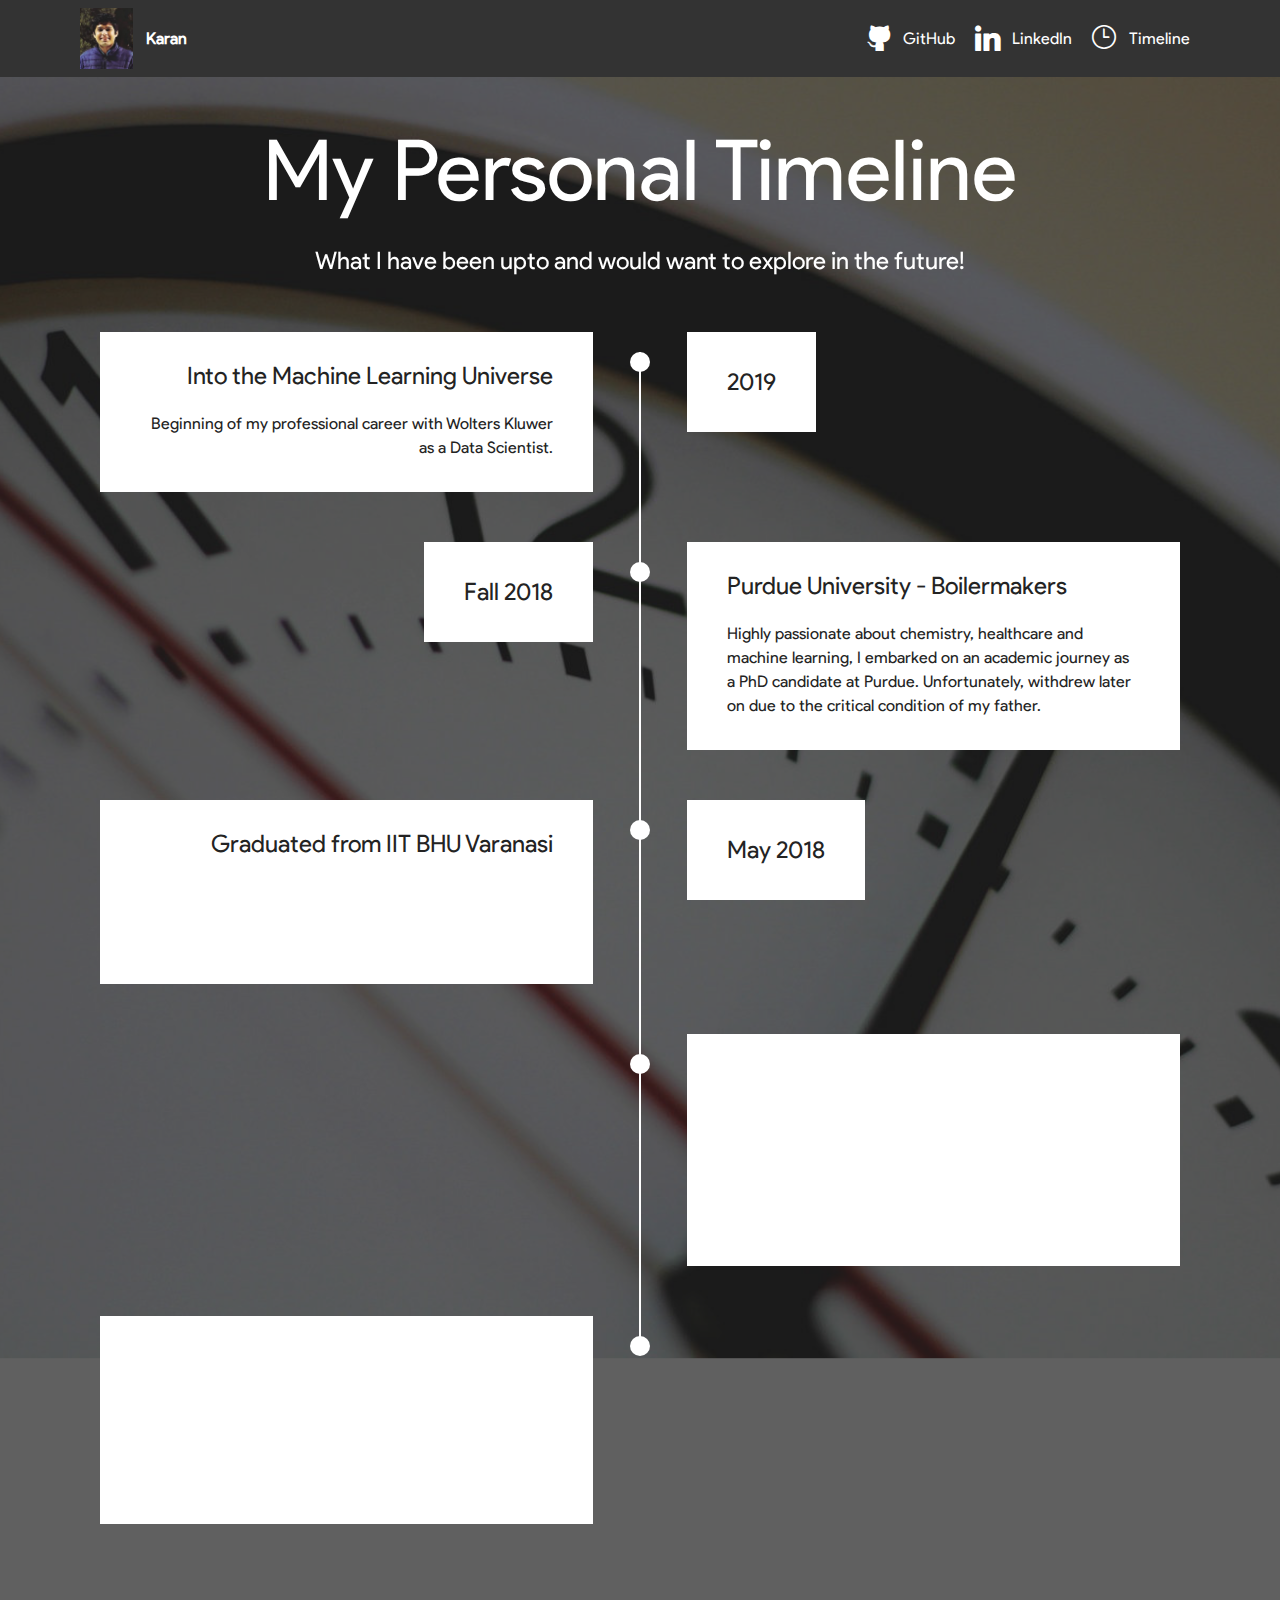
==== commit c0071467: "create github pages" ====
--- a/page1.html
+++ b/page1.html
@@ -10,14 +10,15 @@
   <meta name="description" content="Web Site Builder Description">
   
   <title>Timeline</title>
+  <link rel="stylesheet" href="assets/web/assets/mobirise-icons-bold/mobirise-icons-bold.css">
   <link rel="stylesheet" href="assets/web/assets/mobirise-icons/mobirise-icons.css">
   <link rel="stylesheet" href="assets/tether/tether.min.css">
   <link rel="stylesheet" href="assets/bootstrap/css/bootstrap.min.css">
   <link rel="stylesheet" href="assets/bootstrap/css/bootstrap-grid.min.css">
   <link rel="stylesheet" href="assets/bootstrap/css/bootstrap-reboot.min.css">
+  <link rel="stylesheet" href="assets/dropdown/css/style.css">
   <link rel="stylesheet" href="assets/socicon/css/styles.css">
   <link rel="stylesheet" href="assets/animatecss/animate.min.css">
-  <link rel="stylesheet" href="assets/dropdown/css/style.css">
   <link rel="stylesheet" href="assets/theme/css/style.css">
   <link href="assets/fonts/style.css" rel="stylesheet">
   <link rel="stylesheet" href="assets/mobirise/css/mbr-additional.css" type="text/css">
@@ -53,13 +54,13 @@
             <ul class="navbar-nav nav-dropdown nav-right" data-app-modern-menu="true"><li class="nav-item">
                     <a class="nav-link link text-white display-4" href="https://github.com/karanarya4196" target="_blank"><span class="socicon socicon-github mbr-iconfont mbr-iconfont-btn"></span>
                         GitHub</a>
-                </li><li class="nav-item"><a class="nav-link link text-white display-4" href="https://github.com/karanarya4196" target="_blank"><span class="socicon socicon-linkedin mbr-iconfont mbr-iconfont-btn"></span>LinkedIn</a></li></ul>
+                </li><li class="nav-item"><a class="nav-link link text-white display-4" href="https://github.com/karanarya4196" target="_blank"><span class="socicon socicon-linkedin mbr-iconfont mbr-iconfont-btn"></span>LinkedIn</a></li><li class="nav-item"><a class="nav-link link text-white display-4" href="page1.html"><span class="mbrib-clock mbr-iconfont mbr-iconfont-btn"></span>Timeline</a></li></ul>
             
         </div>
     </nav>
 </section>
 
-<section class="engine"><a href="https://mobirise.info/e">how to make your own website for free</a></section><section class="timeline1 cid-ryOLugJ5Dt mbr-parallax-background" id="timeline1-1g">
+<section class="engine"><a href="https://mobirise.info/x">free css templates</a></section><section class="timeline1 cid-ryOLugJ5Dt mbr-parallax-background" id="timeline1-1g">
 
     
 
@@ -78,19 +79,15 @@
                  <div class="timeline-date-panel col-xs-12 col-md-6  align-left">         
                     <div class="time-line-date-content">
                         <p class="mbr-timeline-date mbr-fonts-style display-5">
-                            1 january 2018  
-                        </p>
+                            Summers 2016</p>
                     </div>
                 </div>
            <span class="iconBackground"></span>
             <div class="col-xs-12 col-md-6 align-right">
                 <div class="timeline-text-content">
                     <h4 class="mbr-timeline-title pb-3 mbr-fonts-style display-5">
-                        Multi Homepages
-                    </h4>
-                    <p class="mbr-timeline-text mbr-fonts-style display-7">
-                        Lorem ipsum dolor sit amet, consectetur adipiscing elit. Nam erat libero, bibendum in libero tempor, luctus volutpat ligula. Integer fringilla porttitor pretium. Nam erat felis, iaculis id justo ut, ullamcorper feugiat elit. Proin vel lectus auctor, porttitor ligula vitae, convallis leo. In eget massa elit.
-                    </p>
+                        DAAD Germany Internship</h4>
+                    <p class="mbr-timeline-text mbr-fonts-style display-7">My first ever international internship. Learnt a lot about the German culture, architectural monuments and history. Visited many parts of Europe like every curious tourist.</p>
                  </div>
             </div>
             </div>
@@ -98,7 +95,7 @@
             <div class="row timeline-element  separline">
                 <div class="timeline-date-panel col-xs-12 col-md-6 align-right">
                     <div class="time-line-date-content">
-                        <p class="mbr-timeline-date mbr-fonts-style display-5">Summers '2017</p>
+                        <p class="mbr-timeline-date mbr-fonts-style display-5">Summers 2017</p>
                     </div>
                 </div>
                 <span class="iconBackground"></span>
@@ -107,7 +104,7 @@
                         <h4 class="mbr-timeline-title pb-3 mbr-fonts-style display-5">
                             University of Cambridge</h4>
                         <p class="mbr-timeline-text mbr-fonts-style display-7">
-                            One beautiful ride to the United Kingdom</p>
+                            One beautiful ride to the United Kingdom, a highly dynamic experience with one of the experts in Cheminformatics with applications of ML in chemistry. Visits to the iconic city of London, Oxford and Cambridge. Memorable!<br></p>
                     </div>
                 </div>
             </div>
@@ -115,21 +112,52 @@
             <div class="row timeline-element reverse separline">
                 <div class="timeline-date-panel col-xs-12 col-md-6  align-left">
                     <div class="time-line-date-content">
-                        <p class="mbr-timeline-date mbr-fonts-style display-5">Summers '2016</p>
+                        <p class="mbr-timeline-date mbr-fonts-style display-5">May 2018</p>
                     </div>
                 </div>
                 <span class="iconBackground"></span>
                 <div class="col-xs-12 col-md-6 align-right">
                     <div class="timeline-text-content">
-                        <h4 class="mbr-timeline-title pb-3 mbr-fonts-style display-5">DAAD Germany Internship</h4>      
-                        <p class="mbr-timeline-text mbr-fonts-style display-7">My first ever international internship. Learnt a lot about the German culture, architectural monuments and history. Visited many parts of Europe like every curious tourist.</p>
+                        <h4 class="mbr-timeline-title pb-3 mbr-fonts-style display-5">Graduated from IIT BHU Varanasi</h4>      
+                        <p class="mbr-timeline-text mbr-fonts-style display-7">Crazy memories with fun, humour and fights. Made friends for lifetime and developed the foundation of my career.</p>
                     </div>
                 </div>
             </div>
             <!--4-->
-            
+            <div class="row timeline-element  separline">
+                <div class="timeline-date-panel col-xs-12 col-md-6 align-right">
+                    <div class="time-line-date-content">
+                        <p class="mbr-timeline-date mbr-fonts-style display-5">
+                            Fall 2018</p>
+                    </div>
+                </div>
+                <span class="iconBackground"></span>
+                <div class="col-xs-12 col-md-6 align-left ">
+                    <div class="timeline-text-content">
+                        <h4 class="mbr-timeline-title pb-3 mbr-fonts-style display-5">
+                            Purdue University - Boilermakers</h4>
+                        <p class="mbr-timeline-text mbr-fonts-style display-7">
+                            Highly passionate about chemistry, healthcare and machine learning, I embarked on an academic journey as a PhD candidate at Purdue. Unfortunately, withdrew later on due to the critical condition of my father.</p>
+                    </div>
+                </div>
+            </div>
             <!--5-->
-            
+            <div class="row timeline-element reverse separline">
+                <div class="timeline-date-panel col-xs-12 col-md-6  align-left">
+                    <div class="time-line-date-content">
+                        <p class="mbr-timeline-date mbr-fonts-style display-5">
+                            2019</p>
+                    </div>
+                </div>
+                <span class="iconBackground"></span>
+                <div class="col-xs-12 col-md-6 align-right">
+                    <div class="timeline-text-content">
+                        <h4 class="mbr-timeline-title pb-3 mbr-fonts-style display-5">
+                            Into the Machine Learning Universe</h4>
+                        <p class="mbr-timeline-text mbr-fonts-style display-7">Beginning of my professional career with Wolters Kluwer as a Data Scientist.</p>
+                    </div>
+                </div>
+            </div>
             <!--6-->
             
             <!--7-->
@@ -176,7 +204,7 @@
                 </p>
             </div>
             <div class="col-12 col-md-6">
-                <div class="google-map"><iframe frameborder="0" style="border:0" src="https://www.google.com/maps/embed/v1/place?key=AIzaSyCy9r70T3NYf3PhvVflTo0_zdif2_IoIYs&amp;q=place_id:ChIJAQAAcAnCwjsReA088btpbLA" allowfullscreen=""></iframe></div>
+                <div class="google-map"><iframe frameborder="0" style="border:0" src="https://www.google.com/maps/embed/v1/place?key=AIzaSyAEIpgj38KyLFELm2bK9Y7krBkz1K-cMq8&amp;q=place_id:ChIJAQAAcAnCwjsReA088btpbLA" allowfullscreen=""></iframe></div>
             </div>
         </div>
         
@@ -188,12 +216,12 @@
   <script src="assets/popper/popper.min.js"></script>
   <script src="assets/tether/tether.min.js"></script>
   <script src="assets/bootstrap/js/bootstrap.min.js"></script>
+  <script src="assets/dropdown/js/nav-dropdown.js"></script>
+  <script src="assets/dropdown/js/navbar-dropdown.js"></script>
+  <script src="assets/viewportchecker/jquery.viewportchecker.js"></script>
+  <script src="assets/parallax/jarallax.min.js"></script>
   <script src="assets/smoothscroll/smooth-scroll.js"></script>
   <script src="assets/touchswipe/jquery.touch-swipe.min.js"></script>
-  <script src="assets/viewportchecker/jquery.viewportchecker.js"></script>
-  <script src="assets/parallax/jarallax.min.js"></script>
-  <script src="assets/dropdown/js/nav-dropdown.js"></script>
-  <script src="assets/dropdown/js/navbar-dropdown.js"></script>
   <script src="assets/theme/js/script.js"></script>
   
   
--- a/assets/web/assets/mobirise-icons-bold/mobirise-icons-bold.css
+++ b/assets/web/assets/mobirise-icons-bold/mobirise-icons-bold.css
@@ -0,0 +1,476 @@
+@font-face {
+  font-family: 'mobirise-icons-bold';
+  src:  url('mobirise-icons-bold.eot?m1l4yr');
+  src:  url('mobirise-icons-bold.eot?m1l4yr#iefix') format('embedded-opentype'),
+    url('mobirise-icons-bold.ttf?m1l4yr') format('truetype'),
+    url('mobirise-icons-bold.woff?m1l4yr') format('woff'),
+    url('mobirise-icons-bold.svg?m1l4yr#mobirise-icons-bold') format('svg');
+  font-weight: normal;
+  font-style: normal;
+}
+
+[class^="mbrib-"], [class*="mbrib-"] {
+  /* use !important to prevent issues with browser extensions that change fonts */
+  font-family: 'mobirise-icons-bold' !important;
+  speak: none;
+  font-style: normal;
+  font-weight: normal;
+  font-variant: normal;
+  text-transform: none;
+  line-height: 1;
+
+  /* Better Font Rendering =========== */
+  -webkit-font-smoothing: antialiased;
+  -moz-osx-font-smoothing: grayscale;
+}
+
+.mbrib-add-submenu:before {
+  content: "\e900";
+}
+.mbrib-alert:before {
+  content: "\e901";
+}
+.mbrib-align-center:before {
+  content: "\e902";
+}
+.mbrib-align-justify:before {
+  content: "\e903";
+}
+.mbrib-align-left:before {
+  content: "\e904";
+}
+.mbrib-align-right:before {
+  content: "\e905";
+}
+.mbrib-android:before {
+  content: "\e906";
+}
+.mbrib-apple:before {
+  content: "\e907";
+}
+.mbrib-arrow-down:before {
+  content: "\e908";
+}
+.mbrib-arrow-next:before {
+  content: "\e909";
+}
+.mbrib-arrow-prev:before {
+  content: "\e90a";
+}
+.mbrib-arrow-up:before {
+  content: "\e90b";
+}
+.mbrib-bold:before {
+  content: "\e90c";
+}
+.mbrib-bookmark:before {
+  content: "\e90d";
+}
+.mbrib-bootstrap:before {
+  content: "\e90e";
+}
+.mbrib-briefcase:before {
+  content: "\e90f";
+}
+.mbrib-browse:before {
+  content: "\e910";
+}
+.mbrib-bulleted-list:before {
+  content: "\e911";
+}
+.mbrib-calendar:before {
+  content: "\e912";
+}
+.mbrib-camera:before {
+  content: "\e913";
+}
+.mbrib-cart-add:before {
+  content: "\e914";
+}
+.mbrib-cart-full:before {
+  content: "\e915";
+}
+.mbrib-cash:before {
+  content: "\e916";
+}
+.mbrib-change-style:before {
+  content: "\e917";
+}
+.mbrib-chat:before {
+  content: "\e918";
+}
+.mbrib-clock:before {
+  content: "\e919";
+}
+.mbrib-close:before {
+  content: "\e91a";
+}
+.mbrib-cloud:before {
+  content: "\e91b";
+}
+.mbrib-code:before {
+  content: "\e91c";
+}
+.mbrib-contact-form:before {
+  content: "\e91d";
+}
+.mbrib-credit-card:before {
+  content: "\e91e";
+}
+.mbrib-cursor-click:before {
+  content: "\e91f";
+}
+.mbrib-cust-feedback:before {
+  content: "\e920";
+}
+.mbrib-database:before {
+  content: "\e921";
+}
+.mbrib-delivery:before {
+  content: "\e922";
+}
+.mbrib-desktop:before {
+  content: "\e923";
+}
+.mbrib-devices:before {
+  content: "\e924";
+}
+.mbrib-down:before {
+  content: "\e925";
+}
+.mbrib-download:before {
+  content: "\e926";
+}
+.mbrib-drag-n-drop:before {
+  content: "\e927";
+}
+.mbrib-drag-n-drop2:before {
+  content: "\e928";
+}
+.mbrib-edit:before {
+  content: "\e929";
+}
+.mbrib-edit2:before {
+  content: "\e92a";
+}
+.mbrib-error:before {
+  content: "\e92b";
+}
+.mbrib-extension:before {
+  content: "\e92c";
+}
+.mbrib-features:before {
+  content: "\e92d";
+}
+.mbrib-file:before {
+  content: "\e92e";
+}
+.mbrib-flag:before {
+  content: "\e92f";
+}
+.mbrib-folder:before {
+  content: "\e930";
+}
+.mbrib-gift:before {
+  content: "\e931";
+}
+.mbrib-github:before {
+  content: "\e932";
+}
+.mbrib-globe-2:before {
+  content: "\e933";
+}
+.mbrib-globe:before {
+  content: "\e934";
+}
+.mbrib-growing-chart:before {
+  content: "\e935";
+}
+.mbrib-hearth:before {
+  content: "\e936";
+}
+.mbrib-help:before {
+  content: "\e937";
+}
+.mbrib-home:before {
+  content: "\e938";
+}
+.mbrib-hot-cup:before {
+  content: "\e939";
+}
+.mbrib-idea:before {
+  content: "\e93a";
+}
+.mbrib-image-gallery:before {
+  content: "\e93b";
+}
+.mbrib-image-slider:before {
+  content: "\e93c";
+}
+.mbrib-info:before {
+  content: "\e93d";
+}
+.mbrib-italic:before {
+  content: "\e93e";
+}
+.mbrib-key:before {
+  content: "\e93f";
+}
+.mbrib-laptop:before {
+  content: "\e940";
+}
+.mbrib-layers:before {
+  content: "\e941";
+}
+.mbrib-left-right:before {
+  content: "\e942";
+}
+.mbrib-left:before {
+  content: "\e943";
+}
+.mbrib-letter:before {
+  content: "\e944";
+}
+.mbrib-like:before {
+  content: "\e945";
+}
+.mbrib-link:before {
+  content: "\e946";
+}
+.mbrib-lock:before {
+  content: "\e947";
+}
+.mbrib-login:before {
+  content: "\e948";
+}
+.mbrib-logout:before {
+  content: "\e949";
+}
+.mbrib-magic-stick:before {
+  content: "\e94a";
+}
+.mbrib-map-pin:before {
+  content: "\e94b";
+}
+.mbrib-menu:before {
+  content: "\e94c";
+}
+.mbrib-mobile:before {
+  content: "\e94d";
+}
+.mbrib-mobile2:before {
+  content: "\e94e";
+}
+.mbrib-mobirise:before {
+  content: "\e94f";
+}
+.mbrib-more-horizontal:before {
+  content: "\e950";
+}
+.mbrib-more-vertical:before {
+  content: "\e951";
+}
+.mbrib-music:before {
+  content: "\e952";
+}
+.mbrib-new-file:before {
+  content: "\e953";
+}
+.mbrib-numbered-list:before {
+  content: "\e954";
+}
+.mbrib-opened-folder:before {
+  content: "\e955";
+}
+.mbrib-pages:before {
+  content: "\e956";
+}
+.mbrib-paper-plane:before {
+  content: "\e957";
+}
+.mbrib-paperclip:before {
+  content: "\e958";
+}
+.mbrib-photo:before {
+  content: "\e959";
+}
+.mbrib-photos:before {
+  content: "\e95a";
+}
+.mbrib-pin:before {
+  content: "\e95b";
+}
+.mbrib-play:before {
+  content: "\e95c";
+}
+.mbrib-plus:before {
+  content: "\e95d";
+}
+.mbrib-preview:before {
+  content: "\e95e";
+}
+.mbrib-print:before {
+  content: "\e95f";
+}
+.mbrib-protect:before {
+  content: "\e960";
+}
+.mbrib-question:before {
+  content: "\e961";
+}
+.mbrib-quote-left:before {
+  content: "\e962";
+}
+.mbrib-quote-right:before {
+  content: "\e963";
+}
+.mbrib-redo:before {
+  content: "\e964";
+}
+.mbrib-refresh:before {
+  content: "\e965";
+}
+.mbrib-responsive:before {
+  content: "\e966";
+}
+.mbrib-right:before {
+  content: "\e967";
+}
+.mbrib-rocket:before {
+  content: "\e968";
+}
+.mbrib-sad-face:before {
+  content: "\e969";
+}
+.mbrib-sale:before {
+  content: "\e96a";
+}
+.mbrib-save:before {
+  content: "\e96b";
+}
+.mbrib-search:before {
+  content: "\e96c";
+}
+.mbrib-setting:before {
+  content: "\e96d";
+}
+.mbrib-setting2:before {
+  content: "\e96e";
+}
+.mbrib-setting3:before {
+  content: "\e96f";
+}
+.mbrib-share:before {
+  content: "\e970";
+}
+.mbrib-shopping-bag:before {
+  content: "\e971";
+}
+.mbrib-shopping-basket:before {
+  content: "\e972";
+}
+.mbrib-shopping-cart:before {
+  content: "\e973";
+}
+.mbrib-sites:before {
+  content: "\e974";
+}
+.mbrib-smile-face:before {
+  content: "\e975";
+}
+.mbrib-speed:before {
+  content: "\e976";
+}
+.mbrib-star:before {
+  content: "\e977";
+}
+.mbrib-success:before {
+  content: "\e978";
+}
+.mbrib-sun:before {
+  content: "\e979";
+}
+.mbrib-sun2:before {
+  content: "\e97a";
+}
+.mbrib-tablet-vertical:before {
+  content: "\e97b";
+}
+.mbrib-tablet:before {
+  content: "\e97c";
+}
+.mbrib-target:before {
+  content: "\e97d";
+}
+.mbrib-timer:before {
+  content: "\e97e";
+}
+.mbrib-to-ftp:before {
+  content: "\e97f";
+}
+.mbrib-to-local-drive:before {
+  content: "\e980";
+}
+.mbrib-touch-swipe:before {
+  content: "\e981";
+}
+.mbrib-touch:before {
+  content: "\e982";
+}
+.mbrib-trash:before {
+  content: "\e983";
+}
+.mbrib-underline:before {
+  content: "\e984";
+}
+.mbrib-undo:before {
+  content: "\e985";
+}
+.mbrib-unlink:before {
+  content: "\e986";
+}
+.mbrib-unlock:before {
+  content: "\e987";
+}
+.mbrib-up-down:before {
+  content: "\e988";
+}
+.mbrib-up:before {
+  content: "\e989";
+}
+.mbrib-update:before {
+  content: "\e98a";
+}
+.mbrib-upload:before {
+  content: "\e98b";
+}
+.mbrib-user:before {
+  content: "\e98c";
+}
+.mbrib-user2:before {
+  content: "\e98d";
+}
+.mbrib-users:before {
+  content: "\e98e";
+}
+.mbrib-video-play:before {
+  content: "\e98f";
+}
+.mbrib-video:before {
+  content: "\e990";
+}
+.mbrib-watch:before {
+  content: "\e991";
+}
+.mbrib-website-theme:before {
+  content: "\e992";
+}
+.mbrib-wifi:before {
+  content: "\e993";
+}
+.mbrib-windows:before {
+  content: "\e994";
+}
+.mbrib-zoom-out:before {
+  content: "\e995";
+}
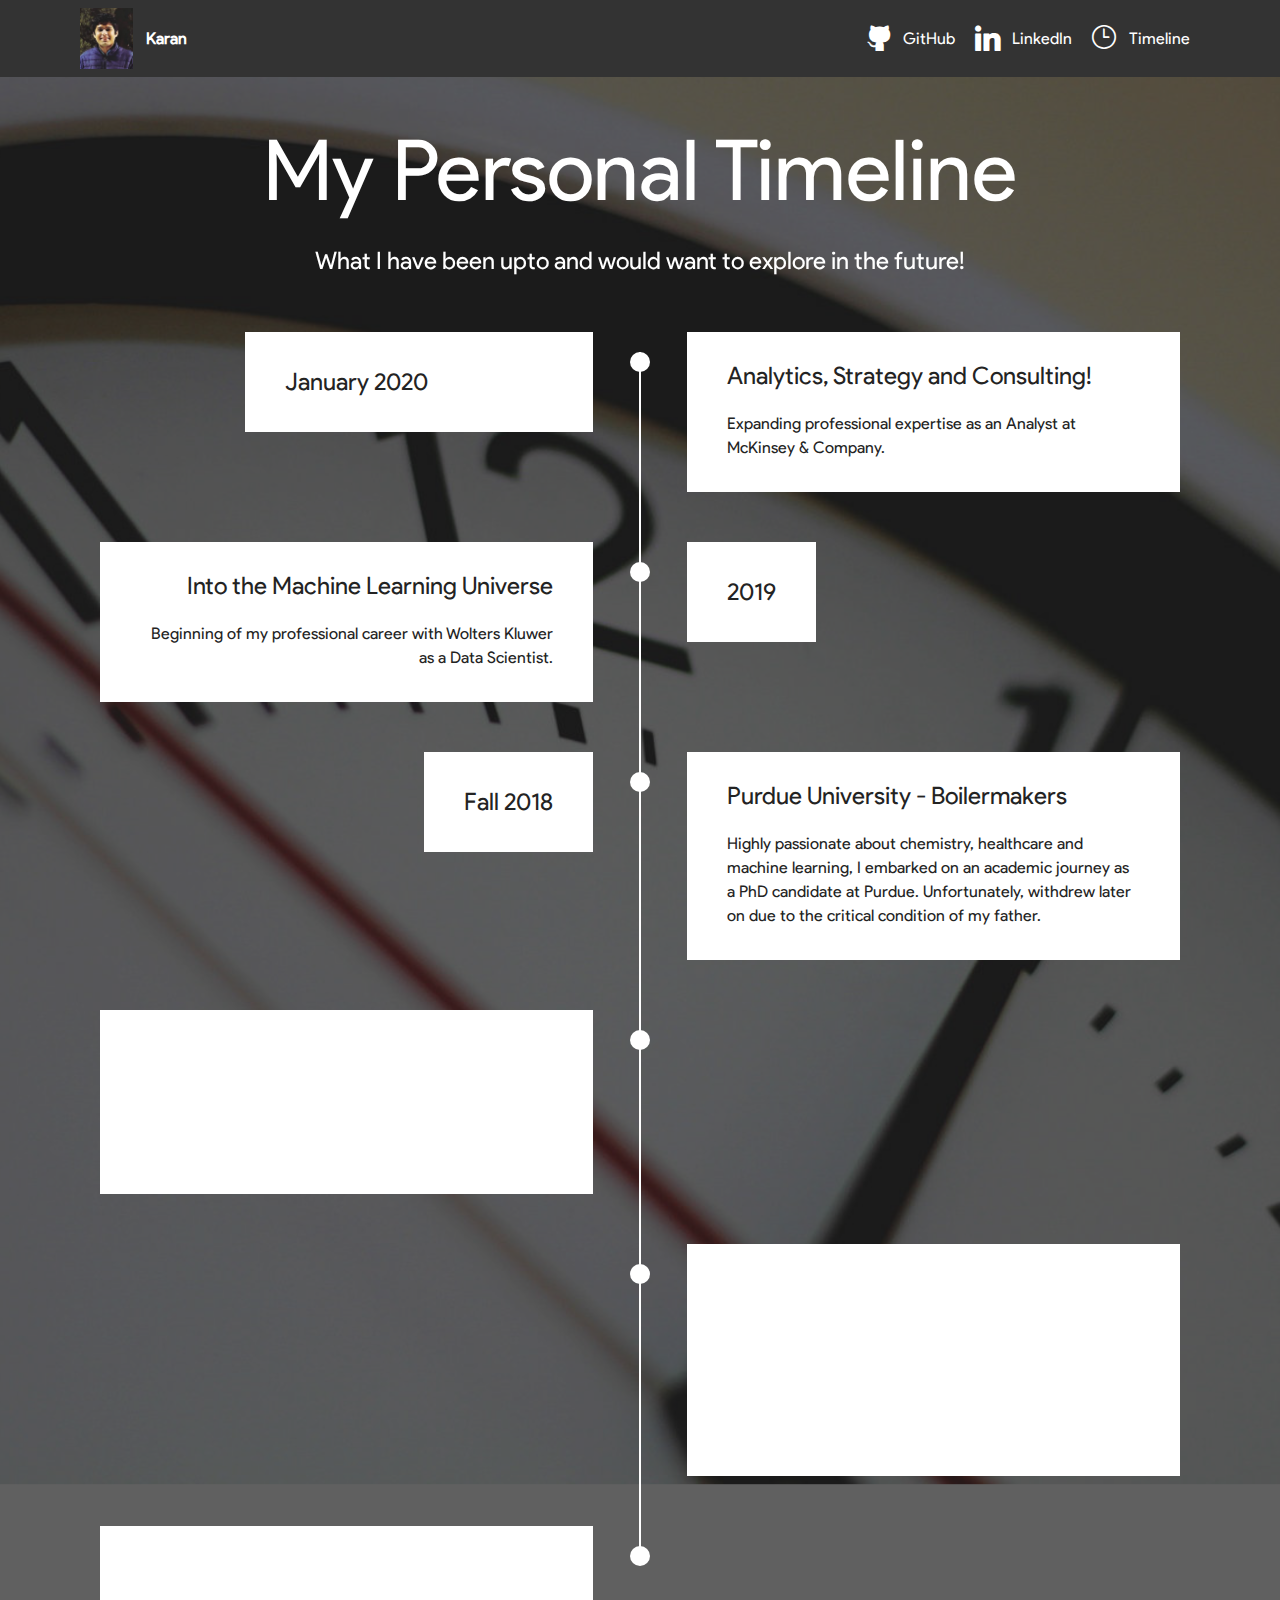
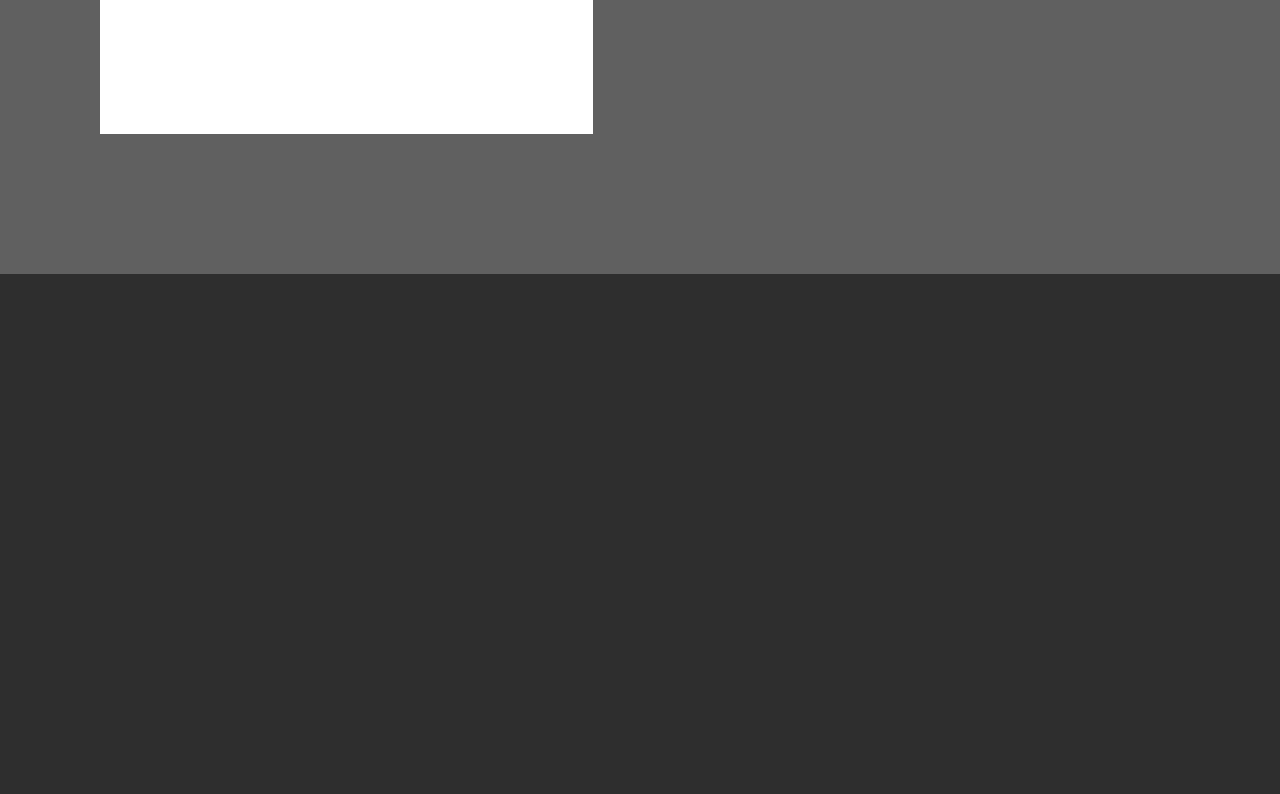
==== commit f57e5177: "create github pages" ====
--- a/page1.html
+++ b/page1.html
@@ -7,7 +7,7 @@
   <meta name="generator" content="Mobirise v4.10.7, mobirise.com">
   <meta name="viewport" content="width=device-width, initial-scale=1, minimum-scale=1">
   <link rel="shortcut icon" href="assets/images/photo-216x249.jpg" type="image/x-icon">
-  <meta name="description" content="Web Site Builder Description">
+  <meta name="description" content="">
   
   <title>Timeline</title>
   <link rel="stylesheet" href="assets/web/assets/mobirise-icons-bold/mobirise-icons-bold.css">
@@ -52,15 +52,15 @@
         </div>
         <div class="collapse navbar-collapse" id="navbarSupportedContent">
             <ul class="navbar-nav nav-dropdown nav-right" data-app-modern-menu="true"><li class="nav-item">
-                    <a class="nav-link link text-white display-4" href="https://github.com/karanarya4196" target="_blank"><span class="socicon socicon-github mbr-iconfont mbr-iconfont-btn"></span>
+                    <a class="nav-link link text-white display-4" href="https://github.com/karanarya4196"><span class="socicon socicon-github mbr-iconfont mbr-iconfont-btn"></span>
                         GitHub</a>
-                </li><li class="nav-item"><a class="nav-link link text-white display-4" href="https://github.com/karanarya4196" target="_blank"><span class="socicon socicon-linkedin mbr-iconfont mbr-iconfont-btn"></span>LinkedIn</a></li><li class="nav-item"><a class="nav-link link text-white display-4" href="page1.html"><span class="mbrib-clock mbr-iconfont mbr-iconfont-btn"></span>Timeline</a></li></ul>
+                </li><li class="nav-item"><a class="nav-link link text-white display-4" href="https://www.linkedin.com/in/karan-arya/"><span class="socicon socicon-linkedin mbr-iconfont mbr-iconfont-btn"></span>LinkedIn</a></li><li class="nav-item"><a class="nav-link link text-white display-4" href="page1.html"><span class="mbrib-clock mbr-iconfont mbr-iconfont-btn"></span>Timeline</a></li></ul>
             
         </div>
     </nav>
 </section>
 
-<section class="engine"><a href="https://mobirise.info/x">free css templates</a></section><section class="timeline1 cid-ryOLugJ5Dt mbr-parallax-background" id="timeline1-1g">
+<section class="engine"><a href="https://mobirise.info/r">free bootstrap templates</a></section><section class="timeline1 cid-ryOLugJ5Dt mbr-parallax-background" id="timeline1-1g">
 
     
 
@@ -159,7 +159,21 @@
                 </div>
             </div>
             <!--6-->
-            
+            <div class="row timeline-element separline">
+                <div class="timeline-date-panel col-xs-12 col-md-6 align-right">
+                    <div class="time-line-date-content">
+                       <p class="mbr-timeline-date mbr-fonts-style display-5">January 2020 &nbsp; &nbsp; &nbsp; &nbsp; &nbsp; &nbsp; &nbsp; &nbsp; &nbsp; &nbsp; &nbsp; &nbsp;&nbsp;</p>
+                    </div>
+                </div>
+                <span class="iconBackground"></span>
+                <div class="col-xs-12 col-md-6 align-left ">
+                    <div class="timeline-text-content">
+                        <h4 class="mbr-timeline-title pb-3 mbr-fonts-style display-5">Analytics, Strategy and Consulting!</h4>
+                        <p class="mbr-timeline-text mbr-fonts-style display-7">
+                            Expanding professional expertise as an Analyst at McKinsey &amp; Company.</p>
+                    </div>
+                </div>
+            </div>
             <!--7-->
             
             <!--8-->
@@ -204,7 +218,7 @@
                 </p>
             </div>
             <div class="col-12 col-md-6">
-                <div class="google-map"><iframe frameborder="0" style="border:0" src="https://www.google.com/maps/embed/v1/place?key=AIzaSyAEIpgj38KyLFELm2bK9Y7krBkz1K-cMq8&amp;q=place_id:ChIJAQAAcAnCwjsReA088btpbLA" allowfullscreen=""></iframe></div>
+                <div class="google-map"><iframe frameborder="0" style="border:0" src="https://www.google.com/maps/embed/v1/place?key=AIzaSyCy9r70T3NYf3PhvVflTo0_zdif2_IoIYs&amp;q=place_id:ChIJAQAAcAnCwjsReA088btpbLA" allowfullscreen=""></iframe></div>
             </div>
         </div>
         
@@ -225,7 +239,7 @@
   <script src="assets/theme/js/script.js"></script>
   
   
- <div id="scrollToTop" class="scrollToTop mbr-arrow-up"><a style="text-align: center;"><i class="mbr-arrow-up-icon mbr-arrow-up-icon-cm cm-icon cm-icon-smallarrow-up"></i></a></div>
-    <input name="animation" type="hidden">
+  <input name="animation" type="hidden">
+   <div id="scrollToTop" class="scrollToTop mbr-arrow-up"><a style="text-align: center;"><i class="mbr-arrow-up-icon mbr-arrow-up-icon-cm cm-icon cm-icon-smallarrow-up"></i></a></div>
   </body>
 </html>--- a/assets/mobirise/css/mbr-additional.css
+++ b/assets/mobirise/css/mbr-additional.css
@@ -1900,7 +1900,7 @@
 }
 .cid-rylgBEetu1 {
   padding-top: 15px;
-  padding-bottom: 90px;
+  padding-bottom: 30px;
   background-color: #efefef;
 }
 .cid-rylgBEetu1 .mbr-section-subtitle,
@@ -1978,6 +1978,90 @@
 }
 .cid-rylgBEetu1 .card-img:hover .mbr-section-btn {
   opacity: 1;
+}
+.cid-rCYilLewCS {
+  padding-top: 15px;
+  padding-bottom: 90px;
+  background-color: #efefef;
+}
+.cid-rCYilLewCS .mbr-section-subtitle,
+.cid-rCYilLewCS .mbr-text {
+  color: #767676;
+}
+.cid-rCYilLewCS .card {
+  display: -webkit-flex;
+  position: relative;
+  justify-content: center;
+  -webkit-justify-content: center;
+}
+.cid-rCYilLewCS .card-wrapper {
+  height: 100%;
+  box-shadow: 0px 0px 0px 0px rgba(0, 0, 0, 0);
+  transition: box-shadow 0.3s;
+}
+.cid-rCYilLewCS .card-wrapper .card-img {
+  display: -webkit-flex;
+  flex-direction: column;
+  align-items: center;
+  justify-content: center;
+  position: relative;
+  overflow: hidden;
+  border-bottom-right-radius: 0;
+  border-bottom-left-radius: 0;
+  -webkit-flex-direction: column;
+  -webkit-align-items: center;
+  -webkit-justify-content: center;
+}
+.cid-rCYilLewCS .card-wrapper .card-img .mbr-overlay {
+  background-color: #ffffff;
+  display: none;
+  transition: opacity .3s;
+}
+.cid-rCYilLewCS .card-wrapper .card-img .mbr-section-btn {
+  position: absolute;
+  transition: opacity .3s;
+  width: 100%;
+  left: 0;
+  top: 50%;
+  height: auto;
+  transform: translateY(-50%);
+}
+.cid-rCYilLewCS .card-wrapper .card-img img {
+  width: 100%;
+}
+.cid-rCYilLewCS .card-wrapper .card-box {
+  background-color: #ffffff;
+  padding: 0 2rem 2rem 2rem;
+  border-bottom-left-radius: 0;
+  border-bottom-right-radius: 0;
+}
+.cid-rCYilLewCS .card-wrapper .card-box h4 {
+  font-weight: 500;
+  margin-bottom: 0;
+  padding-top: 2rem;
+}
+.cid-rCYilLewCS .card-wrapper .card-box p {
+  margin-bottom: 0;
+  padding-top: 1.5rem;
+}
+.cid-rCYilLewCS .card-wrapper:hover {
+  box-shadow: 0px 0px 30px 0px rgba(0, 0, 0, 0.05);
+}
+.cid-rCYilLewCS .card-img .mbr-overlay {
+  display: block !important;
+  opacity: 0;
+}
+.cid-rCYilLewCS .card-img .mbr-section-btn {
+  opacity: 0;
+}
+.cid-rCYilLewCS .card-img:hover .mbr-overlay {
+  opacity: .5;
+}
+.cid-rCYilLewCS .card-img:hover .mbr-section-btn {
+  opacity: 1;
+}
+.cid-rCYilLewCS .mbr-text {
+  text-align: left;
 }
 .cid-rylgDfqQBA {
   padding-top: 60px;
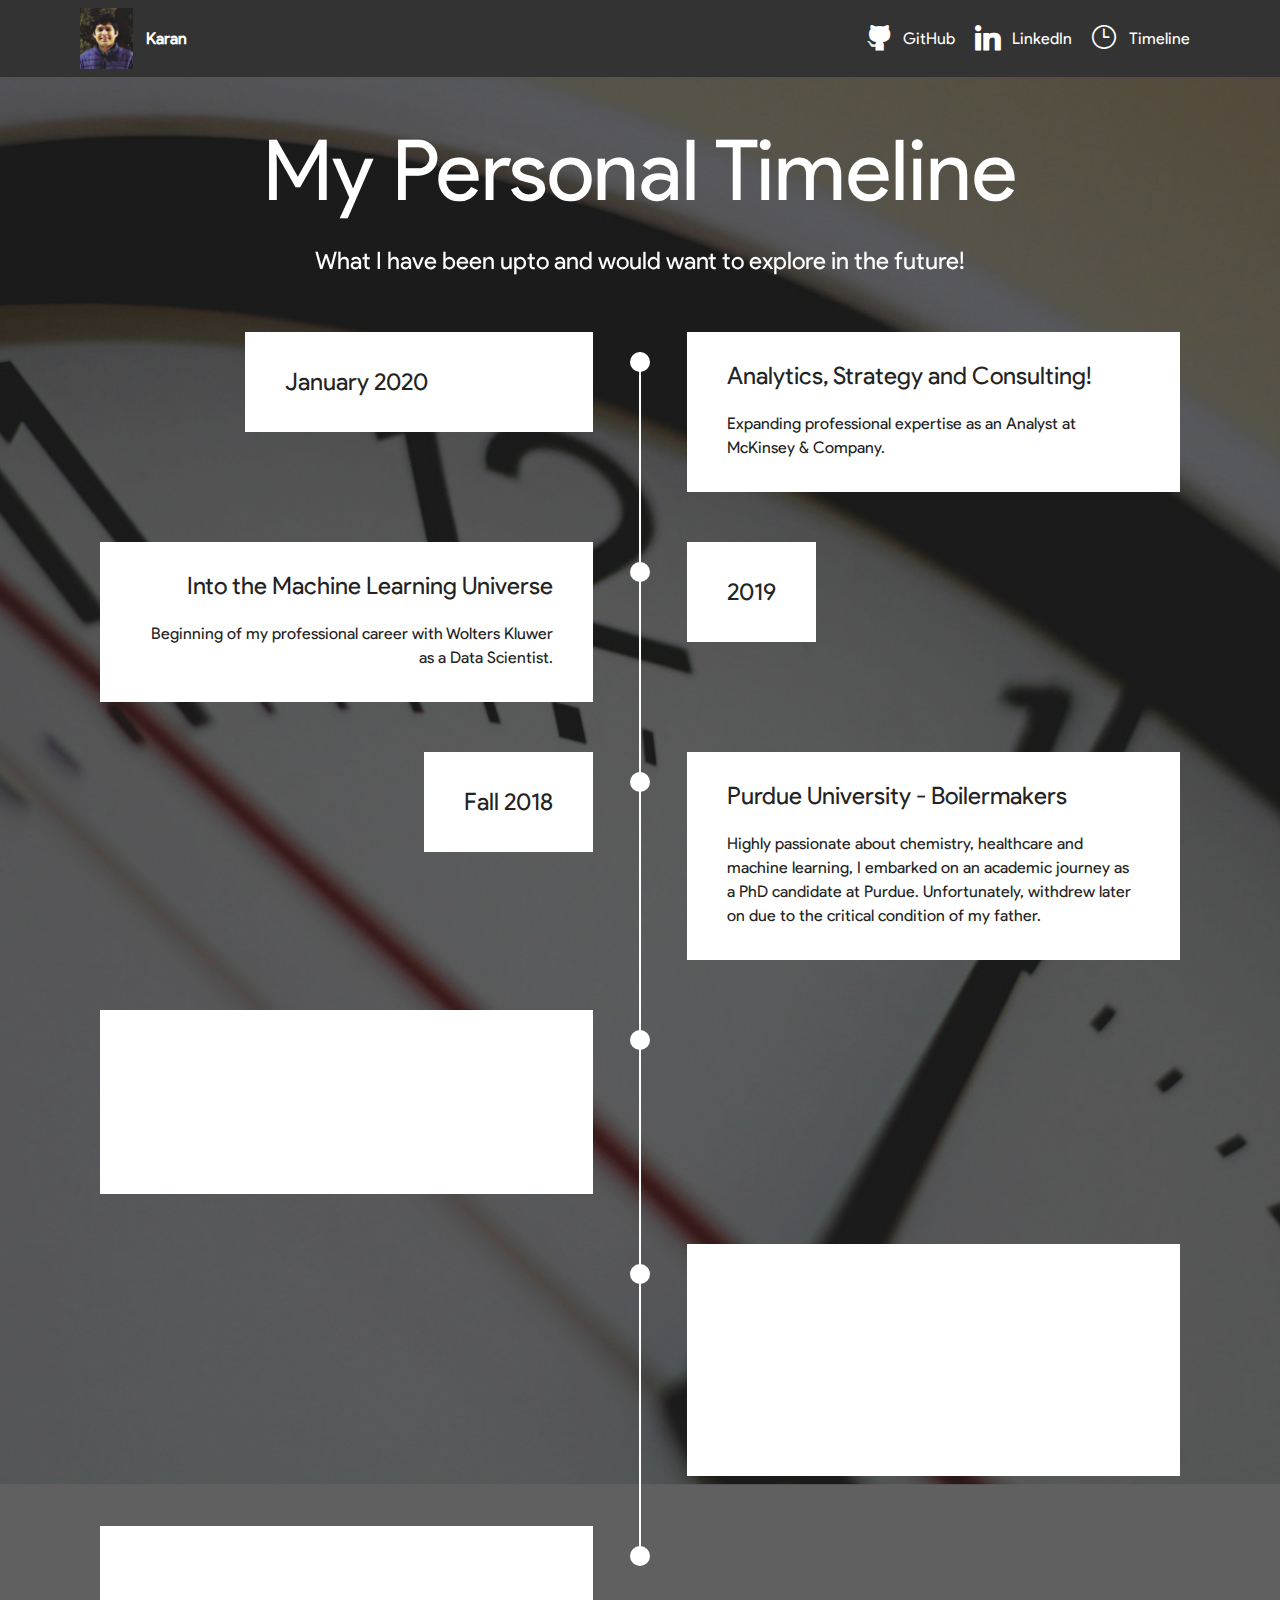
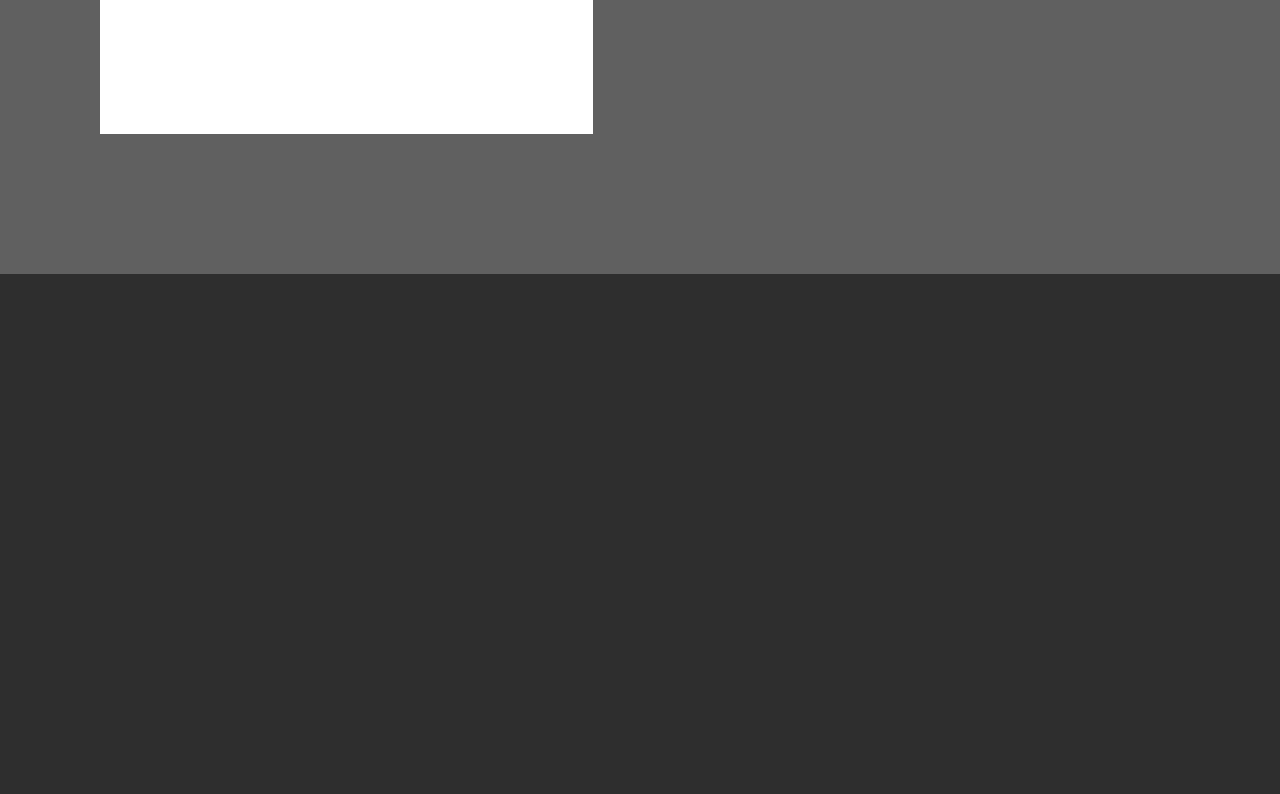
==== commit 6309ac23: "create github pages" ====
--- a/page1.html
+++ b/page1.html
@@ -1,27 +1,28 @@
 <!DOCTYPE html>
 <html  >
 <head>
-  <!-- Site made with Mobirise Website Builder v4.10.7, https://mobirise.com -->
+  <!-- Site made with Mobirise Website Builder v4.12.4, https://mobirise.com -->
   <meta charset="UTF-8">
   <meta http-equiv="X-UA-Compatible" content="IE=edge">
-  <meta name="generator" content="Mobirise v4.10.7, mobirise.com">
+  <meta name="generator" content="Mobirise v4.12.4, mobirise.com">
   <meta name="viewport" content="width=device-width, initial-scale=1, minimum-scale=1">
   <link rel="shortcut icon" href="assets/images/photo-216x249.jpg" type="image/x-icon">
   <meta name="description" content="">
   
+  
   <title>Timeline</title>
   <link rel="stylesheet" href="assets/web/assets/mobirise-icons-bold/mobirise-icons-bold.css">
   <link rel="stylesheet" href="assets/web/assets/mobirise-icons/mobirise-icons.css">
-  <link rel="stylesheet" href="assets/tether/tether.min.css">
   <link rel="stylesheet" href="assets/bootstrap/css/bootstrap.min.css">
   <link rel="stylesheet" href="assets/bootstrap/css/bootstrap-grid.min.css">
   <link rel="stylesheet" href="assets/bootstrap/css/bootstrap-reboot.min.css">
   <link rel="stylesheet" href="assets/dropdown/css/style.css">
+  <link rel="stylesheet" href="assets/tether/tether.min.css">
+  <link rel="stylesheet" href="assets/animatecss/animate.min.css">
   <link rel="stylesheet" href="assets/socicon/css/styles.css">
-  <link rel="stylesheet" href="assets/animatecss/animate.min.css">
   <link rel="stylesheet" href="assets/theme/css/style.css">
   <link href="assets/fonts/style.css" rel="stylesheet">
-  <link rel="stylesheet" href="assets/mobirise/css/mbr-additional.css" type="text/css">
+  <link rel="preload" as="style" href="assets/mobirise/css/mbr-additional.css"><link rel="stylesheet" href="assets/mobirise/css/mbr-additional.css" type="text/css">
   
   
   
@@ -60,7 +61,7 @@
     </nav>
 </section>
 
-<section class="engine"><a href="https://mobirise.info/r">free bootstrap templates</a></section><section class="timeline1 cid-ryOLugJ5Dt mbr-parallax-background" id="timeline1-1g">
+<section class="engine"><a href="https://mobirise.info/a">online site builder</a></section><section class="timeline1 cid-ryOLugJ5Dt mbr-parallax-background" id="timeline1-1g">
 
     
 
@@ -202,8 +203,8 @@
                 <p class="mbr-text">
                     <strong>Address</strong>
                     <br>
-                    <br>TuckerAWHO Enclave,<br>Pune, India - 411028&nbsp;<br>
-                    <br>
+                    <br>McKinsey Knowledge Center, Vatika Business Park, Sector 49, Sohna Road, Gurugram, Haryana 122018 
+<br>
                     <br><strong>Contacts</strong>
                     <br>
                     <br>Email: karan.arya4196@gmail.com
@@ -218,7 +219,7 @@
                 </p>
             </div>
             <div class="col-12 col-md-6">
-                <div class="google-map"><iframe frameborder="0" style="border:0" src="https://www.google.com/maps/embed/v1/place?key=AIzaSyCy9r70T3NYf3PhvVflTo0_zdif2_IoIYs&amp;q=place_id:ChIJAQAAcAnCwjsReA088btpbLA" allowfullscreen=""></iframe></div>
+                <div class="google-map"><iframe frameborder="0" style="border:0" src="https://www.google.com/maps/embed?pb=!1m18!1m12!1m3!1d3509.447310028307!2d77.04299131382353!3d28.405756701061858!2m3!1f0!2f0!3f0!3m2!1i1024!2i768!4f13.1!3m3!1m2!1s0x390d23db29b4cd91%3A0xd03a575b177e176b!2sMcKinsey%20Knowledge%20Center!5e0!3m2!1sen!2sin!4v1593601625547!5m2!1sen!2sin" allowfullscreen=""></iframe></div>
             </div>
         </div>
         
@@ -228,18 +229,18 @@
 
   <script src="assets/web/assets/jquery/jquery.min.js"></script>
   <script src="assets/popper/popper.min.js"></script>
-  <script src="assets/tether/tether.min.js"></script>
   <script src="assets/bootstrap/js/bootstrap.min.js"></script>
+  <script src="assets/smoothscroll/smooth-scroll.js"></script>
   <script src="assets/dropdown/js/nav-dropdown.js"></script>
   <script src="assets/dropdown/js/navbar-dropdown.js"></script>
+  <script src="assets/tether/tether.min.js"></script>
   <script src="assets/viewportchecker/jquery.viewportchecker.js"></script>
   <script src="assets/parallax/jarallax.min.js"></script>
-  <script src="assets/smoothscroll/smooth-scroll.js"></script>
   <script src="assets/touchswipe/jquery.touch-swipe.min.js"></script>
   <script src="assets/theme/js/script.js"></script>
   
   
-  <input name="animation" type="hidden">
-   <div id="scrollToTop" class="scrollToTop mbr-arrow-up"><a style="text-align: center;"><i class="mbr-arrow-up-icon mbr-arrow-up-icon-cm cm-icon cm-icon-smallarrow-up"></i></a></div>
+ <div id="scrollToTop" class="scrollToTop mbr-arrow-up"><a style="text-align: center;"><i class="mbr-arrow-up-icon mbr-arrow-up-icon-cm cm-icon cm-icon-smallarrow-up"></i></a></div>
+    <input name="animation" type="hidden">
   </body>
 </html>--- a/assets/web/assets/mobirise-icons-bold/mobirise-icons-bold.css
+++ b/assets/web/assets/mobirise-icons-bold/mobirise-icons-bold.css
@@ -1,5 +1,6 @@
 @font-face {
   font-family: 'mobirise-icons-bold';
+  font-display: swap;
   src:  url('mobirise-icons-bold.eot?m1l4yr');
   src:  url('mobirise-icons-bold.eot?m1l4yr#iefix') format('embedded-opentype'),
     url('mobirise-icons-bold.ttf?m1l4yr') format('truetype'),
--- a/assets/web/assets/mobirise-icons/mobirise-icons.css
+++ b/assets/web/assets/mobirise-icons/mobirise-icons.css
@@ -7,6 +7,7 @@
     url('mobirise-icons.svg?spat4u#MobiriseIcons') format('svg');
   font-weight: normal;
   font-style: normal;
+  font-display: swap;
 }
 
 [class^="mbri-"], [class*=" mbri-"] {
--- a/assets/socicon/css/styles.css
+++ b/assets/socicon/css/styles.css
@@ -1,15 +1,15 @@
 @charset "UTF-8";
 
 @font-face {
-  font-family: "socicon";
-  src:url("../fonts/socicon.eot");
-  src:url("../fonts/socicon.eot?#iefix") format("embedded-opentype"),
-    url("../fonts/socicon.woff") format("woff"),
-    url("../fonts/socicon.ttf") format("truetype"),
-    url("../fonts/socicon.svg#socicon") format("svg");
+  font-family: 'Socicon';
+  src:  url('../fonts/socicon.eot');
+  src:  url('../fonts/socicon.eot?#iefix') format('embedded-opentype'),
+    url('../fonts/socicon.woff2') format('woff2'),
+    url('../fonts/socicon.ttf') format('truetype'),
+    url('../fonts/socicon.woff') format('woff'),
+    url('../fonts/socicon.svg#socicon') format('svg');
   font-weight: normal;
   font-style: normal;
-
 }
 
 [data-icon]:before {
@@ -25,520 +25,909 @@
   -moz-osx-font-smoothing: grayscale;
 }
 
-[class^="socicon-"]:before,
-[class*=" socicon-"]:before {
-  font-family: "socicon" !important;
-  font-style: normal !important;
-  font-weight: normal !important;
-  font-variant: normal !important;
-  text-transform: none !important;
+[class^="socicon-"], [class*=" socicon-"] {
+  /* use !important to prevent issues with browser extensions that change fonts */
+  font-family: 'Socicon' !important;
   speak: none;
+  font-style: normal;
+  font-weight: normal;
+  font-variant: normal;
+  text-transform: none;
   line-height: 1;
+
+  /* Better Font Rendering =========== */
   -webkit-font-smoothing: antialiased;
   -moz-osx-font-smoothing: grayscale;
 }
 
-.socicon-modelmayhem:before {
+.socicon-eitaa:before {
+  content: "\e97c";
+}
+.socicon-soroush:before {
+  content: "\e97d";
+}
+.socicon-bale:before {
+  content: "\e97e";
+}
+.socicon-zazzle:before {
+  content: "\e97b";
+}
+.socicon-society6:before {
+  content: "\e97a";
+}
+.socicon-redbubble:before {
+  content: "\e979";
+}
+.socicon-avvo:before {
+  content: "\e978";
+}
+.socicon-stitcher:before {
+  content: "\e977";
+}
+.socicon-googlehangouts:before {
+  content: "\e974";
+}
+.socicon-dlive:before {
+  content: "\e975";
+}
+.socicon-vsco:before {
+  content: "\e976";
+}
+.socicon-flipboard:before {
+  content: "\e973";
+}
+.socicon-ubuntu:before {
+  content: "\e958";
+}
+.socicon-artstation:before {
+  content: "\e959";
+}
+.socicon-invision:before {
+  content: "\e95a";
+}
+.socicon-torial:before {
+  content: "\e95b";
+}
+.socicon-collectorz:before {
+  content: "\e95c";
+}
+.socicon-seenthis:before {
+  content: "\e95d";
+}
+.socicon-googleplaymusic:before {
+  content: "\e95e";
+}
+.socicon-debian:before {
+  content: "\e95f";
+}
+.socicon-filmfreeway:before {
+  content: "\e960";
+}
+.socicon-gnome:before {
+  content: "\e961";
+}
+.socicon-itchio:before {
+  content: "\e962";
+}
+.socicon-jamendo:before {
+  content: "\e963";
+}
+.socicon-mix:before {
+  content: "\e964";
+}
+.socicon-sharepoint:before {
+  content: "\e965";
+}
+.socicon-tinder:before {
+  content: "\e966";
+}
+.socicon-windguru:before {
+  content: "\e967";
+}
+.socicon-cdbaby:before {
+  content: "\e968";
+}
+.socicon-elementaryos:before {
+  content: "\e969";
+}
+.socicon-stage32:before {
+  content: "\e96a";
+}
+.socicon-tiktok:before {
+  content: "\e96b";
+}
+.socicon-gitter:before {
+  content: "\e96c";
+}
+.socicon-letterboxd:before {
+  content: "\e96d";
+}
+.socicon-threema:before {
+  content: "\e96e";
+}
+.socicon-splice:before {
+  content: "\e96f";
+}
+.socicon-metapop:before {
+  content: "\e970";
+}
+.socicon-naver:before {
+  content: "\e971";
+}
+.socicon-remote:before {
+  content: "\e972";
+}
+.socicon-internet:before {
+  content: "\e957";
+}
+.socicon-moddb:before {
+  content: "\e94b";
+}
+.socicon-indiedb:before {
+  content: "\e94c";
+}
+.socicon-traxsource:before {
+  content: "\e94d";
+}
+.socicon-gamefor:before {
+  content: "\e94e";
+}
+.socicon-pixiv:before {
+  content: "\e94f";
+}
+.socicon-myanimelist:before {
+  content: "\e950";
+}
+.socicon-blackberry:before {
+  content: "\e951";
+}
+.socicon-wickr:before {
+  content: "\e952";
+}
+.socicon-spip:before {
+  content: "\e953";
+}
+.socicon-napster:before {
+  content: "\e954";
+}
+.socicon-beatport:before {
+  content: "\e955";
+}
+.socicon-hackerone:before {
+  content: "\e956";
+}
+.socicon-hackernews:before {
+  content: "\e946";
+}
+.socicon-smashwords:before {
+  content: "\e947";
+}
+.socicon-kobo:before {
+  content: "\e948";
+}
+.socicon-bookbub:before {
+  content: "\e949";
+}
+.socicon-mailru:before {
+  content: "\e94a";
+}
+.socicon-gitlab:before {
+  content: "\e945";
+}
+.socicon-instructables:before {
+  content: "\e944";
+}
+.socicon-portfolio:before {
+  content: "\e943";
+}
+.socicon-codered:before {
+  content: "\e940";
+}
+.socicon-origin:before {
+  content: "\e941";
+}
+.socicon-nextdoor:before {
+  content: "\e942";
+}
+.socicon-udemy:before {
+  content: "\e93f";
+}
+.socicon-livemaster:before {
+  content: "\e93e";
+}
+.socicon-crunchbase:before {
+  content: "\e93b";
+}
+.socicon-homefy:before {
+  content: "\e93c";
+}
+.socicon-calendly:before {
+  content: "\e93d";
+}
+.socicon-realtor:before {
+  content: "\e90f";
+}
+.socicon-tidal:before {
+  content: "\e910";
+}
+.socicon-qobuz:before {
+  content: "\e911";
+}
+.socicon-natgeo:before {
+  content: "\e912";
+}
+.socicon-mastodon:before {
+  content: "\e913";
+}
+.socicon-unsplash:before {
+  content: "\e914";
+}
+.socicon-homeadvisor:before {
+  content: "\e915";
+}
+.socicon-angieslist:before {
+  content: "\e916";
+}
+.socicon-codepen:before {
+  content: "\e917";
+}
+.socicon-slack:before {
+  content: "\e918";
+}
+.socicon-openaigym:before {
+  content: "\e919";
+}
+.socicon-logmein:before {
+  content: "\e91a";
+}
+.socicon-fiverr:before {
+  content: "\e91b";
+}
+.socicon-gotomeeting:before {
+  content: "\e91c";
+}
+.socicon-aliexpress:before {
+  content: "\e91d";
+}
+.socicon-guru:before {
+  content: "\e91e";
+}
+.socicon-appstore:before {
+  content: "\e91f";
+}
+.socicon-homes:before {
+  content: "\e920";
+}
+.socicon-zoom:before {
+  content: "\e921";
+}
+.socicon-alibaba:before {
+  content: "\e922";
+}
+.socicon-craigslist:before {
+  content: "\e923";
+}
+.socicon-wix:before {
+  content: "\e924";
+}
+.socicon-redfin:before {
+  content: "\e925";
+}
+.socicon-googlecalendar:before {
+  content: "\e926";
+}
+.socicon-shopify:before {
+  content: "\e927";
+}
+.socicon-freelancer:before {
+  content: "\e928";
+}
+.socicon-seedrs:before {
+  content: "\e929";
+}
+.socicon-bing:before {
+  content: "\e92a";
+}
+.socicon-doodle:before {
+  content: "\e92b";
+}
+.socicon-bonanza:before {
+  content: "\e92c";
+}
+.socicon-squarespace:before {
+  content: "\e92d";
+}
+.socicon-toptal:before {
+  content: "\e92e";
+}
+.socicon-gust:before {
+  content: "\e92f";
+}
+.socicon-ask:before {
+  content: "\e930";
+}
+.socicon-trulia:before {
+  content: "\e931";
+}
+.socicon-loomly:before {
+  content: "\e932";
+}
+.socicon-ghost:before {
+  content: "\e933";
+}
+.socicon-upwork:before {
+  content: "\e934";
+}
+.socicon-fundable:before {
+  content: "\e935";
+}
+.socicon-booking:before {
+  content: "\e936";
+}
+.socicon-googlemaps:before {
+  content: "\e937";
+}
+.socicon-zillow:before {
+  content: "\e938";
+}
+.socicon-niconico:before {
+  content: "\e939";
+}
+.socicon-toneden:before {
+  content: "\e93a";
+}
+.socicon-augment:before {
+  content: "\e908";
+}
+.socicon-bitbucket:before {
+  content: "\e909";
+}
+.socicon-fyuse:before {
+  content: "\e90a";
+}
+.socicon-yt-gaming:before {
+  content: "\e90b";
+}
+.socicon-sketchfab:before {
+  content: "\e90c";
+}
+.socicon-mobcrush:before {
+  content: "\e90d";
+}
+.socicon-microsoft:before {
+  content: "\e90e";
+}
+.socicon-pandora:before {
+  content: "\e907";
+}
+.socicon-messenger:before {
+  content: "\e906";
+}
+.socicon-gamewisp:before {
+  content: "\e905";
+}
+.socicon-bloglovin:before {
+  content: "\e904";
+}
+.socicon-tunein:before {
+  content: "\e903";
+}
+.socicon-gamejolt:before {
+  content: "\e901";
+}
+.socicon-trello:before {
+  content: "\e902";
+}
+.socicon-spreadshirt:before {
+  content: "\e900";
+}
+.socicon-500px:before {
   content: "\e000";
 }
-.socicon-mixcloud:before {
+.socicon-8tracks:before {
   content: "\e001";
 }
+.socicon-airbnb:before {
+  content: "\e002";
+}
+.socicon-alliance:before {
+  content: "\e003";
+}
+.socicon-amazon:before {
+  content: "\e004";
+}
+.socicon-amplement:before {
+  content: "\e005";
+}
+.socicon-android:before {
+  content: "\e006";
+}
+.socicon-angellist:before {
+  content: "\e007";
+}
+.socicon-apple:before {
+  content: "\e008";
+}
+.socicon-appnet:before {
+  content: "\e009";
+}
+.socicon-baidu:before {
+  content: "\e00a";
+}
+.socicon-bandcamp:before {
+  content: "\e00b";
+}
+.socicon-battlenet:before {
+  content: "\e00c";
+}
+.socicon-mixer:before {
+  content: "\e00d";
+}
+.socicon-bebee:before {
+  content: "\e00e";
+}
+.socicon-bebo:before {
+  content: "\e00f";
+}
+.socicon-behance:before {
+  content: "\e010";
+}
+.socicon-blizzard:before {
+  content: "\e011";
+}
+.socicon-blogger:before {
+  content: "\e012";
+}
+.socicon-buffer:before {
+  content: "\e013";
+}
+.socicon-chrome:before {
+  content: "\e014";
+}
+.socicon-coderwall:before {
+  content: "\e015";
+}
+.socicon-curse:before {
+  content: "\e016";
+}
+.socicon-dailymotion:before {
+  content: "\e017";
+}
+.socicon-deezer:before {
+  content: "\e018";
+}
+.socicon-delicious:before {
+  content: "\e019";
+}
+.socicon-deviantart:before {
+  content: "\e01a";
+}
+.socicon-diablo:before {
+  content: "\e01b";
+}
+.socicon-digg:before {
+  content: "\e01c";
+}
+.socicon-discord:before {
+  content: "\e01d";
+}
+.socicon-disqus:before {
+  content: "\e01e";
+}
+.socicon-douban:before {
+  content: "\e01f";
+}
+.socicon-draugiem:before {
+  content: "\e020";
+}
+.socicon-dribbble:before {
+  content: "\e021";
+}
 .socicon-drupal:before {
-  content: "\e002";
-}
-.socicon-swarm:before {
-  content: "\e003";
-}
-.socicon-istock:before {
-  content: "\e004";
-}
-.socicon-yammer:before {
-  content: "\e005";
+  content: "\e022";
+}
+.socicon-ebay:before {
+  content: "\e023";
 }
 .socicon-ello:before {
-  content: "\e006";
-}
-.socicon-stackoverflow:before {
-  content: "\e007";
-}
-.socicon-persona:before {
-  content: "\e008";
-}
-.socicon-triplej:before {
-  content: "\e009";
-}
-.socicon-houzz:before {
-  content: "\e00a";
-}
-.socicon-rss:before {
-  content: "\e00b";
-}
-.socicon-paypal:before {
-  content: "\e00c";
-}
-.socicon-odnoklassniki:before {
-  content: "\e00d";
-}
-.socicon-airbnb:before {
-  content: "\e00e";
-}
-.socicon-periscope:before {
-  content: "\e00f";
-}
-.socicon-outlook:before {
-  content: "\e010";
-}
-.socicon-coderwall:before {
-  content: "\e011";
-}
-.socicon-tripadvisor:before {
-  content: "\e012";
-}
-.socicon-appnet:before {
-  content: "\e013";
-}
-.socicon-goodreads:before {
-  content: "\e014";
-}
-.socicon-tripit:before {
-  content: "\e015";
-}
-.socicon-lanyrd:before {
-  content: "\e016";
-}
-.socicon-slideshare:before {
-  content: "\e017";
-}
-.socicon-buffer:before {
-  content: "\e018";
-}
-.socicon-disqus:before {
-  content: "\e019";
-}
-.socicon-vkontakte:before {
-  content: "\e01a";
-}
-.socicon-whatsapp:before {
-  content: "\e01b";
-}
-.socicon-patreon:before {
-  content: "\e01c";
-}
-.socicon-storehouse:before {
-  content: "\e01d";
-}
-.socicon-pocket:before {
-  content: "\e01e";
-}
-.socicon-mail:before {
-  content: "\e01f";
-}
-.socicon-blogger:before {
-  content: "\e020";
-}
-.socicon-technorati:before {
-  content: "\e021";
-}
-.socicon-reddit:before {
-  content: "\e022";
-}
-.socicon-dribbble:before {
-  content: "\e023";
-}
-.socicon-stumbleupon:before {
   content: "\e024";
 }
-.socicon-digg:before {
+.socicon-endomodo:before {
   content: "\e025";
 }
 .socicon-envato:before {
   content: "\e026";
 }
-.socicon-behance:before {
+.socicon-etsy:before {
   content: "\e027";
 }
-.socicon-delicious:before {
+.socicon-facebook:before {
   content: "\e028";
 }
-.socicon-deviantart:before {
+.socicon-feedburner:before {
   content: "\e029";
 }
+.socicon-filmweb:before {
+  content: "\e02a";
+}
+.socicon-firefox:before {
+  content: "\e02b";
+}
+.socicon-flattr:before {
+  content: "\e02c";
+}
+.socicon-flickr:before {
+  content: "\e02d";
+}
+.socicon-formulr:before {
+  content: "\e02e";
+}
 .socicon-forrst:before {
-  content: "\e02a";
+  content: "\e02f";
+}
+.socicon-foursquare:before {
+  content: "\e030";
+}
+.socicon-friendfeed:before {
+  content: "\e031";
+}
+.socicon-github:before {
+  content: "\e032";
+}
+.socicon-goodreads:before {
+  content: "\e033";
+}
+.socicon-google:before {
+  content: "\e034";
+}
+.socicon-googlescholar:before {
+  content: "\e035";
+}
+.socicon-googlegroups:before {
+  content: "\e036";
+}
+.socicon-googlephotos:before {
+  content: "\e037";
+}
+.socicon-googleplus:before {
+  content: "\e038";
+}
+.socicon-grooveshark:before {
+  content: "\e039";
+}
+.socicon-hackerrank:before {
+  content: "\e03a";
+}
+.socicon-hearthstone:before {
+  content: "\e03b";
+}
+.socicon-hellocoton:before {
+  content: "\e03c";
+}
+.socicon-heroes:before {
+  content: "\e03d";
+}
+.socicon-smashcast:before {
+  content: "\e03e";
+}
+.socicon-horde:before {
+  content: "\e03f";
+}
+.socicon-houzz:before {
+  content: "\e040";
+}
+.socicon-icq:before {
+  content: "\e041";
+}
+.socicon-identica:before {
+  content: "\e042";
+}
+.socicon-imdb:before {
+  content: "\e043";
+}
+.socicon-instagram:before {
+  content: "\e044";
+}
+.socicon-issuu:before {
+  content: "\e045";
+}
+.socicon-istock:before {
+  content: "\e046";
+}
+.socicon-itunes:before {
+  content: "\e047";
+}
+.socicon-keybase:before {
+  content: "\e048";
+}
+.socicon-lanyrd:before {
+  content: "\e049";
+}
+.socicon-lastfm:before {
+  content: "\e04a";
+}
+.socicon-line:before {
+  content: "\e04b";
+}
+.socicon-linkedin:before {
+  content: "\e04c";
+}
+.socicon-livejournal:before {
+  content: "\e04d";
+}
+.socicon-lyft:before {
+  content: "\e04e";
+}
+.socicon-macos:before {
+  content: "\e04f";
+}
+.socicon-mail:before {
+  content: "\e050";
+}
+.socicon-medium:before {
+  content: "\e051";
+}
+.socicon-meetup:before {
+  content: "\e052";
+}
+.socicon-mixcloud:before {
+  content: "\e053";
+}
+.socicon-modelmayhem:before {
+  content: "\e054";
+}
+.socicon-mumble:before {
+  content: "\e055";
+}
+.socicon-myspace:before {
+  content: "\e056";
+}
+.socicon-newsvine:before {
+  content: "\e057";
+}
+.socicon-nintendo:before {
+  content: "\e058";
+}
+.socicon-npm:before {
+  content: "\e059";
+}
+.socicon-odnoklassniki:before {
+  content: "\e05a";
+}
+.socicon-openid:before {
+  content: "\e05b";
+}
+.socicon-opera:before {
+  content: "\e05c";
+}
+.socicon-outlook:before {
+  content: "\e05d";
+}
+.socicon-overwatch:before {
+  content: "\e05e";
+}
+.socicon-patreon:before {
+  content: "\e05f";
+}
+.socicon-paypal:before {
+  content: "\e060";
+}
+.socicon-periscope:before {
+  content: "\e061";
+}
+.socicon-persona:before {
+  content: "\e062";
+}
+.socicon-pinterest:before {
+  content: "\e063";
 }
 .socicon-play:before {
-  content: "\e02b";
+  content: "\e064";
+}
+.socicon-player:before {
+  content: "\e065";
+}
+.socicon-playstation:before {
+  content: "\e066";
+}
+.socicon-pocket:before {
+  content: "\e067";
+}
+.socicon-qq:before {
+  content: "\e068";
+}
+.socicon-quora:before {
+  content: "\e069";
+}
+.socicon-raidcall:before {
+  content: "\e06a";
+}
+.socicon-ravelry:before {
+  content: "\e06b";
+}
+.socicon-reddit:before {
+  content: "\e06c";
+}
+.socicon-renren:before {
+  content: "\e06d";
+}
+.socicon-researchgate:before {
+  content: "\e06e";
+}
+.socicon-residentadvisor:before {
+  content: "\e06f";
+}
+.socicon-reverbnation:before {
+  content: "\e070";
+}
+.socicon-rss:before {
+  content: "\e071";
+}
+.socicon-sharethis:before {
+  content: "\e072";
+}
+.socicon-skype:before {
+  content: "\e073";
+}
+.socicon-slideshare:before {
+  content: "\e074";
+}
+.socicon-smugmug:before {
+  content: "\e075";
+}
+.socicon-snapchat:before {
+  content: "\e076";
+}
+.socicon-songkick:before {
+  content: "\e077";
+}
+.socicon-soundcloud:before {
+  content: "\e078";
+}
+.socicon-spotify:before {
+  content: "\e079";
+}
+.socicon-stackexchange:before {
+  content: "\e07a";
+}
+.socicon-stackoverflow:before {
+  content: "\e07b";
+}
+.socicon-starcraft:before {
+  content: "\e07c";
+}
+.socicon-stayfriends:before {
+  content: "\e07d";
+}
+.socicon-steam:before {
+  content: "\e07e";
+}
+.socicon-storehouse:before {
+  content: "\e07f";
+}
+.socicon-strava:before {
+  content: "\e080";
+}
+.socicon-streamjar:before {
+  content: "\e081";
+}
+.socicon-stumbleupon:before {
+  content: "\e082";
+}
+.socicon-swarm:before {
+  content: "\e083";
+}
+.socicon-teamspeak:before {
+  content: "\e084";
+}
+.socicon-teamviewer:before {
+  content: "\e085";
+}
+.socicon-technorati:before {
+  content: "\e086";
+}
+.socicon-telegram:before {
+  content: "\e087";
+}
+.socicon-tripadvisor:before {
+  content: "\e088";
+}
+.socicon-tripit:before {
+  content: "\e089";
+}
+.socicon-triplej:before {
+  content: "\e08a";
+}
+.socicon-tumblr:before {
+  content: "\e08b";
+}
+.socicon-twitch:before {
+  content: "\e08c";
+}
+.socicon-twitter:before {
+  content: "\e08d";
+}
+.socicon-uber:before {
+  content: "\e08e";
+}
+.socicon-ventrilo:before {
+  content: "\e08f";
+}
+.socicon-viadeo:before {
+  content: "\e090";
+}
+.socicon-viber:before {
+  content: "\e091";
+}
+.socicon-viewbug:before {
+  content: "\e092";
+}
+.socicon-vimeo:before {
+  content: "\e093";
+}
+.socicon-vine:before {
+  content: "\e094";
+}
+.socicon-vkontakte:before {
+  content: "\e095";
+}
+.socicon-warcraft:before {
+  content: "\e096";
+}
+.socicon-wechat:before {
+  content: "\e097";
+}
+.socicon-weibo:before {
+  content: "\e098";
+}
+.socicon-whatsapp:before {
+  content: "\e099";
+}
+.socicon-wikipedia:before {
+  content: "\e09a";
+}
+.socicon-windows:before {
+  content: "\e09b";
+}
+.socicon-wordpress:before {
+  content: "\e09c";
+}
+.socicon-wykop:before {
+  content: "\e09d";
+}
+.socicon-xbox:before {
+  content: "\e09e";
+}
+.socicon-xing:before {
+  content: "\e09f";
+}
+.socicon-yahoo:before {
+  content: "\e0a0";
+}
+.socicon-yammer:before {
+  content: "\e0a1";
+}
+.socicon-yandex:before {
+  content: "\e0a2";
+}
+.socicon-yelp:before {
+  content: "\e0a3";
+}
+.socicon-younow:before {
+  content: "\e0a4";
+}
+.socicon-youtube:before {
+  content: "\e0a5";
+}
+.socicon-zapier:before {
+  content: "\e0a6";
 }
 .socicon-zerply:before {
-  content: "\e02c";
-}
-.socicon-wikipedia:before {
-  content: "\e02d";
-}
-.socicon-apple:before {
-  content: "\e02e";
-}
-.socicon-flattr:before {
-  content: "\e02f";
-}
-.socicon-github:before {
-  content: "\e030";
-}
-.socicon-renren:before {
-  content: "\e031";
-}
-.socicon-friendfeed:before {
-  content: "\e032";
-}
-.socicon-newsvine:before {
-  content: "\e033";
-}
-.socicon-identica:before {
-  content: "\e034";
-}
-.socicon-bebo:before {
-  content: "\e035";
+  content: "\e0a7";
+}
+.socicon-zomato:before {
+  content: "\e0a8";
 }
 .socicon-zynga:before {
-  content: "\e036";
-}
-.socicon-steam:before {
-  content: "\e037";
-}
-.socicon-xbox:before {
-  content: "\e038";
-}
-.socicon-windows:before {
-  content: "\e039";
-}
-.socicon-qq:before {
-  content: "\e03a";
-}
-.socicon-douban:before {
-  content: "\e03b";
-}
-.socicon-meetup:before {
-  content: "\e03c";
-}
-.socicon-playstation:before {
-  content: "\e03d";
-}
-.socicon-android:before {
-  content: "\e03e";
-}
-.socicon-snapchat:before {
-  content: "\e03f";
-}
-.socicon-twitter:before {
-  content: "\e040";
-}
-.socicon-facebook:before {
-  content: "\e041";
-}
-.socicon-googleplus:before {
-  content: "\e042";
-}
-.socicon-pinterest:before {
-  content: "\e043";
-}
-.socicon-foursquare:before {
-  content: "\e044";
-}
-.socicon-yahoo:before {
-  content: "\e045";
-}
-.socicon-skype:before {
-  content: "\e046";
-}
-.socicon-yelp:before {
-  content: "\e047";
-}
-.socicon-feedburner:before {
-  content: "\e048";
-}
-.socicon-linkedin:before {
-  content: "\e049";
-}
-.socicon-viadeo:before {
-  content: "\e04a";
-}
-.socicon-xing:before {
-  content: "\e04b";
-}
-.socicon-myspace:before {
-  content: "\e04c";
-}
-.socicon-soundcloud:before {
-  content: "\e04d";
-}
-.socicon-spotify:before {
-  content: "\e04e";
-}
-.socicon-grooveshark:before {
-  content: "\e04f";
-}
-.socicon-lastfm:before {
-  content: "\e050";
-}
-.socicon-youtube:before {
-  content: "\e051";
-}
-.socicon-vimeo:before {
-  content: "\e052";
-}
-.socicon-dailymotion:before {
-  content: "\e053";
-}
-.socicon-vine:before {
-  content: "\e054";
-}
-.socicon-flickr:before {
-  content: "\e055";
-}
-.socicon-500px:before {
-  content: "\e056";
-}
-.socicon-wordpress:before {
-  content: "\e058";
-}
-.socicon-tumblr:before {
-  content: "\e059";
-}
-.socicon-twitch:before {
-  content: "\e05a";
-}
-.socicon-8tracks:before {
-  content: "\e05b";
-}
-.socicon-amazon:before {
-  content: "\e05c";
-}
-.socicon-icq:before {
-  content: "\e05d";
-}
-.socicon-smugmug:before {
-  content: "\e05e";
-}
-.socicon-ravelry:before {
-  content: "\e05f";
-}
-.socicon-weibo:before {
-  content: "\e060";
-}
-.socicon-baidu:before {
-  content: "\e061";
-}
-.socicon-angellist:before {
-  content: "\e062";
-}
-.socicon-ebay:before {
-  content: "\e063";
-}
-.socicon-imdb:before {
-  content: "\e064";
-}
-.socicon-stayfriends:before {
-  content: "\e065";
-}
-.socicon-residentadvisor:before {
-  content: "\e066";
-}
-.socicon-google:before {
-  content: "\e067";
-}
-.socicon-yandex:before {
-  content: "\e068";
-}
-.socicon-sharethis:before {
-  content: "\e069";
-}
-.socicon-bandcamp:before {
-  content: "\e06a";
-}
-.socicon-itunes:before {
-  content: "\e06b";
-}
-.socicon-deezer:before {
-  content: "\e06c";
-}
-.socicon-telegram:before {
-  content: "\e06e";
-}
-.socicon-openid:before {
-  content: "\e06f";
-}
-.socicon-amplement:before {
-  content: "\e070";
-}
-.socicon-viber:before {
-  content: "\e071";
-}
-.socicon-zomato:before {
-  content: "\e072";
-}
-.socicon-draugiem:before {
-  content: "\e074";
-}
-.socicon-endomodo:before {
-  content: "\e075";
-}
-.socicon-filmweb:before {
-  content: "\e076";
-}
-.socicon-stackexchange:before {
-  content: "\e077";
-}
-.socicon-wykop:before {
-  content: "\e078";
-}
-.socicon-teamspeak:before {
-  content: "\e079";
-}
-.socicon-teamviewer:before {
-  content: "\e07a";
-}
-.socicon-ventrilo:before {
-  content: "\e07b";
-}
-.socicon-younow:before {
-  content: "\e07c";
-}
-.socicon-raidcall:before {
-  content: "\e07d";
-}
-.socicon-mumble:before {
-  content: "\e07e";
-}
-.socicon-medium:before {
-  content: "\e06d";
-}
-.socicon-bebee:before {
-  content: "\e07f";
-}
-.socicon-hitbox:before {
-  content: "\e080";
-}
-.socicon-reverbnation:before {
-  content: "\e081";
-}
-.socicon-formulr:before {
-  content: "\e082";
-}
-.socicon-instagram:before {
-  content: "\e057";
-}
-.socicon-battlenet:before {
-  content: "\e083";
-}
-.socicon-chrome:before {
-  content: "\e084";
-}
-.socicon-discord:before {
-  content: "\e086";
-}
-.socicon-issuu:before {
-  content: "\e087";
-}
-.socicon-macos:before {
-  content: "\e088";
-}
-.socicon-firefox:before {
-  content: "\e089";
-}
-.socicon-opera:before {
-  content: "\e08d";
-}
-.socicon-keybase:before {
-  content: "\e090";
-}
-.socicon-alliance:before {
-  content: "\e091";
-}
-.socicon-livejournal:before {
-  content: "\e092";
-}
-.socicon-googlephotos:before {
-  content: "\e093";
-}
-.socicon-horde:before {
-  content: "\e094";
-}
-.socicon-etsy:before {
-  content: "\e095";
-}
-.socicon-zapier:before {
-  content: "\e096";
-}
-.socicon-google-scholar:before {
-  content: "\e097";
-}
-.socicon-researchgate:before {
-  content: "\e098";
-}
-.socicon-wechat:before {
-  content: "\e099";
-}
-.socicon-strava:before {
-  content: "\e09a";
-}
-.socicon-line:before {
-  content: "\e09b";
-}
-.socicon-lyft:before {
-  content: "\e09c";
-}
-.socicon-uber:before {
-  content: "\e09d";
-}
-.socicon-songkick:before {
-  content: "\e09e";
-}
-.socicon-viewbug:before {
-  content: "\e09f";
-}
-.socicon-googlegroups:before {
-  content: "\e0a0";
-}
-.socicon-quora:before {
-  content: "\e073";
-}
-.socicon-diablo:before {
-  content: "\e085";
-}
-.socicon-blizzard:before {
-  content: "\e0a1";
-}
-.socicon-hearthstone:before {
-  content: "\e08b";
-}
-.socicon-heroes:before {
-  content: "\e08a";
-}
-.socicon-overwatch:before {
-  content: "\e08c";
-}
-.socicon-warcraft:before {
-  content: "\e08e";
-}
-.socicon-starcraft:before {
-  content: "\e08f";
-}
-.socicon-beam:before {
-  content: "\e0a2";
-}
-.socicon-curse:before {
-  content: "\e0a3";
-}
-.socicon-player:before {
-  content: "\e0a4";
-}
-.socicon-streamjar:before {
-  content: "\e0a5";
-}
-.socicon-nintendo:before {
-  content: "\e0a6";
-}
-.socicon-hellocoton:before {
-  content: "\e0a7";
-}
+  content: "\e0a9";
+}
--- a/assets/theme/css/style.css
+++ b/assets/theme/css/style.css
@@ -6,6 +6,19 @@
   background-color: #eeeeee;
 }
 
+.form-control:focus {
+  box-shadow: none;
+}
+
+:focus {
+  outline: none;
+}
+
+body {
+  font-style: normal;
+  line-height: 1.5;
+}
+
 section,
 .container,
 .container-fluid {
@@ -17,8 +30,40 @@
   text-decoration: none;
 }
 
-.article .lead p, .article .lead ul, .article .lead ol, .article .lead pre, .article .lead blockquote {
+.article .lead p,
+.article .lead ul,
+.article .lead ol,
+.article .lead pre,
+.article .lead blockquote {
   margin-bottom: 0;
+}
+
+ul,
+ol,
+pre,
+blockquote {
+  margin-bottom: 2.3125rem;
+}
+
+pre {
+  background: #f4f4f4;
+  padding: 10px 24px;
+  white-space: pre-wrap;
+}
+
+.inactive {
+  -webkit-user-select: none;
+  -moz-user-select: none;
+  -ms-user-select: none;
+  user-select: none;
+  pointer-events: none;
+  -webkit-user-drag: none;
+  user-drag: none;
+}
+
+.mbr-section__comments .row {
+  justify-content: center;
+  -webkit-justify-content: center;
 }
 
 a {
@@ -39,15 +84,43 @@
   color: #232323;
 }
 
-h1, h2, h3, h4, h5, h6,
-.h1, .h2, .h3, .h4, .h5, .h6,
-.display-1, .display-2, .display-3, .display-4 {
+h1,
+h2,
+h3,
+h4,
+h5,
+h6,
+.h1,
+.h2,
+.h3,
+.h4,
+.h5,
+.h6,
+.display-1,
+.display-2,
+.display-3,
+.display-4 {
   line-height: 1;
   word-break: break-word;
   word-wrap: break-word;
 }
 
-b, strong {
+.mbr-section-title {
+  font-style: normal;
+  line-height: 1.2;
+}
+
+.mbr-section-subtitle {
+  line-height: 1.3;
+}
+
+.mbr-text {
+  font-style: normal;
+  line-height: 1.6;
+}
+
+b,
+strong {
   font-weight: bold;
 }
 
@@ -63,7 +136,7 @@
   transition-property: background-color, color;
 }
 
-textarea[type="hidden"] {
+textarea[type='hidden'] {
   display: none;
 }
 
@@ -125,7 +198,11 @@
 }
 
 @media (max-width: 767px) {
-  .align-left, .align-center, .align-right, .mbr-section-btn, .mbr-section-title {
+  .align-left,
+  .align-center,
+  .align-right,
+  .mbr-section-btn,
+  .mbr-section-title {
     text-align: center;
   }
 }
@@ -149,36 +226,21 @@
 
 /*! Media  */
 .media-size-item {
-  -webkit-flex: 1 1 auto;
   -moz-flex: 1 1 auto;
-  -ms-flex: 1 1 auto;
   -o-flex: 1 1 auto;
   flex: 1 1 auto;
 }
 
 .media-content {
-  -webkit-flex-basis: 100%;
   flex-basis: 100%;
 }
 
 .media-container-row {
-  display: -ms-flexbox;
-  display: -webkit-flex;
   display: flex;
-  -webkit-flex-direction: row;
-  -ms-flex-direction: row;
   flex-direction: row;
-  -webkit-flex-wrap: wrap;
-  -ms-flex-wrap: wrap;
   flex-wrap: wrap;
-  -webkit-justify-content: center;
-  -ms-flex-pack: center;
   justify-content: center;
-  -webkit-align-content: center;
-  -ms-flex-line-pack: center;
   align-content: center;
-  -webkit-align-items: start;
-  -ms-flex-align: start;
   align-items: start;
 }
 
@@ -187,23 +249,11 @@
 }
 
 .media-container-column {
-  display: -ms-flexbox;
-  display: -webkit-flex;
   display: flex;
-  -webkit-flex-direction: column;
-  -ms-flex-direction: column;
   flex-direction: column;
-  -webkit-flex-wrap: wrap;
-  -ms-flex-wrap: wrap;
   flex-wrap: wrap;
-  -webkit-justify-content: center;
-  -ms-flex-pack: center;
   justify-content: center;
-  -webkit-align-content: center;
-  -ms-flex-line-pack: center;
   align-content: center;
-  -webkit-align-items: stretch;
-  -ms-flex-align: stretch;
   align-items: stretch;
 }
 
@@ -213,8 +263,6 @@
 
 @media (min-width: 992px) {
   .media-container-row {
-    -webkit-flex-wrap: nowrap;
-    -ms-flex-wrap: nowrap;
     flex-wrap: nowrap;
   }
 }
@@ -227,7 +275,8 @@
   transition: width 0.1s;
 }
 
-.mbr-figure img, .mbr-figure iframe {
+.mbr-figure img,
+.mbr-figure iframe {
   display: block;
   width: 100%;
 }
@@ -253,9 +302,7 @@
 }
 
 .mbr-figure {
-  -ms-flex-item-align: center;
   -ms-grid-row-align: center;
-  -webkit-align-self: center;
   align-self: center;
 }
 
@@ -263,7 +310,8 @@
   max-width: 100%;
 }
 
-.mbr-figure img, .card-img img {
+.mbr-figure img,
+.card-img img {
   width: 100%;
 }
 
@@ -280,9 +328,46 @@
 }
 
 /*! Buttons */
+.btn {
+  font-weight: 500;
+  border-width: 2px;
+  font-style: normal;
+  letter-spacing: 1px;
+  margin: .4rem .8rem;
+  white-space: normal;
+  transition: all .3s ease-in-out;
+  display: inline-flex;
+  align-items: center;
+  justify-content: center;
+  word-break: break-word;
+  -webkit-align-items: center;
+  -webkit-justify-content: center;
+  display: -webkit-inline-flex;
+}
+
+.btn-sm {
+  font-weight: 500;
+  letter-spacing: 1px;
+  transition: all .3s ease-in-out;
+}
+
+.btn-md {
+  font-weight: 500;
+  letter-spacing: 1px;
+  margin: .4rem .8rem !important;
+  transition: all .3s ease-in-out;
+}
+
+.btn-lg {
+  font-weight: 500;
+  letter-spacing: 1px;
+  margin: .4rem .8rem !important;
+  transition: all .3s ease-in-out;
+}
+
 .mbr-section-btn {
-  margin-left: -.25rem;
-  margin-right: -.25rem;
+  margin-left: -0.25rem;
+  margin-right: -0.25rem;
   font-size: 0;
 }
 
@@ -291,13 +376,23 @@
   margin-right: 0rem;
 }
 
+.btn-form {
+  border-radius: 0;
+}
+
+.btn-form:hover {
+  cursor: pointer;
+}
+
 /*! Btn icon margin */
-.btn .mbr-iconfont, .btn.btn-sm .mbr-iconfont {
+.btn .mbr-iconfont,
+.btn.btn-sm .mbr-iconfont {
   cursor: pointer;
   margin-right: 0.5rem;
 }
 
-.btn.btn-md .mbr-iconfont, .btn.btn-md .mbr-iconfont {
+.btn.btn-md .mbr-iconfont,
+.btn.btn-md .mbr-iconfont {
   margin-right: 0.8rem;
 }
 
@@ -313,7 +408,7 @@
   font-weight: 700;
 }
 
-[type="submit"] {
+[type='submit'] {
   -webkit-appearance: none;
 }
 
@@ -324,7 +419,6 @@
 
 .mbr-fullscreen {
   display: flex;
-  display: -webkit-flex;
   display: -moz-flex;
   display: -ms-flex;
   display: -o-flex;
@@ -346,7 +440,76 @@
   height: 100%;
 }
 
+.mbr-overlay {
+  background-color: #000;
+  bottom: 0;
+  left: 0;
+  opacity: .5;
+  position: absolute;
+  right: 0;
+  top: 0;
+  z-index: 0;
+  pointer-events: none;
+}
+
 /* Form */
+blockquote {
+  font-style: italic;
+  padding: 10px 0 10px 20px;
+  font-size: 1.09rem;
+  position: relative;
+  border-width: 3px;
+}
+
+.form-control {
+  background-color: #f5f5f5;
+  box-shadow: none;
+  color: #565656;
+  line-height: 1.43;
+  min-height: 3.5em;
+  padding: 1.07em .5em;
+}
+
+.form-control, .form-control:focus {
+  border: 1px solid #e8e8e8;
+}
+
+.form-active .form-control:invalid {
+  border-color: red;
+}
+
+.form-control-label {
+  position: relative;
+  cursor: pointer;
+  margin-bottom: .357em;
+  padding: 0;
+}
+
+.alert {
+  color: #ffffff;
+  border-radius: 0;
+  border: 0;
+  font-size: .875rem;
+  line-height: 1.5;
+  margin-bottom: 1.875rem;
+  padding: 1.25rem;
+  position: relative;
+}
+
+.alert.alert-form::after {
+  background-color: inherit;
+  bottom: -7px;
+  content: "";
+  display: block;
+  height: 14px;
+  left: 50%;
+  margin-left: -7px;
+  position: absolute;
+  transform: rotate(45deg);
+  width: 14px;
+  -webkit-transform: rotate(45deg);
+}
+
 .form-asterisk {
   font-family: initial;
   position: absolute;
@@ -355,6 +518,30 @@
 }
 
 /*! Scroll to top arrow */
+#scrollToTop a i:before {
+  content: '';
+  position: absolute;
+  height: 40%;
+  top: 25%;
+  background: #fff;
+  width: 2px;
+  left: calc(50% - 1px);
+}
+
+#scrollToTop a i:after {
+  content: '';
+  position: absolute;
+  display: block;
+  border-top: 2px solid #fff;
+  border-right: 2px solid #fff;
+  width: 40%;
+  height: 40%;
+  left: 30%;
+  bottom: 30%;
+  transform: rotate(135deg);
+  -webkit-transform: rotate(135deg);
+}
+
 .mbr-arrow-up {
   bottom: 25px;
   right: 90px;
@@ -377,7 +564,7 @@
   outline-style: none !important;
   position: relative;
   text-decoration: none;
-  transition: all .3s ease-in-out;
+  transition: all 0.3s ease-in-out;
   cursor: pointer;
   text-align: center;
 }
@@ -396,7 +583,7 @@
 }
 
 .mbr-arrow-up-icon::before {
-  content: "\203a";
+  content: '\203a';
   display: inline-block;
   font-family: serif;
   font-size: 32px;
@@ -481,22 +668,26 @@
 @keyframes gradient-animation {
   from {
     background-position: 0% 100%;
-    animation-timing-function: ease-in-out;
+    -webkit-animation-timing-function: ease-in-out;
+            animation-timing-function: ease-in-out;
   }
   to {
     background-position: 100% 0%;
-    animation-timing-function: ease-in-out;
+    -webkit-animation-timing-function: ease-in-out;
+            animation-timing-function: ease-in-out;
   }
 }
 
 @-webkit-keyframes gradient-animation {
   from {
     background-position: 0% 100%;
-    animation-timing-function: ease-in-out;
+    -webkit-animation-timing-function: ease-in-out;
+            animation-timing-function: ease-in-out;
   }
   to {
     background-position: 100% 0%;
-    animation-timing-function: ease-in-out;
+    -webkit-animation-timing-function: ease-in-out;
+            animation-timing-function: ease-in-out;
   }
 }
 
@@ -525,8 +716,6 @@
 
 @media (min-width: 768px) and (max-width: 1023px) {
   .menu .navbar-toggleable-sm .navbar-nav {
-    display: -webkit-box;
-    display: -webkit-flex;
     display: -ms-flexbox;
   }
 }
@@ -558,6 +747,21 @@
 @media (max-width: 767px) {
   .menu .navbar-collapse {
     max-height: 80vh;
+  }
+}
+
+/* Others*/
+.note-check a[data-value=Rubik] {
+  font-style: normal;
+}
+
+.mbr-arrow a {
+  color: #ffffff;
+}
+
+@media (max-width: 767px) {
+  .mbr-arrow {
+    display: none;
   }
 }
 
@@ -575,7 +779,7 @@
 }
 
 .nav-dropdown .link {
-  padding: .667em 1.667em !important;
+  padding: 0.667em 1.667em !important;
   margin: 0 !important;
 }
 
@@ -595,7 +799,6 @@
 
 .form-inline {
   display: -webkit-flex;
-  -webkit-flex-flow: row wrap;
   -webkit-align-items: center;
 }
 
@@ -623,7 +826,7 @@
 }
 
 .jq-selectbox__select {
-  padding: 1.07em .5em;
+  padding: 1.07em 0.5em;
   position: absolute;
   top: 0;
   left: 0;
@@ -632,32 +835,38 @@
 
 .jq-selectbox__dropdown {
   position: absolute;
-  top: 100% !important;
+  top: 100%;
   left: 0 !important;
   width: 100% !important;
 }
 
 .jq-selectbox__trigger-arrow {
-  transform: translateY(-50%);
+  -webkit-transform: translateY(-50%);
+          transform: translateY(-50%);
 }
 
 .jq-selectbox li {
-  padding: 1.07em .5em;
-}
-
-input[type="range"] {
+  padding: 1.07em 0.5em;
+}
+
+input[type='range'] {
   padding-left: 0 !important;
   padding-right: 0 !important;
 }
 
-.modal-dialog, .modal-content {
+.modal-dialog,
+.modal-content {
   height: 100%;
 }
 
 .modal-dialog .carousel-inner {
-  height: 100%;
-  height: -webkit-fill-available;
-  height: fill-available;
+  height: calc(100vh - 1.75rem);
+}
+
+@media (max-width: 575px) {
+  .modal-dialog .carousel-inner {
+    height: calc(100vh - 1rem);
+  }
 }
 
 .carousel-item {
@@ -666,6 +875,262 @@
 
 .carousel-item img {
   margin: auto;
+}
+
+.navbar-toggler {
+  align-self: flex-start;
+  padding: 0.25rem 0.75rem;
+  font-size: 1.25rem;
+  line-height: 1;
+  background: transparent;
+  border: 1px solid transparent;
+  border-radius: 0.25rem;
+}
+
+.navbar-toggler:focus,
+.navbar-toggler:hover {
+  text-decoration: none;
+}
+
+.navbar-toggler-icon {
+  display: inline-block;
+  width: 1.5em;
+  height: 1.5em;
+  vertical-align: middle;
+  content: '';
+  background: no-repeat center center;
+  background-size: 100% 100%;
+}
+
+.navbar-toggler-left {
+  position: absolute;
+  left: 1rem;
+}
+
+.navbar-toggler-right {
+  position: absolute;
+  right: 1rem;
+}
+
+@media (max-width: 575px) {
+  .navbar-toggleable .navbar-nav .dropdown-menu {
+    position: static;
+    float: none;
+  }
+  .navbar-toggleable > .container {
+    padding-right: 0;
+    padding-left: 0;
+  }
+}
+
+@media (min-width: 576px) {
+  .navbar-toggleable {
+    flex-direction: row;
+    flex-wrap: nowrap;
+    align-items: center;
+  }
+  .navbar-toggleable .navbar-nav {
+    flex-direction: row;
+  }
+  .navbar-toggleable .navbar-nav .nav-link {
+    padding-right: 0.5rem;
+    padding-left: 0.5rem;
+  }
+  .navbar-toggleable > .container {
+    display: flex;
+    flex-wrap: nowrap;
+    align-items: center;
+  }
+  .navbar-toggleable .navbar-collapse {
+    display: flex !important;
+    width: 100%;
+  }
+  .navbar-toggleable .navbar-toggler {
+    display: none;
+  }
+}
+
+@media (max-width: 767px) {
+  .navbar-toggleable-sm .navbar-nav .dropdown-menu {
+    position: static;
+    float: none;
+  }
+  .navbar-toggleable-sm > .container {
+    padding-right: 0;
+    padding-left: 0;
+  }
+}
+
+@media (min-width: 768px) {
+  .navbar-toggleable-sm {
+    flex-direction: row;
+    flex-wrap: nowrap;
+    align-items: center;
+  }
+  .navbar-toggleable-sm .navbar-nav {
+    flex-direction: row;
+  }
+  .navbar-toggleable-sm .navbar-nav .nav-link {
+    padding-right: 0.5rem;
+    padding-left: 0.5rem;
+  }
+  .navbar-toggleable-sm > .container {
+    display: flex;
+    flex-wrap: nowrap;
+    align-items: center;
+  }
+  .navbar-toggleable-sm .navbar-collapse {
+    display: none;
+    width: 100%;
+  }
+  .navbar-toggleable-sm .navbar-toggler {
+    display: none;
+  }
+}
+
+@media (max-width: 1023px) {
+  .navbar-toggleable-md .navbar-nav .dropdown-menu {
+    position: static;
+    float: none;
+  }
+  .navbar-toggleable-md > .container {
+    padding-right: 0;
+    padding-left: 0;
+  }
+}
+
+@media (min-width: 1024px) {
+  .navbar-toggleable-md {
+    flex-direction: row;
+    flex-wrap: nowrap;
+    align-items: center;
+  }
+  .navbar-toggleable-md .navbar-nav {
+    flex-direction: row;
+  }
+  .navbar-toggleable-md .navbar-nav .nav-link {
+    padding-right: 0.5rem;
+    padding-left: 0.5rem;
+  }
+  .navbar-toggleable-md > .container {
+    display: flex;
+    flex-wrap: nowrap;
+    align-items: center;
+  }
+  .navbar-toggleable-md .navbar-collapse {
+    display: flex !important;
+    width: 100%;
+  }
+  .navbar-toggleable-md .navbar-toggler {
+    display: none;
+  }
+}
+
+@media (max-width: 1199px) {
+  .navbar-toggleable-lg .navbar-nav .dropdown-menu {
+    position: static;
+    float: none;
+  }
+  .navbar-toggleable-lg > .container {
+    padding-right: 0;
+    padding-left: 0;
+  }
+}
+
+@media (min-width: 1200px) {
+  .navbar-toggleable-lg {
+    flex-direction: row;
+    flex-wrap: nowrap;
+    align-items: center;
+  }
+  .navbar-toggleable-lg .navbar-nav {
+    flex-direction: row;
+  }
+  .navbar-toggleable-lg .navbar-nav .nav-link {
+    padding-right: 0.5rem;
+    padding-left: 0.5rem;
+  }
+  .navbar-toggleable-lg > .container {
+    display: flex;
+    flex-wrap: nowrap;
+    align-items: center;
+  }
+  .navbar-toggleable-lg .navbar-collapse {
+    display: flex !important;
+    width: 100%;
+  }
+  .navbar-toggleable-lg .navbar-toggler {
+    display: none;
+  }
+}
+
+.navbar-toggleable-xl {
+  flex-direction: row;
+  flex-wrap: nowrap;
+  align-items: center;
+}
+
+.navbar-toggleable-xl .navbar-nav .dropdown-menu {
+  position: static;
+  float: none;
+}
+
+.navbar-toggleable-xl > .container {
+  padding-right: 0;
+  padding-left: 0;
+}
+
+.navbar-toggleable-xl .navbar-nav {
+  flex-direction: row;
+}
+
+.navbar-toggleable-xl .navbar-nav .nav-link {
+  padding-right: 0.5rem;
+  padding-left: 0.5rem;
+}
+
+.navbar-toggleable-xl > .container {
+  display: flex;
+  flex-wrap: nowrap;
+  align-items: center;
+}
+
+.navbar-toggleable-xl .navbar-collapse {
+  display: flex !important;
+  width: 100%;
+}
+
+.navbar-toggleable-xl .navbar-toggler {
+  display: none;
+}
+
+.card-img {
+  width: auto;
+}
+
+.menu .navbar.collapsed:not(.beta-menu) {
+  flex-direction: column;
+}
+
+.carousel-item.active,
+.carousel-item-next,
+.carousel-item-prev {
+  display: flex;
+}
+
+.note-air-layout .dropup .dropdown-menu,
+.note-air-layout .navbar-fixed-bottom .dropdown .dropdown-menu {
+  bottom: initial !important;
+}
+
+html,
+body {
+  height: auto;
+  min-height: 100vh;
+}
+
+.dropup .dropdown-toggle::after {
+  display: none;
 }
 .engine {
 	position: absolute;
--- a/assets/fonts/style.css
+++ b/assets/fonts/style.css
@@ -1,4 +1,5 @@
 @font-face {
    font-family: 'Product Sans Regular';
+   font-display: swap;
    src: url('Product Sans Regular/font.ttf');
 }
--- a/assets/mobirise/css/mbr-additional.css
+++ b/assets/mobirise/css/mbr-additional.css
@@ -1,21 +1,10 @@
 body {
-  font-style: normal;
-  line-height: 1.5;
-}
-.mbr-section-title {
-  font-style: normal;
-  line-height: 1.2;
-}
-.mbr-section-subtitle {
-  line-height: 1.3;
-}
-.mbr-text {
-  font-style: normal;
-  line-height: 1.6;
+  font-family: Rubik;
 }
 .display-1 {
   font-family: 'Product Sans Regular';
   font-size: 5.25rem;
+  font-display: swap;
 }
 .display-1 > .mbr-iconfont {
   font-size: 8.4rem;
@@ -23,6 +12,7 @@
 .display-2 {
   font-family: 'Product Sans Regular';
   font-size: 3rem;
+  font-display: swap;
 }
 .display-2 > .mbr-iconfont {
   font-size: 4.8rem;
@@ -30,6 +20,7 @@
 .display-4 {
   font-family: 'Product Sans Regular';
   font-size: 1rem;
+  font-display: swap;
 }
 .display-4 > .mbr-iconfont {
   font-size: 1.6rem;
@@ -37,6 +28,7 @@
 .display-5 {
   font-family: 'Product Sans Regular';
   font-size: 1.5rem;
+  font-display: swap;
 }
 .display-5 > .mbr-iconfont {
   font-size: 2.4rem;
@@ -44,6 +36,7 @@
 .display-7 {
   font-family: 'Product Sans Regular';
   font-size: 1rem;
+  font-display: swap;
 }
 .display-7 > .mbr-iconfont {
   font-size: 1.6rem;
@@ -77,51 +70,18 @@
 }
 /* Buttons */
 .btn {
-  font-weight: 500;
-  border-width: 2px;
-  font-style: normal;
-  letter-spacing: 1px;
-  margin: .4rem .8rem;
-  white-space: normal;
-  -webkit-transition: all 0.3s ease-in-out;
-  -moz-transition: all 0.3s ease-in-out;
-  transition: all 0.3s ease-in-out;
-  display: inline-flex;
-  align-items: center;
-  justify-content: center;
-  word-break: break-word;
-  -webkit-align-items: center;
-  -webkit-justify-content: center;
-  display: -webkit-inline-flex;
   padding: 1rem 3rem;
   border-radius: 3px;
 }
 .btn-sm {
-  font-weight: 500;
-  letter-spacing: 1px;
-  -webkit-transition: all 0.3s ease-in-out;
-  -moz-transition: all 0.3s ease-in-out;
-  transition: all 0.3s ease-in-out;
   padding: 0.6rem 1.5rem;
   border-radius: 3px;
 }
 .btn-md {
-  font-weight: 500;
-  letter-spacing: 1px;
-  margin: .4rem .8rem !important;
-  -webkit-transition: all 0.3s ease-in-out;
-  -moz-transition: all 0.3s ease-in-out;
-  transition: all 0.3s ease-in-out;
   padding: 1rem 3rem;
   border-radius: 3px;
 }
 .btn-lg {
-  font-weight: 500;
-  letter-spacing: 1px;
-  margin: .4rem .8rem !important;
-  -webkit-transition: all 0.3s ease-in-out;
-  -moz-transition: all 0.3s ease-in-out;
-  transition: all 0.3s ease-in-out;
   padding: 1.2rem 3.2rem;
   border-radius: 3px;
 }
@@ -551,12 +511,6 @@
 .nav-tabs .nav-link {
   border-radius: 100px !important;
 }
-.btn-form {
-  border-radius: 0;
-}
-.btn-form:hover {
-  cursor: pointer;
-}
 a,
 a:hover {
   color: #465052;
@@ -585,131 +539,16 @@
 #scrollToTop a {
   border-radius: 100px;
 }
-#scrollToTop a i:before {
-  content: '';
-  position: absolute;
-  height: 40%;
-  top: 25%;
-  background: #fff;
-  width: 2px;
-  left: calc(50% - 1px);
-}
-#scrollToTop a i:after {
-  content: '';
-  position: absolute;
-  display: block;
-  border-top: 2px solid #fff;
-  border-right: 2px solid #fff;
-  width: 40%;
-  height: 40%;
-  left: 30%;
-  bottom: 30%;
-  transform: rotate(135deg);
-  -webkit-transform: rotate(135deg);
-}
-/* Others*/
-.note-check a[data-value=Rubik] {
-  font-style: normal;
-}
-.mbr-arrow a {
-  color: #ffffff;
-}
-@media (max-width: 767px) {
-  .mbr-arrow {
-    display: none;
-  }
-}
-.form-control-label {
-  position: relative;
-  cursor: pointer;
-  margin-bottom: .357em;
-  padding: 0;
-}
-.alert {
-  color: #ffffff;
-  border-radius: 0;
-  border: 0;
-  font-size: .875rem;
-  line-height: 1.5;
-  margin-bottom: 1.875rem;
-  padding: 1.25rem;
-  position: relative;
-}
-.alert.alert-form::after {
-  background-color: inherit;
-  bottom: -7px;
-  content: "";
-  display: block;
-  height: 14px;
-  left: 50%;
-  margin-left: -7px;
-  position: absolute;
-  transform: rotate(45deg);
-  width: 14px;
-  -webkit-transform: rotate(45deg);
-}
 .form-control {
-  background-color: #f5f5f5;
-  box-shadow: none;
-  color: #565656;
   font-family: 'Product Sans Regular';
   font-size: 1rem;
-  line-height: 1.43;
-  min-height: 3.5em;
-  padding: 1.07em .5em;
+  font-display: swap;
 }
 .form-control > .mbr-iconfont {
   font-size: 1.6rem;
 }
-.form-control,
-.form-control:focus {
-  border: 1px solid #e8e8e8;
-}
-.form-active .form-control:invalid {
-  border-color: red;
-}
-.mbr-overlay {
-  background-color: #000;
-  bottom: 0;
-  left: 0;
-  opacity: .5;
-  position: absolute;
-  right: 0;
-  top: 0;
-  z-index: 0;
-  pointer-events: none;
-}
 blockquote {
-  font-style: italic;
-  padding: 10px 0 10px 20px;
-  font-size: 1.09rem;
-  position: relative;
   border-color: #465052;
-  border-width: 3px;
-}
-ul,
-ol,
-pre,
-blockquote {
-  margin-bottom: 2.3125rem;
-}
-pre {
-  background: #f4f4f4;
-  padding: 10px 24px;
-  white-space: pre-wrap;
-}
-.inactive {
-  -webkit-user-select: none;
-  -moz-user-select: none;
-  -ms-user-select: none;
-  user-select: none;
-  pointer-events: none;
-  -webkit-user-drag: none;
-  user-drag: none;
-}
-.mbr-section__comments .row {
-  justify-content: center;
-  -webkit-justify-content: center;
 }
 /* Forms */
 .mbr-form .btn {
@@ -761,33 +600,6 @@
   .btn .mbr-iconfont {
     font-size: 1rem !important;
   }
-}
-/* Social block */
-.btn-social {
-  font-size: 20px;
-  border-radius: 50%;
-  padding: 0;
-  width: 44px;
-  height: 44px;
-  line-height: 44px;
-  text-align: center;
-  position: relative;
-  border: 2px solid #c0a375;
-  border-color: #465052;
-  color: #232323;
-  cursor: pointer;
-}
-.btn-social i {
-  top: 0;
-  line-height: 44px;
-  width: 44px;
-}
-.btn-social:hover {
-  color: #fff;
-  background: #465052;
-}
-.btn-social + .btn {
-  margin-left: .1rem;
 }
 /* Footer */
 .mbr-footer-content li::before,
@@ -831,549 +643,9 @@
 .header14 .form-inline button {
   border-radius: 100px !important;
 }
-.offset-1 {
-  margin-left: 8.33333%;
-}
-.offset-2 {
-  margin-left: 16.66667%;
-}
-.offset-3 {
-  margin-left: 25%;
-}
-.offset-4 {
-  margin-left: 33.33333%;
-}
-.offset-5 {
-  margin-left: 41.66667%;
-}
-.offset-6 {
-  margin-left: 50%;
-}
-.offset-7 {
-  margin-left: 58.33333%;
-}
-.offset-8 {
-  margin-left: 66.66667%;
-}
-.offset-9 {
-  margin-left: 75%;
-}
-.offset-10 {
-  margin-left: 83.33333%;
-}
-.offset-11 {
-  margin-left: 91.66667%;
-}
-@media (min-width: 576px) {
-  .offset-sm-0 {
-    margin-left: 0%;
-  }
-  .offset-sm-1 {
-    margin-left: 8.33333%;
-  }
-  .offset-sm-2 {
-    margin-left: 16.66667%;
-  }
-  .offset-sm-3 {
-    margin-left: 25%;
-  }
-  .offset-sm-4 {
-    margin-left: 33.33333%;
-  }
-  .offset-sm-5 {
-    margin-left: 41.66667%;
-  }
-  .offset-sm-6 {
-    margin-left: 50%;
-  }
-  .offset-sm-7 {
-    margin-left: 58.33333%;
-  }
-  .offset-sm-8 {
-    margin-left: 66.66667%;
-  }
-  .offset-sm-9 {
-    margin-left: 75%;
-  }
-  .offset-sm-10 {
-    margin-left: 83.33333%;
-  }
-  .offset-sm-11 {
-    margin-left: 91.66667%;
-  }
-}
-@media (min-width: 768px) {
-  .offset-md-0 {
-    margin-left: 0%;
-  }
-  .offset-md-1 {
-    margin-left: 8.33333%;
-  }
-  .offset-md-2 {
-    margin-left: 16.66667%;
-  }
-  .offset-md-3 {
-    margin-left: 25%;
-  }
-  .offset-md-4 {
-    margin-left: 33.33333%;
-  }
-  .offset-md-5 {
-    margin-left: 41.66667%;
-  }
-  .offset-md-6 {
-    margin-left: 50%;
-  }
-  .offset-md-7 {
-    margin-left: 58.33333%;
-  }
-  .offset-md-8 {
-    margin-left: 66.66667%;
-  }
-  .offset-md-9 {
-    margin-left: 75%;
-  }
-  .offset-md-10 {
-    margin-left: 83.33333%;
-  }
-  .offset-md-11 {
-    margin-left: 91.66667%;
-  }
-}
-@media (min-width: 992px) {
-  .offset-lg-0 {
-    margin-left: 0%;
-  }
-  .offset-lg-1 {
-    margin-left: 8.33333%;
-  }
-  .offset-lg-2 {
-    margin-left: 16.66667%;
-  }
-  .offset-lg-3 {
-    margin-left: 25%;
-  }
-  .offset-lg-4 {
-    margin-left: 33.33333%;
-  }
-  .offset-lg-5 {
-    margin-left: 41.66667%;
-  }
-  .offset-lg-6 {
-    margin-left: 50%;
-  }
-  .offset-lg-7 {
-    margin-left: 58.33333%;
-  }
-  .offset-lg-8 {
-    margin-left: 66.66667%;
-  }
-  .offset-lg-9 {
-    margin-left: 75%;
-  }
-  .offset-lg-10 {
-    margin-left: 83.33333%;
-  }
-  .offset-lg-11 {
-    margin-left: 91.66667%;
-  }
-}
-@media (min-width: 1200px) {
-  .offset-xl-0 {
-    margin-left: 0%;
-  }
-  .offset-xl-1 {
-    margin-left: 8.33333%;
-  }
-  .offset-xl-2 {
-    margin-left: 16.66667%;
-  }
-  .offset-xl-3 {
-    margin-left: 25%;
-  }
-  .offset-xl-4 {
-    margin-left: 33.33333%;
-  }
-  .offset-xl-5 {
-    margin-left: 41.66667%;
-  }
-  .offset-xl-6 {
-    margin-left: 50%;
-  }
-  .offset-xl-7 {
-    margin-left: 58.33333%;
-  }
-  .offset-xl-8 {
-    margin-left: 66.66667%;
-  }
-  .offset-xl-9 {
-    margin-left: 75%;
-  }
-  .offset-xl-10 {
-    margin-left: 83.33333%;
-  }
-  .offset-xl-11 {
-    margin-left: 91.66667%;
-  }
-}
-.navbar-toggler {
-  -webkit-align-self: flex-start;
-  -ms-flex-item-align: start;
-  align-self: flex-start;
-  padding: 0.25rem 0.75rem;
-  font-size: 1.25rem;
-  line-height: 1;
-  background: transparent;
-  border: 1px solid transparent;
-  -webkit-border-radius: 0.25rem;
-  border-radius: 0.25rem;
-}
-.navbar-toggler:focus,
-.navbar-toggler:hover {
-  text-decoration: none;
-}
-.navbar-toggler-icon {
-  display: inline-block;
-  width: 1.5em;
-  height: 1.5em;
-  vertical-align: middle;
-  content: "";
-  background: no-repeat center center;
-  -webkit-background-size: 100% 100%;
-  -o-background-size: 100% 100%;
-  background-size: 100% 100%;
-}
-.navbar-toggler-left {
-  position: absolute;
-  left: 1rem;
-}
-.navbar-toggler-right {
-  position: absolute;
-  right: 1rem;
-}
-@media (max-width: 575px) {
-  .navbar-toggleable .navbar-nav .dropdown-menu {
-    position: static;
-    float: none;
-  }
-  .navbar-toggleable > .container {
-    padding-right: 0;
-    padding-left: 0;
-  }
-}
-@media (min-width: 576px) {
-  .navbar-toggleable {
-    -webkit-box-orient: horizontal;
-    -webkit-box-direction: normal;
-    -webkit-flex-direction: row;
-    -ms-flex-direction: row;
-    flex-direction: row;
-    -webkit-flex-wrap: nowrap;
-    -ms-flex-wrap: nowrap;
-    flex-wrap: nowrap;
-    -webkit-box-align: center;
-    -webkit-align-items: center;
-    -ms-flex-align: center;
-    align-items: center;
-  }
-  .navbar-toggleable .navbar-nav {
-    -webkit-box-orient: horizontal;
-    -webkit-box-direction: normal;
-    -webkit-flex-direction: row;
-    -ms-flex-direction: row;
-    flex-direction: row;
-  }
-  .navbar-toggleable .navbar-nav .nav-link {
-    padding-right: .5rem;
-    padding-left: .5rem;
-  }
-  .navbar-toggleable > .container {
-    display: -webkit-box;
-    display: -webkit-flex;
-    display: -ms-flexbox;
-    display: flex;
-    -webkit-flex-wrap: nowrap;
-    -ms-flex-wrap: nowrap;
-    flex-wrap: nowrap;
-    -webkit-box-align: center;
-    -webkit-align-items: center;
-    -ms-flex-align: center;
-    align-items: center;
-  }
-  .navbar-toggleable .navbar-collapse {
-    display: -webkit-box !important;
-    display: -webkit-flex !important;
-    display: -ms-flexbox !important;
-    display: flex !important;
-    width: 100%;
-  }
-  .navbar-toggleable .navbar-toggler {
-    display: none;
-  }
-}
-@media (max-width: 767px) {
-  .navbar-toggleable-sm .navbar-nav .dropdown-menu {
-    position: static;
-    float: none;
-  }
-  .navbar-toggleable-sm > .container {
-    padding-right: 0;
-    padding-left: 0;
-  }
-}
-@media (min-width: 768px) {
-  .navbar-toggleable-sm {
-    -webkit-box-orient: horizontal;
-    -webkit-box-direction: normal;
-    -webkit-flex-direction: row;
-    -ms-flex-direction: row;
-    flex-direction: row;
-    -webkit-flex-wrap: nowrap;
-    -ms-flex-wrap: nowrap;
-    flex-wrap: nowrap;
-    -webkit-box-align: center;
-    -webkit-align-items: center;
-    -ms-flex-align: center;
-    align-items: center;
-  }
-  .navbar-toggleable-sm .navbar-nav {
-    -webkit-box-orient: horizontal;
-    -webkit-box-direction: normal;
-    -webkit-flex-direction: row;
-    -ms-flex-direction: row;
-    flex-direction: row;
-  }
-  .navbar-toggleable-sm .navbar-nav .nav-link {
-    padding-right: .5rem;
-    padding-left: .5rem;
-  }
-  .navbar-toggleable-sm > .container {
-    display: -webkit-box;
-    display: -webkit-flex;
-    display: -ms-flexbox;
-    display: flex;
-    -webkit-flex-wrap: nowrap;
-    -ms-flex-wrap: nowrap;
-    flex-wrap: nowrap;
-    -webkit-box-align: center;
-    -webkit-align-items: center;
-    -ms-flex-align: center;
-    align-items: center;
-  }
-  .navbar-toggleable-sm .navbar-collapse {
-    display: none;
-    width: 100%;
-  }
-  .navbar-toggleable-sm .navbar-toggler {
-    display: none;
-  }
-}
-@media (max-width: 1023px) {
-  .navbar-toggleable-md .navbar-nav .dropdown-menu {
-    position: static;
-    float: none;
-  }
-  .navbar-toggleable-md > .container {
-    padding-right: 0;
-    padding-left: 0;
-  }
-}
-@media (min-width: 1024px) {
-  .navbar-toggleable-md {
-    -webkit-box-orient: horizontal;
-    -webkit-box-direction: normal;
-    -webkit-flex-direction: row;
-    -ms-flex-direction: row;
-    flex-direction: row;
-    -webkit-flex-wrap: nowrap;
-    -ms-flex-wrap: nowrap;
-    flex-wrap: nowrap;
-    -webkit-box-align: center;
-    -webkit-align-items: center;
-    -ms-flex-align: center;
-    align-items: center;
-  }
-  .navbar-toggleable-md .navbar-nav {
-    -webkit-box-orient: horizontal;
-    -webkit-box-direction: normal;
-    -webkit-flex-direction: row;
-    -ms-flex-direction: row;
-    flex-direction: row;
-  }
-  .navbar-toggleable-md .navbar-nav .nav-link {
-    padding-right: .5rem;
-    padding-left: .5rem;
-  }
-  .navbar-toggleable-md > .container {
-    display: -webkit-box;
-    display: -webkit-flex;
-    display: -ms-flexbox;
-    display: flex;
-    -webkit-flex-wrap: nowrap;
-    -ms-flex-wrap: nowrap;
-    flex-wrap: nowrap;
-    -webkit-box-align: center;
-    -webkit-align-items: center;
-    -ms-flex-align: center;
-    align-items: center;
-  }
-  .navbar-toggleable-md .navbar-collapse {
-    display: -webkit-box !important;
-    display: -webkit-flex !important;
-    display: -ms-flexbox !important;
-    display: flex !important;
-    width: 100%;
-  }
-  .navbar-toggleable-md .navbar-toggler {
-    display: none;
-  }
-}
-@media (max-width: 1199px) {
-  .navbar-toggleable-lg .navbar-nav .dropdown-menu {
-    position: static;
-    float: none;
-  }
-  .navbar-toggleable-lg > .container {
-    padding-right: 0;
-    padding-left: 0;
-  }
-}
-@media (min-width: 1200px) {
-  .navbar-toggleable-lg {
-    -webkit-box-orient: horizontal;
-    -webkit-box-direction: normal;
-    -webkit-flex-direction: row;
-    -ms-flex-direction: row;
-    flex-direction: row;
-    -webkit-flex-wrap: nowrap;
-    -ms-flex-wrap: nowrap;
-    flex-wrap: nowrap;
-    -webkit-box-align: center;
-    -webkit-align-items: center;
-    -ms-flex-align: center;
-    align-items: center;
-  }
-  .navbar-toggleable-lg .navbar-nav {
-    -webkit-box-orient: horizontal;
-    -webkit-box-direction: normal;
-    -webkit-flex-direction: row;
-    -ms-flex-direction: row;
-    flex-direction: row;
-  }
-  .navbar-toggleable-lg .navbar-nav .nav-link {
-    padding-right: .5rem;
-    padding-left: .5rem;
-  }
-  .navbar-toggleable-lg > .container {
-    display: -webkit-box;
-    display: -webkit-flex;
-    display: -ms-flexbox;
-    display: flex;
-    -webkit-flex-wrap: nowrap;
-    -ms-flex-wrap: nowrap;
-    flex-wrap: nowrap;
-    -webkit-box-align: center;
-    -webkit-align-items: center;
-    -ms-flex-align: center;
-    align-items: center;
-  }
-  .navbar-toggleable-lg .navbar-collapse {
-    display: -webkit-box !important;
-    display: -webkit-flex !important;
-    display: -ms-flexbox !important;
-    display: flex !important;
-    width: 100%;
-  }
-  .navbar-toggleable-lg .navbar-toggler {
-    display: none;
-  }
-}
-.navbar-toggleable-xl {
-  -webkit-box-orient: horizontal;
-  -webkit-box-direction: normal;
-  -webkit-flex-direction: row;
-  -ms-flex-direction: row;
-  flex-direction: row;
-  -webkit-flex-wrap: nowrap;
-  -ms-flex-wrap: nowrap;
-  flex-wrap: nowrap;
-  -webkit-box-align: center;
-  -webkit-align-items: center;
-  -ms-flex-align: center;
-  align-items: center;
-}
-.navbar-toggleable-xl .navbar-nav .dropdown-menu {
-  position: static;
-  float: none;
-}
-.navbar-toggleable-xl > .container {
-  padding-right: 0;
-  padding-left: 0;
-}
-.navbar-toggleable-xl .navbar-nav {
-  -webkit-box-orient: horizontal;
-  -webkit-box-direction: normal;
-  -webkit-flex-direction: row;
-  -ms-flex-direction: row;
-  flex-direction: row;
-}
-.navbar-toggleable-xl .navbar-nav .nav-link {
-  padding-right: .5rem;
-  padding-left: .5rem;
-}
-.navbar-toggleable-xl > .container {
-  display: -webkit-box;
-  display: -webkit-flex;
-  display: -ms-flexbox;
-  display: flex;
-  -webkit-flex-wrap: nowrap;
-  -ms-flex-wrap: nowrap;
-  flex-wrap: nowrap;
-  -webkit-box-align: center;
-  -webkit-align-items: center;
-  -ms-flex-align: center;
-  align-items: center;
-}
-.navbar-toggleable-xl .navbar-collapse {
-  display: -webkit-box !important;
-  display: -webkit-flex !important;
-  display: -ms-flexbox !important;
-  display: flex !important;
-  width: 100%;
-}
-.navbar-toggleable-xl .navbar-toggler {
-  display: none;
-}
-.card-img {
-  width: auto;
-}
-.menu .navbar.collapsed:not(.beta-menu) {
-  flex-direction: column;
-  -webkit-flex-direction: column;
-}
-.carousel-item.active,
-.carousel-item-next,
-.carousel-item-prev {
-  display: -webkit-box;
-  display: -webkit-flex;
-  display: -ms-flexbox;
-  display: flex;
-}
-.note-air-layout .dropup .dropdown-menu,
-.note-air-layout .navbar-fixed-bottom .dropdown .dropdown-menu {
-  bottom: initial !important;
-}
-html,
-body {
-  height: auto;
-  min-height: 100vh;
-}
-.dropup .dropdown-toggle::after {
-  display: none;
-}
 @media screen and (-ms-high-contrast: active), (-ms-high-contrast: none) {
   .card-wrapper {
-    flex: auto!important;
+    flex: auto !important;
   }
 }
 .jq-selectbox li:hover,
@@ -1399,13 +671,38 @@
 .xdsoft_datetimepicker .xdsoft_timepicker .xdsoft_time_box > div > div.xdsoft_current {
   color: #ffffff !important;
   background-color: #465052 !important;
-  box-shadow: none!important;
+  box-shadow: none !important;
 }
 .xdsoft_datetimepicker .xdsoft_calendar td:hover,
 .xdsoft_datetimepicker .xdsoft_timepicker .xdsoft_time_box > div > div:hover {
   color: #ffffff !important;
   background: #ff3366 !important;
   box-shadow: none !important;
+}
+.lazy-bg {
+  background-image: none !important;
+}
+.lazy-placeholder:not(section),
+.lazy-none {
+  display: block;
+  position: relative;
+  padding-bottom: 56.25%;
+}
+iframe.lazy-placeholder,
+.lazy-placeholder:after {
+  content: '';
+  position: absolute;
+  width: 100px;
+  height: 100px;
+  background: transparent no-repeat center;
+  background-size: contain;
+  top: 50%;
+  left: 50%;
+  transform: translateX(-50%) translateY(-50%);
+  background-image: url("data:image/svg+xml;charset=UTF-8,%3csvg width='32' height='32' viewBox='0 0 64 64' xmlns='http://www.w3.org/2000/svg' stroke='%23465052' %3e%3cg fill='none' fill-rule='evenodd'%3e%3cg transform='translate(16 16)' stroke-width='2'%3e%3ccircle stroke-opacity='.5' cx='16' cy='16' r='16'/%3e%3cpath d='M32 16c0-9.94-8.06-16-16-16'%3e%3canimateTransform attributeName='transform' type='rotate' from='0 16 16' to='360 16 16' dur='1s' repeatCount='indefinite'/%3e%3c/path%3e%3c/g%3e%3c/g%3e%3c/svg%3e");
+}
+section.lazy-placeholder:after {
+  opacity: 0.3;
 }
 .cid-rylh4aAixk .navbar {
   padding: .5rem 0;
--- a/assets/mobirise/css/mbr-additional.css
+++ b/assets/mobirise/css/mbr-additional.css
@@ -1,21 +1,10 @@
 body {
-  font-style: normal;
-  line-height: 1.5;
-}
-.mbr-section-title {
-  font-style: normal;
-  line-height: 1.2;
-}
-.mbr-section-subtitle {
-  line-height: 1.3;
-}
-.mbr-text {
-  font-style: normal;
-  line-height: 1.6;
+  font-family: Rubik;
 }
 .display-1 {
   font-family: 'Product Sans Regular';
   font-size: 5.25rem;
+  font-display: swap;
 }
 .display-1 > .mbr-iconfont {
   font-size: 8.4rem;
@@ -23,6 +12,7 @@
 .display-2 {
   font-family: 'Product Sans Regular';
   font-size: 3rem;
+  font-display: swap;
 }
 .display-2 > .mbr-iconfont {
   font-size: 4.8rem;
@@ -30,6 +20,7 @@
 .display-4 {
   font-family: 'Product Sans Regular';
   font-size: 1rem;
+  font-display: swap;
 }
 .display-4 > .mbr-iconfont {
   font-size: 1.6rem;
@@ -37,6 +28,7 @@
 .display-5 {
   font-family: 'Product Sans Regular';
   font-size: 1.5rem;
+  font-display: swap;
 }
 .display-5 > .mbr-iconfont {
   font-size: 2.4rem;
@@ -44,6 +36,7 @@
 .display-7 {
   font-family: 'Product Sans Regular';
   font-size: 1rem;
+  font-display: swap;
 }
 .display-7 > .mbr-iconfont {
   font-size: 1.6rem;
@@ -77,51 +70,18 @@
 }
 /* Buttons */
 .btn {
-  font-weight: 500;
-  border-width: 2px;
-  font-style: normal;
-  letter-spacing: 1px;
-  margin: .4rem .8rem;
-  white-space: normal;
-  -webkit-transition: all 0.3s ease-in-out;
-  -moz-transition: all 0.3s ease-in-out;
-  transition: all 0.3s ease-in-out;
-  display: inline-flex;
-  align-items: center;
-  justify-content: center;
-  word-break: break-word;
-  -webkit-align-items: center;
-  -webkit-justify-content: center;
-  display: -webkit-inline-flex;
   padding: 1rem 3rem;
   border-radius: 3px;
 }
 .btn-sm {
-  font-weight: 500;
-  letter-spacing: 1px;
-  -webkit-transition: all 0.3s ease-in-out;
-  -moz-transition: all 0.3s ease-in-out;
-  transition: all 0.3s ease-in-out;
   padding: 0.6rem 1.5rem;
   border-radius: 3px;
 }
 .btn-md {
-  font-weight: 500;
-  letter-spacing: 1px;
-  margin: .4rem .8rem !important;
-  -webkit-transition: all 0.3s ease-in-out;
-  -moz-transition: all 0.3s ease-in-out;
-  transition: all 0.3s ease-in-out;
   padding: 1rem 3rem;
   border-radius: 3px;
 }
 .btn-lg {
-  font-weight: 500;
-  letter-spacing: 1px;
-  margin: .4rem .8rem !important;
-  -webkit-transition: all 0.3s ease-in-out;
-  -moz-transition: all 0.3s ease-in-out;
-  transition: all 0.3s ease-in-out;
   padding: 1.2rem 3.2rem;
   border-radius: 3px;
 }
@@ -551,12 +511,6 @@
 .nav-tabs .nav-link {
   border-radius: 100px !important;
 }
-.btn-form {
-  border-radius: 0;
-}
-.btn-form:hover {
-  cursor: pointer;
-}
 a,
 a:hover {
   color: #465052;
@@ -585,131 +539,16 @@
 #scrollToTop a {
   border-radius: 100px;
 }
-#scrollToTop a i:before {
-  content: '';
-  position: absolute;
-  height: 40%;
-  top: 25%;
-  background: #fff;
-  width: 2px;
-  left: calc(50% - 1px);
-}
-#scrollToTop a i:after {
-  content: '';
-  position: absolute;
-  display: block;
-  border-top: 2px solid #fff;
-  border-right: 2px solid #fff;
-  width: 40%;
-  height: 40%;
-  left: 30%;
-  bottom: 30%;
-  transform: rotate(135deg);
-  -webkit-transform: rotate(135deg);
-}
-/* Others*/
-.note-check a[data-value=Rubik] {
-  font-style: normal;
-}
-.mbr-arrow a {
-  color: #ffffff;
-}
-@media (max-width: 767px) {
-  .mbr-arrow {
-    display: none;
-  }
-}
-.form-control-label {
-  position: relative;
-  cursor: pointer;
-  margin-bottom: .357em;
-  padding: 0;
-}
-.alert {
-  color: #ffffff;
-  border-radius: 0;
-  border: 0;
-  font-size: .875rem;
-  line-height: 1.5;
-  margin-bottom: 1.875rem;
-  padding: 1.25rem;
-  position: relative;
-}
-.alert.alert-form::after {
-  background-color: inherit;
-  bottom: -7px;
-  content: "";
-  display: block;
-  height: 14px;
-  left: 50%;
-  margin-left: -7px;
-  position: absolute;
-  transform: rotate(45deg);
-  width: 14px;
-  -webkit-transform: rotate(45deg);
-}
 .form-control {
-  background-color: #f5f5f5;
-  box-shadow: none;
-  color: #565656;
   font-family: 'Product Sans Regular';
   font-size: 1rem;
-  line-height: 1.43;
-  min-height: 3.5em;
-  padding: 1.07em .5em;
+  font-display: swap;
 }
 .form-control > .mbr-iconfont {
   font-size: 1.6rem;
 }
-.form-control,
-.form-control:focus {
-  border: 1px solid #e8e8e8;
-}
-.form-active .form-control:invalid {
-  border-color: red;
-}
-.mbr-overlay {
-  background-color: #000;
-  bottom: 0;
-  left: 0;
-  opacity: .5;
-  position: absolute;
-  right: 0;
-  top: 0;
-  z-index: 0;
-  pointer-events: none;
-}
 blockquote {
-  font-style: italic;
-  padding: 10px 0 10px 20px;
-  font-size: 1.09rem;
-  position: relative;
   border-color: #465052;
-  border-width: 3px;
-}
-ul,
-ol,
-pre,
-blockquote {
-  margin-bottom: 2.3125rem;
-}
-pre {
-  background: #f4f4f4;
-  padding: 10px 24px;
-  white-space: pre-wrap;
-}
-.inactive {
-  -webkit-user-select: none;
-  -moz-user-select: none;
-  -ms-user-select: none;
-  user-select: none;
-  pointer-events: none;
-  -webkit-user-drag: none;
-  user-drag: none;
-}
-.mbr-section__comments .row {
-  justify-content: center;
-  -webkit-justify-content: center;
 }
 /* Forms */
 .mbr-form .btn {
@@ -761,33 +600,6 @@
   .btn .mbr-iconfont {
     font-size: 1rem !important;
   }
-}
-/* Social block */
-.btn-social {
-  font-size: 20px;
-  border-radius: 50%;
-  padding: 0;
-  width: 44px;
-  height: 44px;
-  line-height: 44px;
-  text-align: center;
-  position: relative;
-  border: 2px solid #c0a375;
-  border-color: #465052;
-  color: #232323;
-  cursor: pointer;
-}
-.btn-social i {
-  top: 0;
-  line-height: 44px;
-  width: 44px;
-}
-.btn-social:hover {
-  color: #fff;
-  background: #465052;
-}
-.btn-social + .btn {
-  margin-left: .1rem;
 }
 /* Footer */
 .mbr-footer-content li::before,
@@ -831,549 +643,9 @@
 .header14 .form-inline button {
   border-radius: 100px !important;
 }
-.offset-1 {
-  margin-left: 8.33333%;
-}
-.offset-2 {
-  margin-left: 16.66667%;
-}
-.offset-3 {
-  margin-left: 25%;
-}
-.offset-4 {
-  margin-left: 33.33333%;
-}
-.offset-5 {
-  margin-left: 41.66667%;
-}
-.offset-6 {
-  margin-left: 50%;
-}
-.offset-7 {
-  margin-left: 58.33333%;
-}
-.offset-8 {
-  margin-left: 66.66667%;
-}
-.offset-9 {
-  margin-left: 75%;
-}
-.offset-10 {
-  margin-left: 83.33333%;
-}
-.offset-11 {
-  margin-left: 91.66667%;
-}
-@media (min-width: 576px) {
-  .offset-sm-0 {
-    margin-left: 0%;
-  }
-  .offset-sm-1 {
-    margin-left: 8.33333%;
-  }
-  .offset-sm-2 {
-    margin-left: 16.66667%;
-  }
-  .offset-sm-3 {
-    margin-left: 25%;
-  }
-  .offset-sm-4 {
-    margin-left: 33.33333%;
-  }
-  .offset-sm-5 {
-    margin-left: 41.66667%;
-  }
-  .offset-sm-6 {
-    margin-left: 50%;
-  }
-  .offset-sm-7 {
-    margin-left: 58.33333%;
-  }
-  .offset-sm-8 {
-    margin-left: 66.66667%;
-  }
-  .offset-sm-9 {
-    margin-left: 75%;
-  }
-  .offset-sm-10 {
-    margin-left: 83.33333%;
-  }
-  .offset-sm-11 {
-    margin-left: 91.66667%;
-  }
-}
-@media (min-width: 768px) {
-  .offset-md-0 {
-    margin-left: 0%;
-  }
-  .offset-md-1 {
-    margin-left: 8.33333%;
-  }
-  .offset-md-2 {
-    margin-left: 16.66667%;
-  }
-  .offset-md-3 {
-    margin-left: 25%;
-  }
-  .offset-md-4 {
-    margin-left: 33.33333%;
-  }
-  .offset-md-5 {
-    margin-left: 41.66667%;
-  }
-  .offset-md-6 {
-    margin-left: 50%;
-  }
-  .offset-md-7 {
-    margin-left: 58.33333%;
-  }
-  .offset-md-8 {
-    margin-left: 66.66667%;
-  }
-  .offset-md-9 {
-    margin-left: 75%;
-  }
-  .offset-md-10 {
-    margin-left: 83.33333%;
-  }
-  .offset-md-11 {
-    margin-left: 91.66667%;
-  }
-}
-@media (min-width: 992px) {
-  .offset-lg-0 {
-    margin-left: 0%;
-  }
-  .offset-lg-1 {
-    margin-left: 8.33333%;
-  }
-  .offset-lg-2 {
-    margin-left: 16.66667%;
-  }
-  .offset-lg-3 {
-    margin-left: 25%;
-  }
-  .offset-lg-4 {
-    margin-left: 33.33333%;
-  }
-  .offset-lg-5 {
-    margin-left: 41.66667%;
-  }
-  .offset-lg-6 {
-    margin-left: 50%;
-  }
-  .offset-lg-7 {
-    margin-left: 58.33333%;
-  }
-  .offset-lg-8 {
-    margin-left: 66.66667%;
-  }
-  .offset-lg-9 {
-    margin-left: 75%;
-  }
-  .offset-lg-10 {
-    margin-left: 83.33333%;
-  }
-  .offset-lg-11 {
-    margin-left: 91.66667%;
-  }
-}
-@media (min-width: 1200px) {
-  .offset-xl-0 {
-    margin-left: 0%;
-  }
-  .offset-xl-1 {
-    margin-left: 8.33333%;
-  }
-  .offset-xl-2 {
-    margin-left: 16.66667%;
-  }
-  .offset-xl-3 {
-    margin-left: 25%;
-  }
-  .offset-xl-4 {
-    margin-left: 33.33333%;
-  }
-  .offset-xl-5 {
-    margin-left: 41.66667%;
-  }
-  .offset-xl-6 {
-    margin-left: 50%;
-  }
-  .offset-xl-7 {
-    margin-left: 58.33333%;
-  }
-  .offset-xl-8 {
-    margin-left: 66.66667%;
-  }
-  .offset-xl-9 {
-    margin-left: 75%;
-  }
-  .offset-xl-10 {
-    margin-left: 83.33333%;
-  }
-  .offset-xl-11 {
-    margin-left: 91.66667%;
-  }
-}
-.navbar-toggler {
-  -webkit-align-self: flex-start;
-  -ms-flex-item-align: start;
-  align-self: flex-start;
-  padding: 0.25rem 0.75rem;
-  font-size: 1.25rem;
-  line-height: 1;
-  background: transparent;
-  border: 1px solid transparent;
-  -webkit-border-radius: 0.25rem;
-  border-radius: 0.25rem;
-}
-.navbar-toggler:focus,
-.navbar-toggler:hover {
-  text-decoration: none;
-}
-.navbar-toggler-icon {
-  display: inline-block;
-  width: 1.5em;
-  height: 1.5em;
-  vertical-align: middle;
-  content: "";
-  background: no-repeat center center;
-  -webkit-background-size: 100% 100%;
-  -o-background-size: 100% 100%;
-  background-size: 100% 100%;
-}
-.navbar-toggler-left {
-  position: absolute;
-  left: 1rem;
-}
-.navbar-toggler-right {
-  position: absolute;
-  right: 1rem;
-}
-@media (max-width: 575px) {
-  .navbar-toggleable .navbar-nav .dropdown-menu {
-    position: static;
-    float: none;
-  }
-  .navbar-toggleable > .container {
-    padding-right: 0;
-    padding-left: 0;
-  }
-}
-@media (min-width: 576px) {
-  .navbar-toggleable {
-    -webkit-box-orient: horizontal;
-    -webkit-box-direction: normal;
-    -webkit-flex-direction: row;
-    -ms-flex-direction: row;
-    flex-direction: row;
-    -webkit-flex-wrap: nowrap;
-    -ms-flex-wrap: nowrap;
-    flex-wrap: nowrap;
-    -webkit-box-align: center;
-    -webkit-align-items: center;
-    -ms-flex-align: center;
-    align-items: center;
-  }
-  .navbar-toggleable .navbar-nav {
-    -webkit-box-orient: horizontal;
-    -webkit-box-direction: normal;
-    -webkit-flex-direction: row;
-    -ms-flex-direction: row;
-    flex-direction: row;
-  }
-  .navbar-toggleable .navbar-nav .nav-link {
-    padding-right: .5rem;
-    padding-left: .5rem;
-  }
-  .navbar-toggleable > .container {
-    display: -webkit-box;
-    display: -webkit-flex;
-    display: -ms-flexbox;
-    display: flex;
-    -webkit-flex-wrap: nowrap;
-    -ms-flex-wrap: nowrap;
-    flex-wrap: nowrap;
-    -webkit-box-align: center;
-    -webkit-align-items: center;
-    -ms-flex-align: center;
-    align-items: center;
-  }
-  .navbar-toggleable .navbar-collapse {
-    display: -webkit-box !important;
-    display: -webkit-flex !important;
-    display: -ms-flexbox !important;
-    display: flex !important;
-    width: 100%;
-  }
-  .navbar-toggleable .navbar-toggler {
-    display: none;
-  }
-}
-@media (max-width: 767px) {
-  .navbar-toggleable-sm .navbar-nav .dropdown-menu {
-    position: static;
-    float: none;
-  }
-  .navbar-toggleable-sm > .container {
-    padding-right: 0;
-    padding-left: 0;
-  }
-}
-@media (min-width: 768px) {
-  .navbar-toggleable-sm {
-    -webkit-box-orient: horizontal;
-    -webkit-box-direction: normal;
-    -webkit-flex-direction: row;
-    -ms-flex-direction: row;
-    flex-direction: row;
-    -webkit-flex-wrap: nowrap;
-    -ms-flex-wrap: nowrap;
-    flex-wrap: nowrap;
-    -webkit-box-align: center;
-    -webkit-align-items: center;
-    -ms-flex-align: center;
-    align-items: center;
-  }
-  .navbar-toggleable-sm .navbar-nav {
-    -webkit-box-orient: horizontal;
-    -webkit-box-direction: normal;
-    -webkit-flex-direction: row;
-    -ms-flex-direction: row;
-    flex-direction: row;
-  }
-  .navbar-toggleable-sm .navbar-nav .nav-link {
-    padding-right: .5rem;
-    padding-left: .5rem;
-  }
-  .navbar-toggleable-sm > .container {
-    display: -webkit-box;
-    display: -webkit-flex;
-    display: -ms-flexbox;
-    display: flex;
-    -webkit-flex-wrap: nowrap;
-    -ms-flex-wrap: nowrap;
-    flex-wrap: nowrap;
-    -webkit-box-align: center;
-    -webkit-align-items: center;
-    -ms-flex-align: center;
-    align-items: center;
-  }
-  .navbar-toggleable-sm .navbar-collapse {
-    display: none;
-    width: 100%;
-  }
-  .navbar-toggleable-sm .navbar-toggler {
-    display: none;
-  }
-}
-@media (max-width: 1023px) {
-  .navbar-toggleable-md .navbar-nav .dropdown-menu {
-    position: static;
-    float: none;
-  }
-  .navbar-toggleable-md > .container {
-    padding-right: 0;
-    padding-left: 0;
-  }
-}
-@media (min-width: 1024px) {
-  .navbar-toggleable-md {
-    -webkit-box-orient: horizontal;
-    -webkit-box-direction: normal;
-    -webkit-flex-direction: row;
-    -ms-flex-direction: row;
-    flex-direction: row;
-    -webkit-flex-wrap: nowrap;
-    -ms-flex-wrap: nowrap;
-    flex-wrap: nowrap;
-    -webkit-box-align: center;
-    -webkit-align-items: center;
-    -ms-flex-align: center;
-    align-items: center;
-  }
-  .navbar-toggleable-md .navbar-nav {
-    -webkit-box-orient: horizontal;
-    -webkit-box-direction: normal;
-    -webkit-flex-direction: row;
-    -ms-flex-direction: row;
-    flex-direction: row;
-  }
-  .navbar-toggleable-md .navbar-nav .nav-link {
-    padding-right: .5rem;
-    padding-left: .5rem;
-  }
-  .navbar-toggleable-md > .container {
-    display: -webkit-box;
-    display: -webkit-flex;
-    display: -ms-flexbox;
-    display: flex;
-    -webkit-flex-wrap: nowrap;
-    -ms-flex-wrap: nowrap;
-    flex-wrap: nowrap;
-    -webkit-box-align: center;
-    -webkit-align-items: center;
-    -ms-flex-align: center;
-    align-items: center;
-  }
-  .navbar-toggleable-md .navbar-collapse {
-    display: -webkit-box !important;
-    display: -webkit-flex !important;
-    display: -ms-flexbox !important;
-    display: flex !important;
-    width: 100%;
-  }
-  .navbar-toggleable-md .navbar-toggler {
-    display: none;
-  }
-}
-@media (max-width: 1199px) {
-  .navbar-toggleable-lg .navbar-nav .dropdown-menu {
-    position: static;
-    float: none;
-  }
-  .navbar-toggleable-lg > .container {
-    padding-right: 0;
-    padding-left: 0;
-  }
-}
-@media (min-width: 1200px) {
-  .navbar-toggleable-lg {
-    -webkit-box-orient: horizontal;
-    -webkit-box-direction: normal;
-    -webkit-flex-direction: row;
-    -ms-flex-direction: row;
-    flex-direction: row;
-    -webkit-flex-wrap: nowrap;
-    -ms-flex-wrap: nowrap;
-    flex-wrap: nowrap;
-    -webkit-box-align: center;
-    -webkit-align-items: center;
-    -ms-flex-align: center;
-    align-items: center;
-  }
-  .navbar-toggleable-lg .navbar-nav {
-    -webkit-box-orient: horizontal;
-    -webkit-box-direction: normal;
-    -webkit-flex-direction: row;
-    -ms-flex-direction: row;
-    flex-direction: row;
-  }
-  .navbar-toggleable-lg .navbar-nav .nav-link {
-    padding-right: .5rem;
-    padding-left: .5rem;
-  }
-  .navbar-toggleable-lg > .container {
-    display: -webkit-box;
-    display: -webkit-flex;
-    display: -ms-flexbox;
-    display: flex;
-    -webkit-flex-wrap: nowrap;
-    -ms-flex-wrap: nowrap;
-    flex-wrap: nowrap;
-    -webkit-box-align: center;
-    -webkit-align-items: center;
-    -ms-flex-align: center;
-    align-items: center;
-  }
-  .navbar-toggleable-lg .navbar-collapse {
-    display: -webkit-box !important;
-    display: -webkit-flex !important;
-    display: -ms-flexbox !important;
-    display: flex !important;
-    width: 100%;
-  }
-  .navbar-toggleable-lg .navbar-toggler {
-    display: none;
-  }
-}
-.navbar-toggleable-xl {
-  -webkit-box-orient: horizontal;
-  -webkit-box-direction: normal;
-  -webkit-flex-direction: row;
-  -ms-flex-direction: row;
-  flex-direction: row;
-  -webkit-flex-wrap: nowrap;
-  -ms-flex-wrap: nowrap;
-  flex-wrap: nowrap;
-  -webkit-box-align: center;
-  -webkit-align-items: center;
-  -ms-flex-align: center;
-  align-items: center;
-}
-.navbar-toggleable-xl .navbar-nav .dropdown-menu {
-  position: static;
-  float: none;
-}
-.navbar-toggleable-xl > .container {
-  padding-right: 0;
-  padding-left: 0;
-}
-.navbar-toggleable-xl .navbar-nav {
-  -webkit-box-orient: horizontal;
-  -webkit-box-direction: normal;
-  -webkit-flex-direction: row;
-  -ms-flex-direction: row;
-  flex-direction: row;
-}
-.navbar-toggleable-xl .navbar-nav .nav-link {
-  padding-right: .5rem;
-  padding-left: .5rem;
-}
-.navbar-toggleable-xl > .container {
-  display: -webkit-box;
-  display: -webkit-flex;
-  display: -ms-flexbox;
-  display: flex;
-  -webkit-flex-wrap: nowrap;
-  -ms-flex-wrap: nowrap;
-  flex-wrap: nowrap;
-  -webkit-box-align: center;
-  -webkit-align-items: center;
-  -ms-flex-align: center;
-  align-items: center;
-}
-.navbar-toggleable-xl .navbar-collapse {
-  display: -webkit-box !important;
-  display: -webkit-flex !important;
-  display: -ms-flexbox !important;
-  display: flex !important;
-  width: 100%;
-}
-.navbar-toggleable-xl .navbar-toggler {
-  display: none;
-}
-.card-img {
-  width: auto;
-}
-.menu .navbar.collapsed:not(.beta-menu) {
-  flex-direction: column;
-  -webkit-flex-direction: column;
-}
-.carousel-item.active,
-.carousel-item-next,
-.carousel-item-prev {
-  display: -webkit-box;
-  display: -webkit-flex;
-  display: -ms-flexbox;
-  display: flex;
-}
-.note-air-layout .dropup .dropdown-menu,
-.note-air-layout .navbar-fixed-bottom .dropdown .dropdown-menu {
-  bottom: initial !important;
-}
-html,
-body {
-  height: auto;
-  min-height: 100vh;
-}
-.dropup .dropdown-toggle::after {
-  display: none;
-}
 @media screen and (-ms-high-contrast: active), (-ms-high-contrast: none) {
   .card-wrapper {
-    flex: auto!important;
+    flex: auto !important;
   }
 }
 .jq-selectbox li:hover,
@@ -1399,13 +671,38 @@
 .xdsoft_datetimepicker .xdsoft_timepicker .xdsoft_time_box > div > div.xdsoft_current {
   color: #ffffff !important;
   background-color: #465052 !important;
-  box-shadow: none!important;
+  box-shadow: none !important;
 }
 .xdsoft_datetimepicker .xdsoft_calendar td:hover,
 .xdsoft_datetimepicker .xdsoft_timepicker .xdsoft_time_box > div > div:hover {
   color: #ffffff !important;
   background: #ff3366 !important;
   box-shadow: none !important;
+}
+.lazy-bg {
+  background-image: none !important;
+}
+.lazy-placeholder:not(section),
+.lazy-none {
+  display: block;
+  position: relative;
+  padding-bottom: 56.25%;
+}
+iframe.lazy-placeholder,
+.lazy-placeholder:after {
+  content: '';
+  position: absolute;
+  width: 100px;
+  height: 100px;
+  background: transparent no-repeat center;
+  background-size: contain;
+  top: 50%;
+  left: 50%;
+  transform: translateX(-50%) translateY(-50%);
+  background-image: url("data:image/svg+xml;charset=UTF-8,%3csvg width='32' height='32' viewBox='0 0 64 64' xmlns='http://www.w3.org/2000/svg' stroke='%23465052' %3e%3cg fill='none' fill-rule='evenodd'%3e%3cg transform='translate(16 16)' stroke-width='2'%3e%3ccircle stroke-opacity='.5' cx='16' cy='16' r='16'/%3e%3cpath d='M32 16c0-9.94-8.06-16-16-16'%3e%3canimateTransform attributeName='transform' type='rotate' from='0 16 16' to='360 16 16' dur='1s' repeatCount='indefinite'/%3e%3c/path%3e%3c/g%3e%3c/g%3e%3c/svg%3e");
+}
+section.lazy-placeholder:after {
+  opacity: 0.3;
 }
 .cid-rylh4aAixk .navbar {
   padding: .5rem 0;
